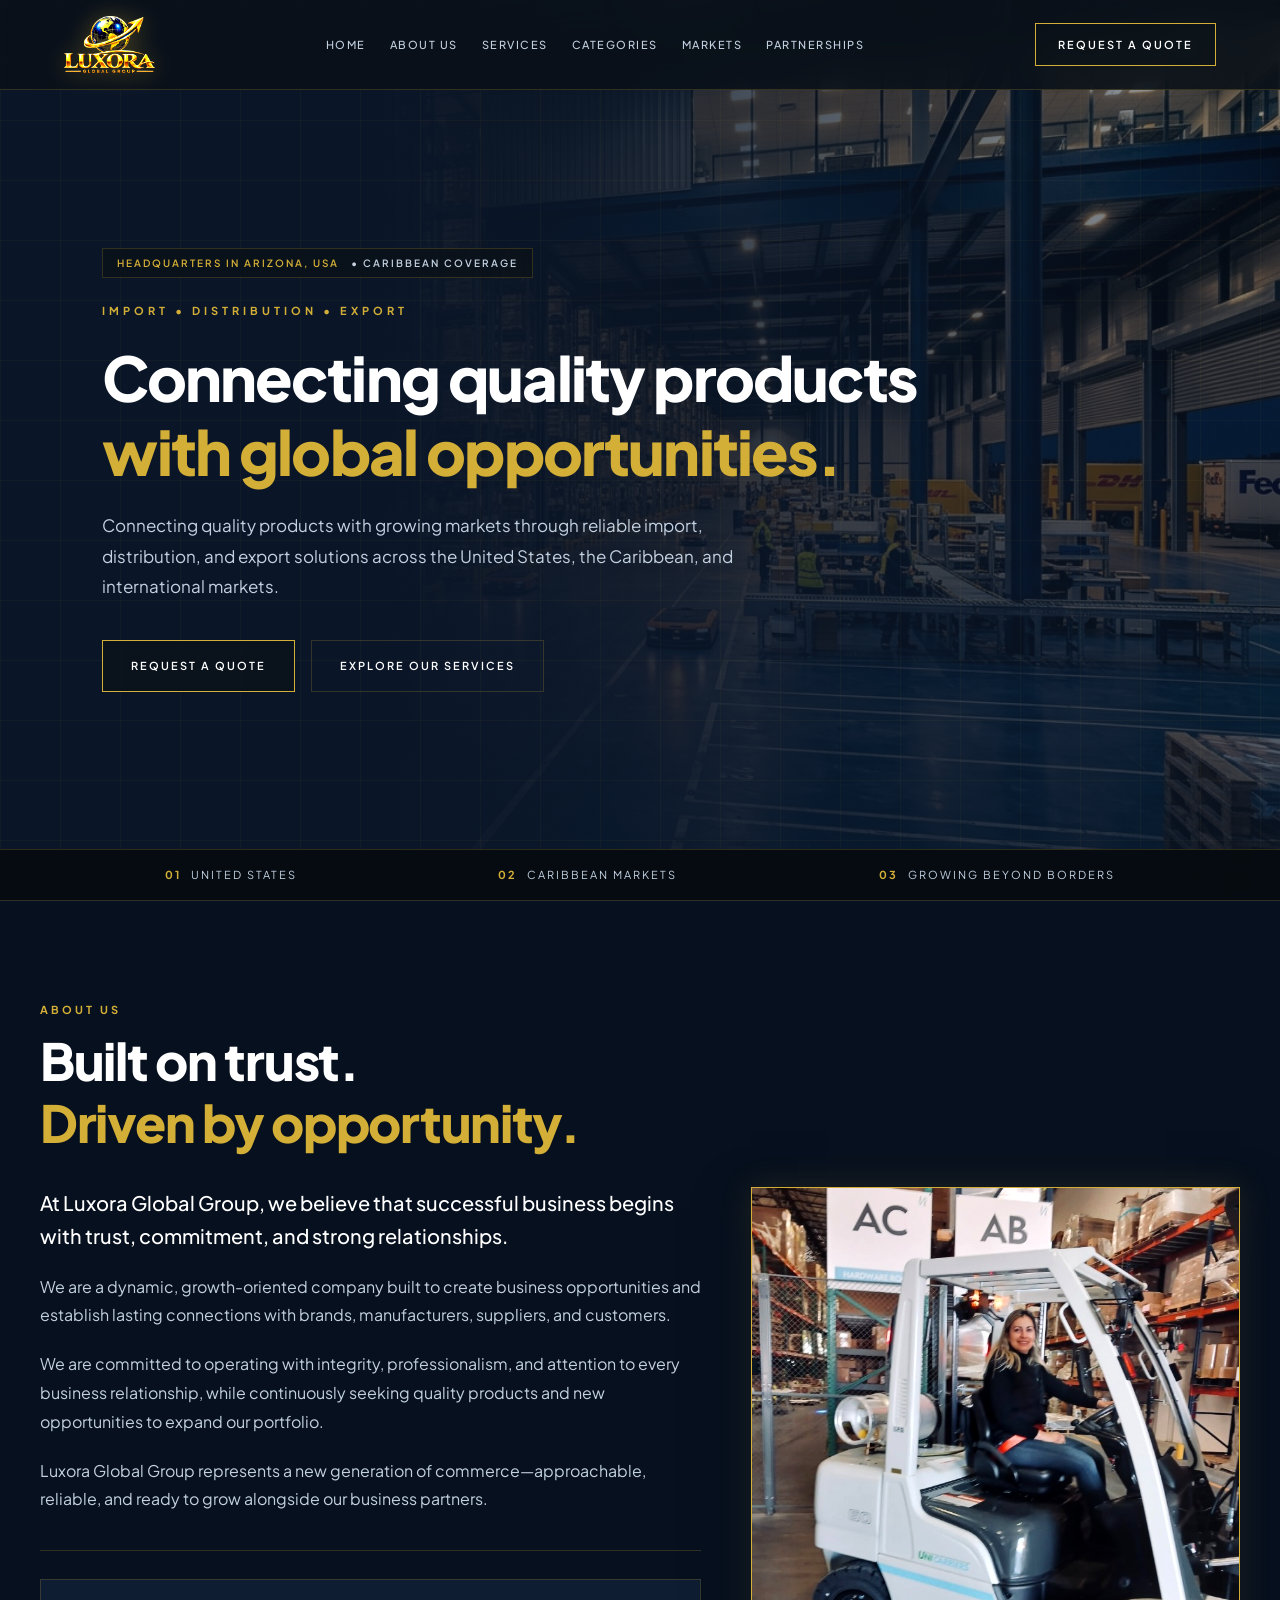
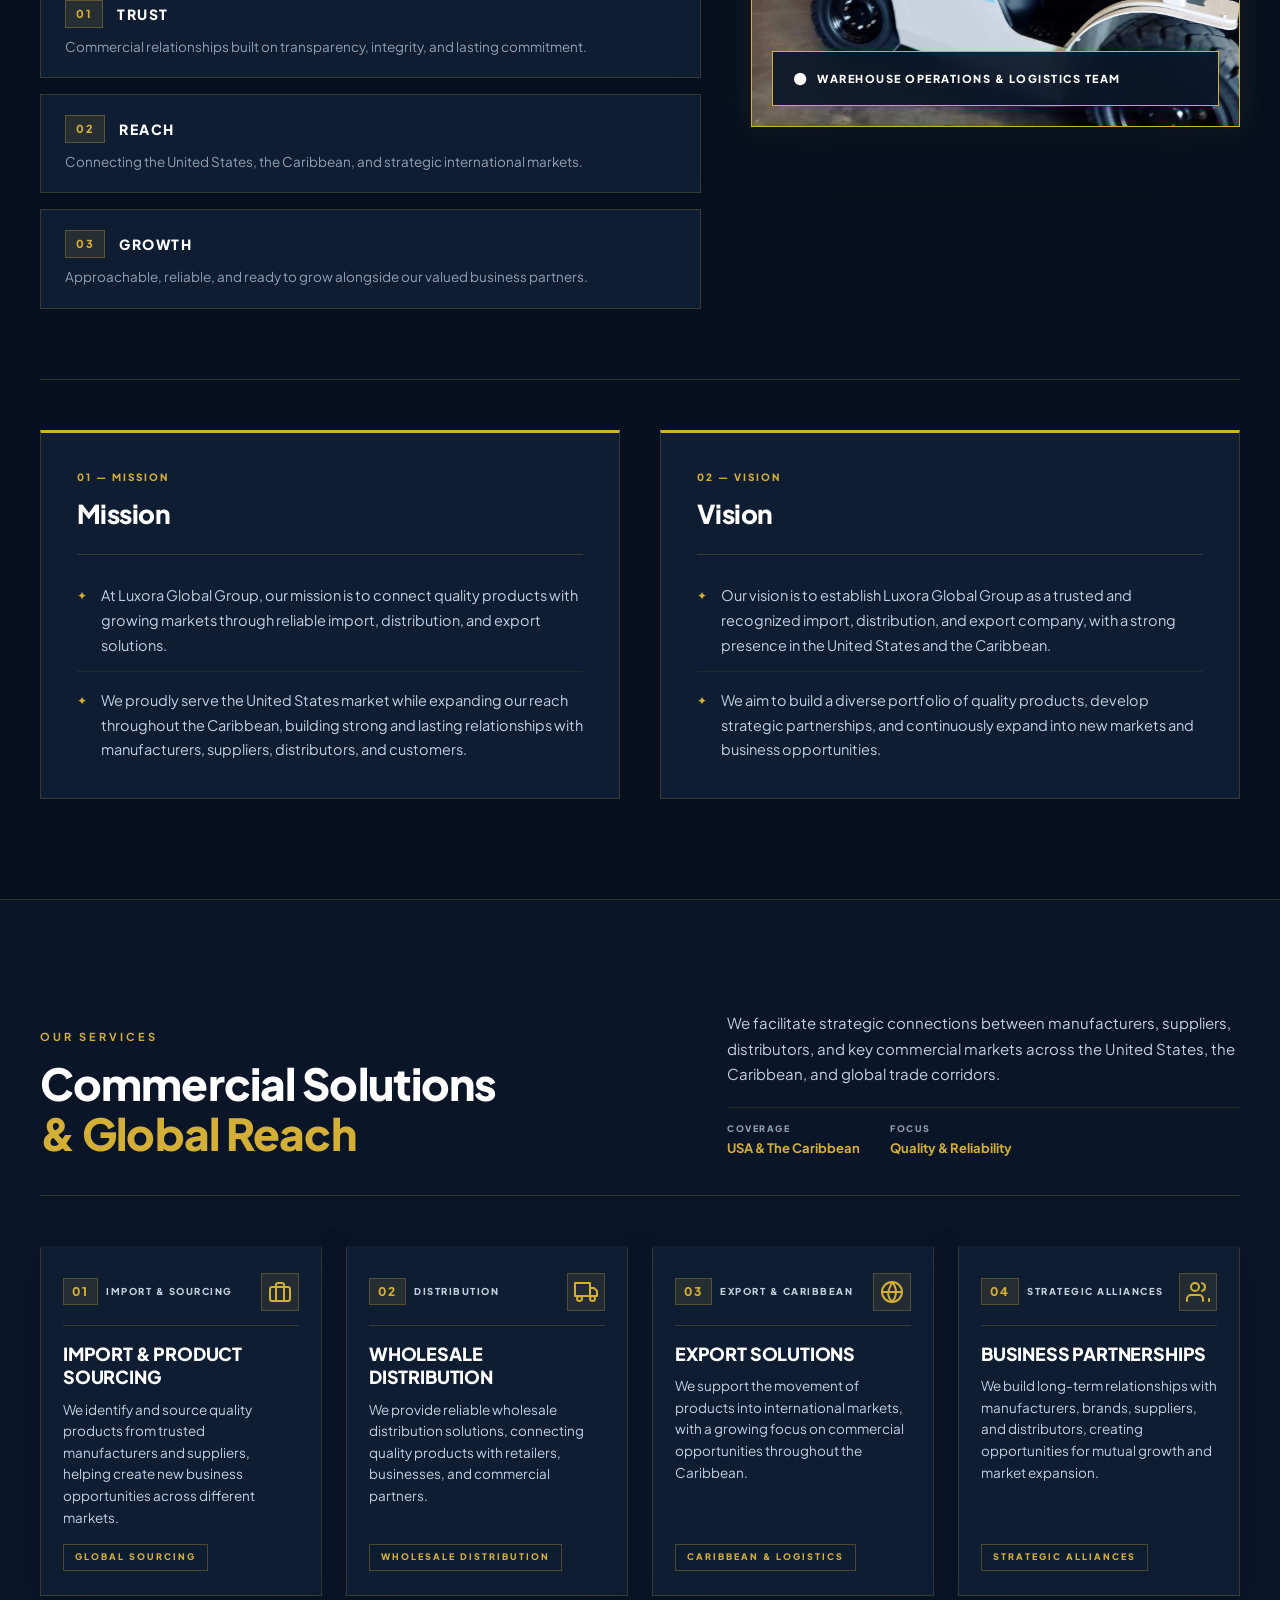
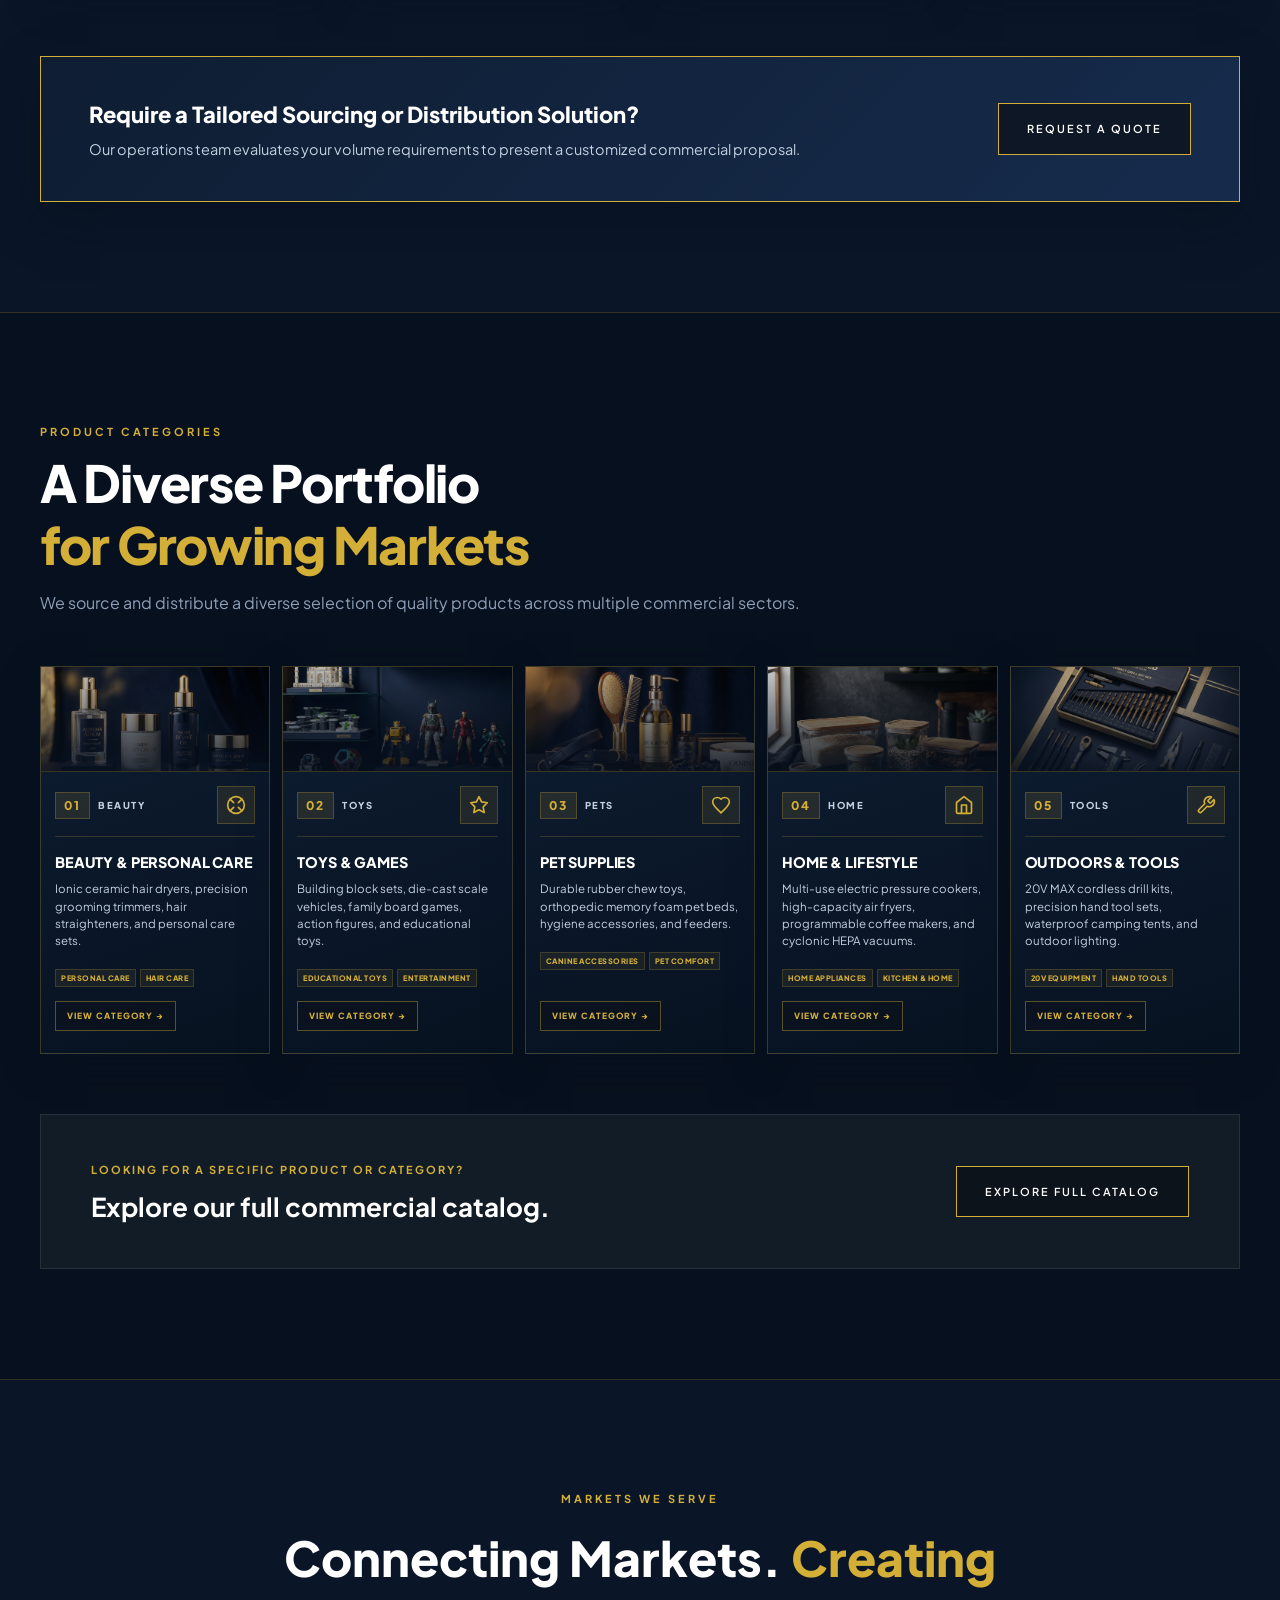
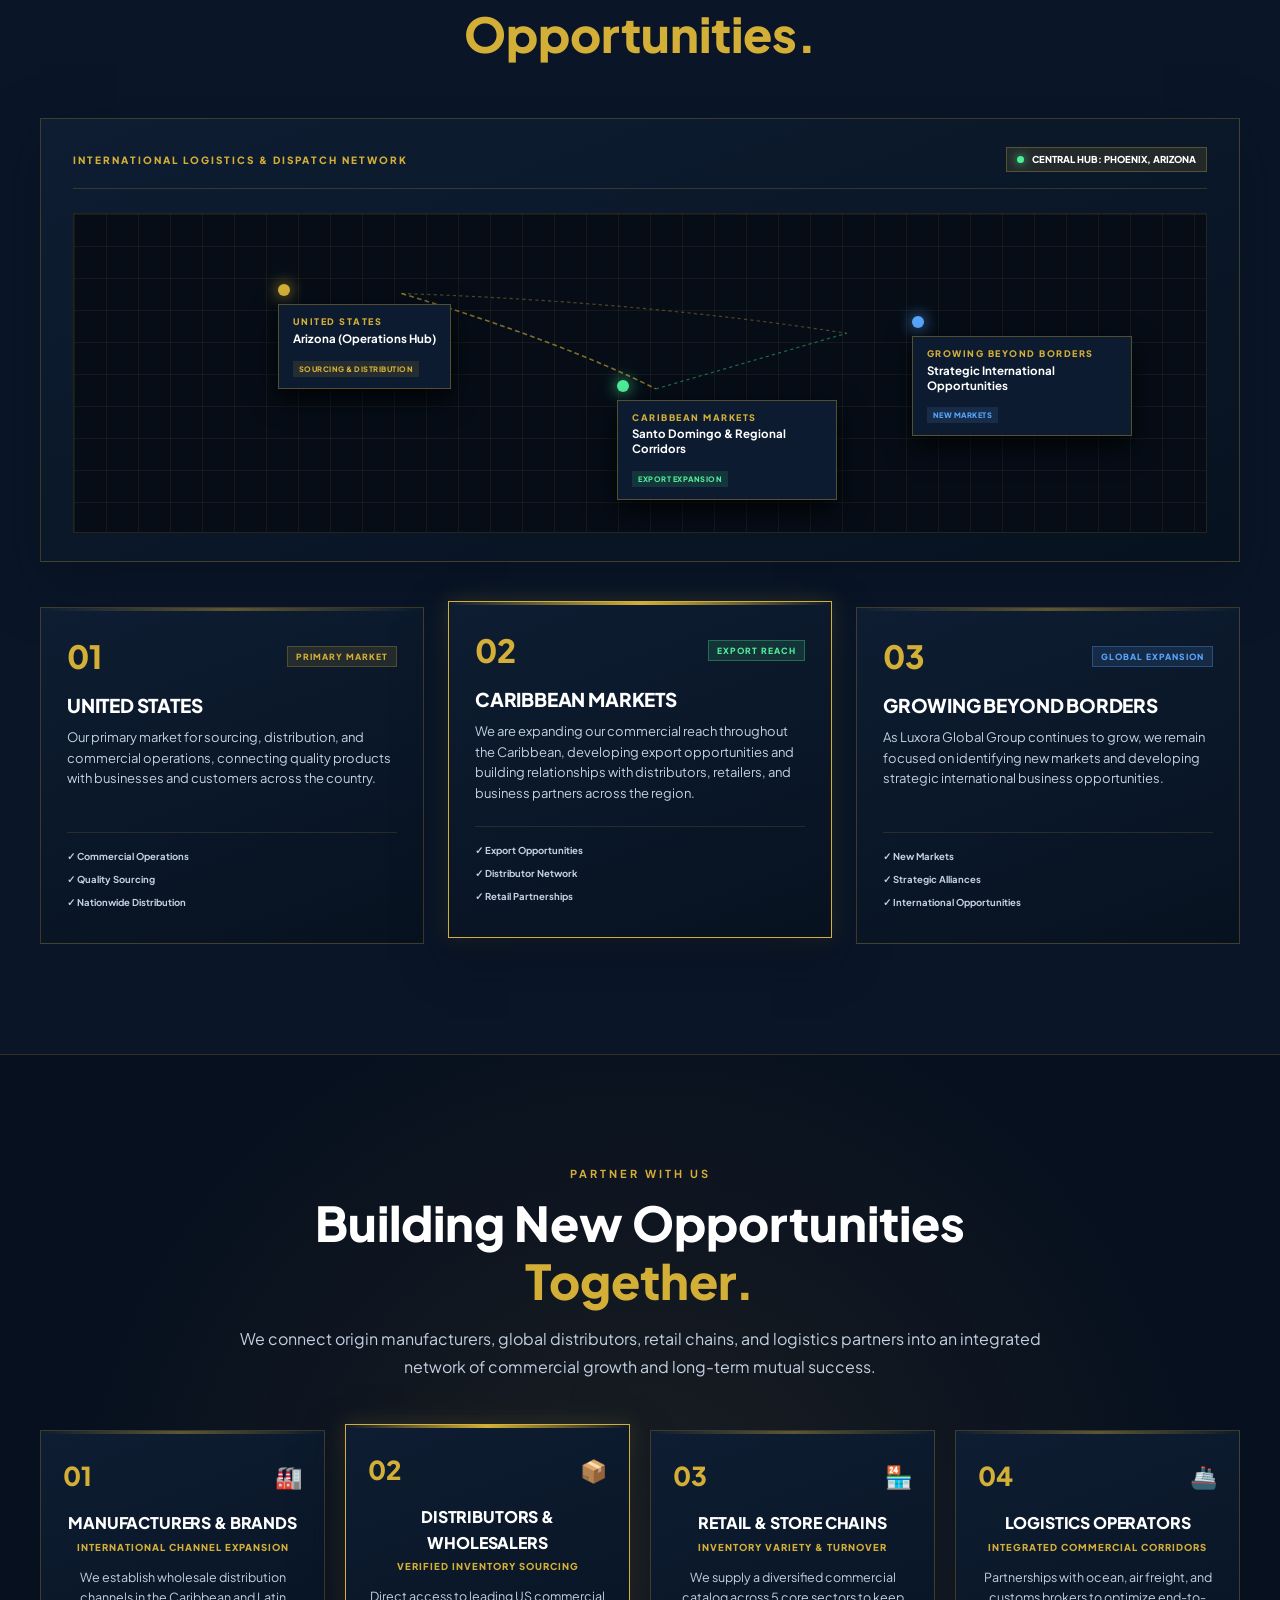
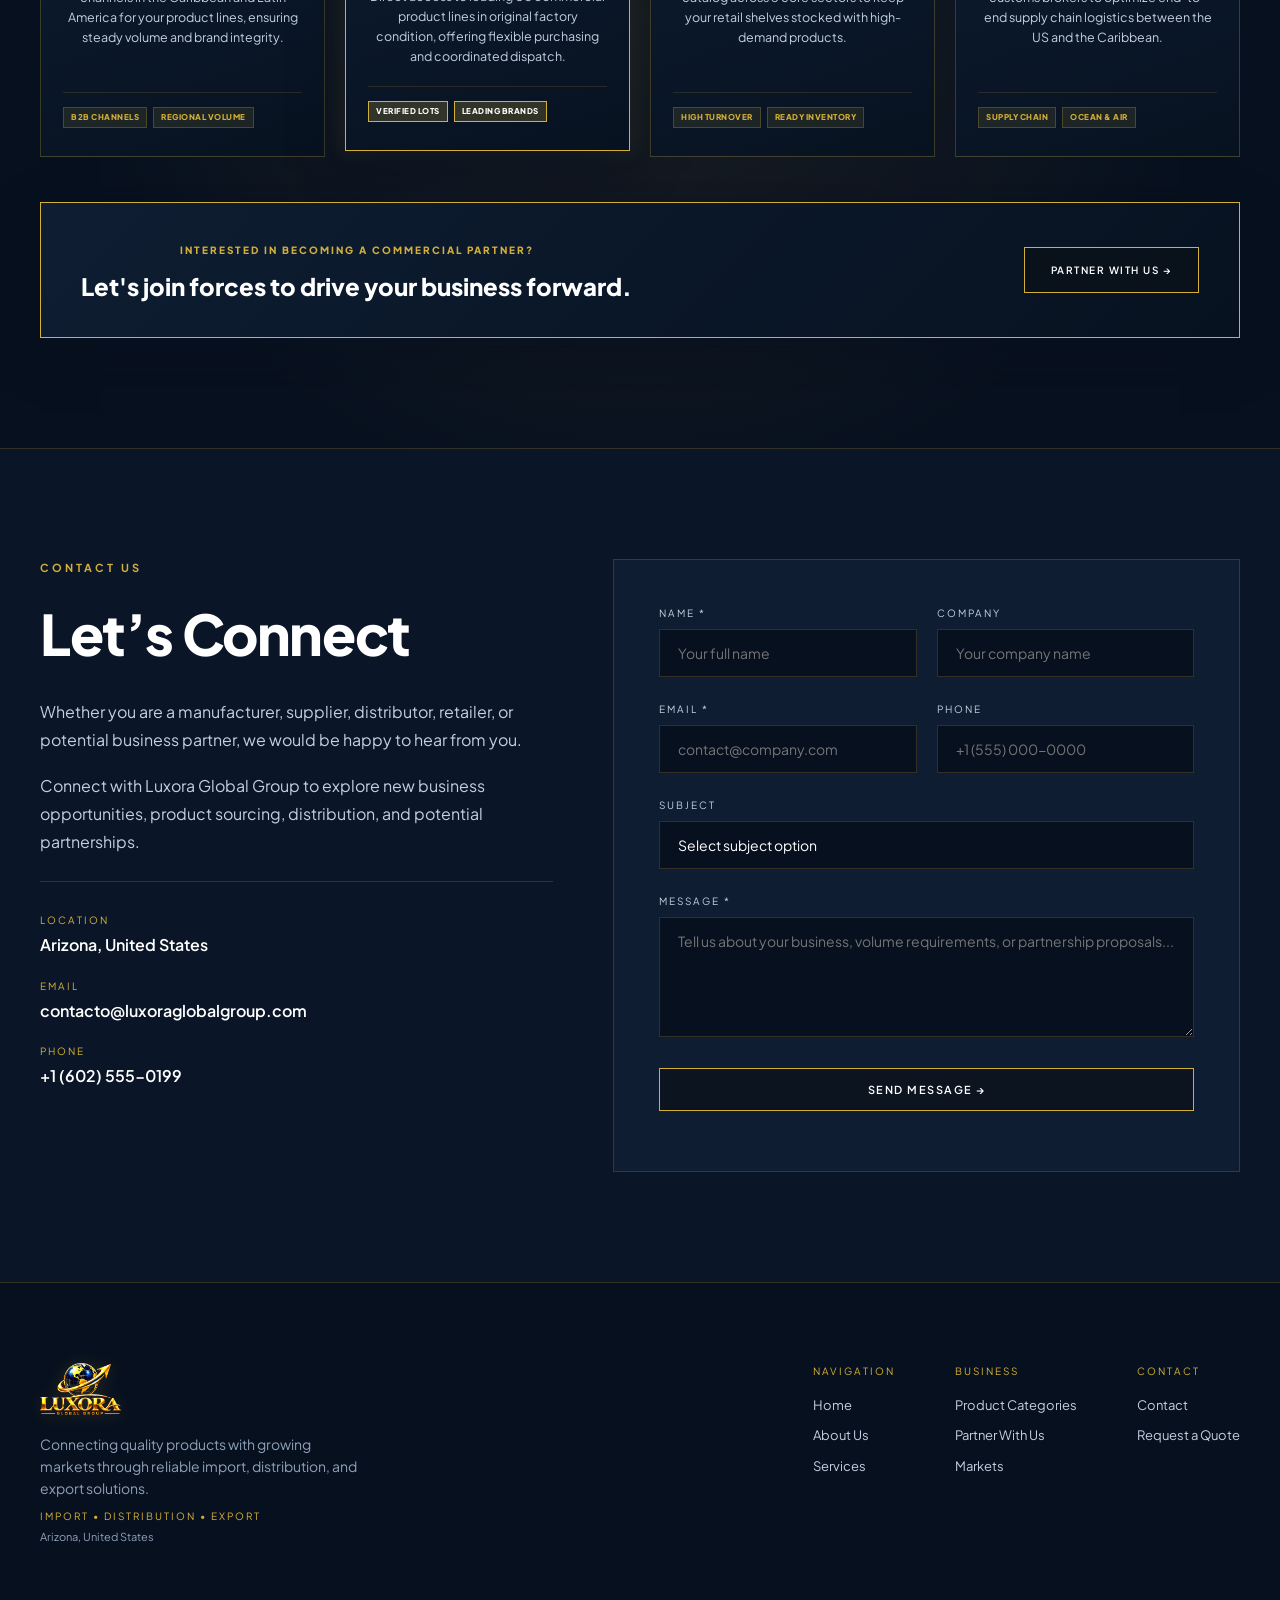
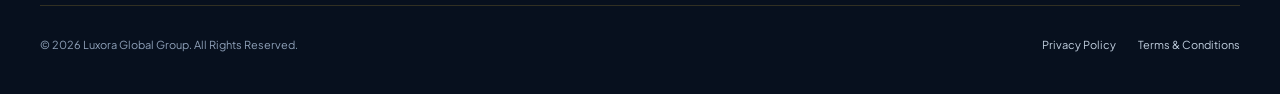
==== index.html @ 6895c89e "Deploy Luxora Global Group website with Vercel configuration" ====
<!DOCTYPE html>
<html lang="en">
<head>
    <meta charset="UTF-8">
    <meta name="viewport" content="width=device-width, initial-scale=1.0">
    <title>Luxora Global Group | Import, Wholesale Distribution & Export Solutions</title>
    <meta name="description" content="Luxora Global Group connects quality products with growing markets through reliable import, distribution, and export solutions across the United States and the Caribbean.">
    <link rel="preconnect" href="https://fonts.googleapis.com">
    <link rel="preconnect" href="https://fonts.gstatic.com" crossorigin>
    <link href="https://fonts.googleapis.com/css2?family=Plus+Jakarta+Sans:wght@400;500;600;700;800&display=swap" rel="stylesheet">
    <link rel="stylesheet" href="css/style.css">
</head>
<body>

    <!-- =========================================
         NAVBAR
    ========================================== -->
    <header class="navbar" id="navbar">
        <a href="index.html" class="logo">
            <img src="assets/logo.png" alt="Luxora Global Group">
        </a>

        <nav class="nav-links">
            <a href="index.html#home">HOME</a>
            <a href="index.html#about">ABOUT US</a>
            <a href="index.html#services">SERVICES</a>
            <a href="catalog.html">CATEGORIES</a>
            <a href="index.html#markets">MARKETS</a>
            <a href="index.html#partners">PARTNERSHIPS</a>
        </nav>

        <a href="contact.html" class="nav-cta">
            REQUEST A QUOTE
        </a>

        <button class="menu-toggle" id="menuToggle" aria-label="Open menu" aria-expanded="false">
            <span></span>
            <span></span>
        </button>
    </header>

    <!-- =========================================
         MOBILE MENU
    ========================================== -->
    <div class="mobile-menu" id="mobileMenu">
        <a href="index.html#home">HOME</a>
        <a href="index.html#about">ABOUT US</a>
        <a href="index.html#services">SERVICES</a>
        <a href="catalog.html">CATEGORIES</a>
        <a href="index.html#markets">MARKETS</a>
        <a href="index.html#partners">PARTNERSHIPS</a>
        <a href="contact.html" class="mobile-cta">
            REQUEST A QUOTE
        </a>
    </div>

    <main>
        <!-- =========================================
             HERO SECTION
        ========================================== -->
        <section class="hero" id="home">
            <div class="hero-glow"></div>

            <div class="hero-container section-container">
                <div class="hero-content">
                    <div class="hero-metadata-badge">
                        HEADQUARTERS IN ARIZONA, USA <span>• CARIBBEAN COVERAGE</span>
                    </div>

                    <div class="eyebrow">
                        IMPORT • DISTRIBUTION • EXPORT
                    </div>

                    <h1>
                        Connecting quality products
                        <span>with global opportunities.</span>
                    </h1>

                    <p class="hero-text">
                        Connecting quality products with growing markets through reliable import, distribution, and export solutions across the United States, the Caribbean, and international markets.
                    </p>

                    <div class="hero-actions">
                        <a href="contact.html" class="btn btn-primary">
                            REQUEST A QUOTE
                        </a>

                        <a href="#services" class="btn btn-outline">
                            EXPLORE OUR SERVICES
                        </a>
                    </div>
                </div>
            </div>

            <!-- Ticker Bottom Bar -->
            <div class="hero-bottom">
                <div>
                    <strong>01</strong>
                    <span>United States</span>
                </div>
                <div>
                    <strong>02</strong>
                    <span>Caribbean Markets</span>
                </div>
                <div>
                    <strong>03</strong>
                    <span>Growing Beyond Borders</span>
                </div>
            </div>
        </section>

        <!-- =========================================
             ABOUT US / ABOUT LUXORA
        ========================================== -->
        <section class="about section" id="about">
            <div class="section-container">
                <div class="section-heading reveal" style="margin-bottom: 25px;">
                    <span class="section-number">ABOUT US</span>
                    <h2>
                        Built on trust.
                        <span>Driven by opportunity.</span>
                    </h2>
                </div>

                <!-- 2-Column Corporate Grid -->
                <div class="about-grid reveal">
                    <!-- Left Column: Official Client Text Narrative -->
                    <div class="about-main">
                        <p class="large-text">
                            At Luxora Global Group, we believe that successful business begins with trust, commitment, and strong relationships.
                        </p>
                        <p>
                            We are a dynamic, growth-oriented company built to create business opportunities and establish lasting connections with brands, manufacturers, suppliers, and customers.
                        </p>
                        <p>
                            We are committed to operating with integrity, professionalism, and attention to every business relationship, while continuously seeking quality products and new opportunities to expand our portfolio.
                        </p>
                        <p>
                            Luxora Global Group represents a new generation of commerce—approachable, reliable, and ready to grow alongside our business partners.
                        </p>

                        <!-- 3 Corporate Indicators -->
                        <div class="about-indicators">
                            <div class="indicator-card">
                                <div class="indicator-header">
                                    <span class="indicator-number">01</span>
                                    <strong>TRUST</strong>
                                </div>
                                <p>Commercial relationships built on transparency, integrity, and lasting commitment.</p>
                            </div>

                            <div class="indicator-card">
                                <div class="indicator-header">
                                    <span class="indicator-number">02</span>
                                    <strong>REACH</strong>
                                </div>
                                <p>Connecting the United States, the Caribbean, and strategic international markets.</p>
                            </div>

                            <div class="indicator-card">
                                <div class="indicator-header">
                                    <span class="indicator-number">03</span>
                                    <strong>GROWTH</strong>
                                </div>
                                <p>Approachable, reliable, and ready to grow alongside our valued business partners.</p>
                            </div>
                        </div>
                    </div>

                    <!-- Right Column: Operations Team Showcase -->
                    <div class="about-worker-showcase">
                        <div class="worker-image-frame">
                            <img src="assets/about_worker.jpg" alt="Luxora Global Group Warehouse Operations & Logistics Team">
                            <div class="worker-image-badge">
                                <span class="badge-dot">●</span>
                                <strong>WAREHOUSE OPERATIONS & LOGISTICS TEAM</strong>
                            </div>
                        </div>
                    </div>
                </div>

                <!-- Mission & Vision Cards (Exact Client Verbatim Text) -->
                <div class="corporate-strategy-grid reveal">
                    <article class="strategy-card">
                        <div class="strategy-card-header">
                            <span class="strategy-number">01 — MISSION</span>
                            <h3>Mission</h3>
                        </div>

                        <div class="strategy-verbatim-body">
                            <div class="strategy-text-item">
                                <span class="pillar-bullet">✦</span>
                                <p>At Luxora Global Group, our mission is to connect quality products with growing markets through reliable import, distribution, and export solutions.</p>
                            </div>
                            <div class="strategy-text-item">
                                <span class="pillar-bullet">✦</span>
                                <p>We proudly serve the United States market while expanding our reach throughout the Caribbean, building strong and lasting relationships with manufacturers, suppliers, distributors, and customers.</p>
                            </div>
                        </div>
                    </article>

                    <article class="strategy-card">
                        <div class="strategy-card-header">
                            <span class="strategy-number">02 — VISION</span>
                            <h3>Vision</h3>
                        </div>

                        <div class="strategy-verbatim-body">
                            <div class="strategy-text-item">
                                <span class="pillar-bullet">✦</span>
                                <p>Our vision is to establish Luxora Global Group as a trusted and recognized import, distribution, and export company, with a strong presence in the United States and the Caribbean.</p>
                            </div>
                            <div class="strategy-text-item">
                                <span class="pillar-bullet">✦</span>
                                <p>We aim to build a diverse portfolio of quality products, develop strategic partnerships, and continuously expand into new markets and business opportunities.</p>
                            </div>
                        </div>
                    </article>
                </div>
            </div>
        </section>

        <!-- =========================================
             OUR SERVICES (Exact Client Verbatim Text)
        ========================================== -->
        <section class="services section" id="services">
            <div class="section-container">
                <div class="section-heading-split reveal">
                    <div class="heading-split-left">
                        <span class="section-number">OUR SERVICES</span>
                        <h2>
                            Commercial Solutions
                            <span>& Global Reach</span>
                        </h2>
                    </div>
                    <div class="heading-split-right">
                        <p>
                            We facilitate strategic connections between manufacturers, suppliers, distributors, and key commercial markets across the United States, the Caribbean, and global trade corridors.
                        </p>
                        <div class="heading-split-metrics">
                            <div class="metric-item">
                                <span>COVERAGE</span>
                                <strong>USA & The Caribbean</strong>
                            </div>
                            <div class="metric-item">
                                <span>FOCUS</span>
                                <strong>Quality & Reliability</strong>
                            </div>
                        </div>
                    </div>
                </div>

                <div class="services-grid four-services">
                    <!-- Service 01: IMPORT & PRODUCT SOURCING -->
                    <article class="service-card reveal">
                        <div class="service-card-top">
                            <div class="service-meta-badge">
                                <span class="service-number">01</span>
                                <span class="service-category-label">IMPORT & SOURCING</span>
                            </div>
                            <div class="service-icon">
                                <svg width="24" height="24" viewBox="0 0 24 24" fill="none" stroke="currentColor" stroke-width="2" stroke-linecap="round" stroke-linejoin="round"><rect x="2" y="7" width="20" height="14" rx="2" ry="2"/><path d="M16 21V5a2 2 0 0 0-2-2h-4a2 2 0 0 0-2 2v16"/></svg>
                            </div>
                        </div>
                        <h3>IMPORT & PRODUCT SOURCING</h3>
                        <p>
                            We identify and source quality products from trusted manufacturers and suppliers, helping create new business opportunities across different markets.
                        </p>
                        <span class="service-tag">GLOBAL SOURCING</span>
                    </article>

                    <!-- Service 02: WHOLESALE DISTRIBUTION -->
                    <article class="service-card reveal">
                        <div class="service-card-top">
                            <div class="service-meta-badge">
                                <span class="service-number">02</span>
                                <span class="service-category-label">DISTRIBUTION</span>
                            </div>
                            <div class="service-icon">
                                <svg width="24" height="24" viewBox="0 0 24 24" fill="none" stroke="currentColor" stroke-width="2" stroke-linecap="round" stroke-linejoin="round"><rect x="1" y="3" width="15" height="13"/><polygon points="16 8 20 8 23 11 23 16 16 16 16 8"/><circle cx="5.5" cy="18.5" r="2.5"/><circle cx="18.5" cy="18.5" r="2.5"/></svg>
                            </div>
                        </div>
                        <h3>WHOLESALE DISTRIBUTION</h3>
                        <p>
                            We provide reliable wholesale distribution solutions, connecting quality products with retailers, businesses, and commercial partners.
                        </p>
                        <span class="service-tag">WHOLESALE DISTRIBUTION</span>
                    </article>

                    <!-- Service 03: EXPORT SOLUTIONS -->
                    <article class="service-card reveal">
                        <div class="service-card-top">
                            <div class="service-meta-badge">
                                <span class="service-number">03</span>
                                <span class="service-category-label">EXPORT & CARIBBEAN</span>
                            </div>
                            <div class="service-icon">
                                <svg width="24" height="24" viewBox="0 0 24 24" fill="none" stroke="currentColor" stroke-width="2" stroke-linecap="round" stroke-linejoin="round"><circle cx="12" cy="12" r="10"/><line x1="2" y1="12" x2="22" y2="12"/><path d="M12 2a15.3 15.3 0 0 1 4 10 15.3 15.3 0 0 1-4 10 15.3 15.3 0 0 1-4-10z"/></svg>
                            </div>
                        </div>
                        <h3>EXPORT SOLUTIONS</h3>
                        <p>
                            We support the movement of products into international markets, with a growing focus on commercial opportunities throughout the Caribbean.
                        </p>
                        <span class="service-tag">CARIBBEAN & LOGISTICS</span>
                    </article>

                    <!-- Service 04: BUSINESS PARTNERSHIPS -->
                    <article class="service-card reveal">
                        <div class="service-card-top">
                            <div class="service-meta-badge">
                                <span class="service-number">04</span>
                                <span class="service-category-label">STRATEGIC ALLIANCES</span>
                            </div>
                            <div class="service-icon">
                                <svg width="24" height="24" viewBox="0 0 24 24" fill="none" stroke="currentColor" stroke-width="2" stroke-linecap="round" stroke-linejoin="round"><path d="M17 21v-2a4 4 0 0 0-4-4H5a4 4 0 0 0-4 4v2"/><circle cx="9" cy="7" r="4"/><path d="M23 21v-2a4 4 0 0 1 0 7.75"/><path d="M16 3.13a4 4 0 0 1 0 7.75"/></svg>
                            </div>
                        </div>
                        <h3>BUSINESS PARTNERSHIPS</h3>
                        <p>
                            We build long-term relationships with manufacturers, brands, suppliers, and distributors, creating opportunities for mutual growth and market expansion.
                        </p>
                        <span class="service-tag">STRATEGIC ALLIANCES</span>
                    </article>
                </div>

                <!-- Services Banner -->
                <div class="services-cta-banner reveal">
                    <div class="cta-banner-content">
                        <h3>Require a Tailored Sourcing or Distribution Solution?</h3>
                        <p>Our operations team evaluates your volume requirements to present a customized commercial proposal.</p>
                    </div>
                    <a href="contact.html" class="btn btn-primary">
                        REQUEST A QUOTE
                    </a>
                </div>
            </div>
        </section>

        <!-- =========================================
             PRODUCT CATEGORIES OVERVIEW
        ========================================== -->
        <section class="categories section" id="categories">
            <div class="section-container">
                <div class="section-heading reveal">
                    <span class="section-number">PRODUCT CATEGORIES</span>
                    <h2>
                        A Diverse Portfolio
                        <span>for Growing Markets</span>
                    </h2>
                    <p>
                        We source and distribute a diverse selection of quality products across multiple commercial sectors.
                    </p>
                </div>

                <div class="categories-grid five-categories">
                    <!-- Category 01 -->
                    <article class="category-card reveal">
                        <div class="category-card-accent"></div>
                        <div class="category-card-thumb">
                            <img src="assets/cat_beauty.jpg" alt="Beauty & Personal Care" class="category-card-img">
                            <div class="category-card-overlay"></div>
                        </div>
                        <div class="category-card-top">
                            <div class="service-meta-badge">
                                <span class="service-number">01</span>
                                <span class="service-category-label">BEAUTY</span>
                            </div>
                            <div class="service-icon">
                                <svg width="20" height="20" viewBox="0 0 24 24" fill="none" stroke="currentColor" stroke-width="2" stroke-linecap="round" stroke-linejoin="round"><circle cx="12" cy="12" r="10"/><path d="m4.93 4.93 4.24 4.24"/><path d="m14.83 9.17 4.24-4.24"/><path d="m14.83 14.83 4.24 4.24"/><path d="m9.17 14.83-4.24 4.24"/></svg>
                            </div>
                        </div>
                        <h3>BEAUTY & PERSONAL CARE</h3>
                        <p>Ionic ceramic hair dryers, precision grooming trimmers, hair straighteners, and personal care sets.</p>
                        <div class="category-spec-chips">
                            <span>PERSONAL CARE</span>
                            <span>HAIR CARE</span>
                        </div>
                        <a href="catalog.html?category=beauty" class="category-bottom-tag">VIEW CATEGORY →</a>
                    </article>

                    <!-- Category 02 -->
                    <article class="category-card reveal">
                        <div class="category-card-accent"></div>
                        <div class="category-card-thumb">
                            <img src="assets/cat_toys.jpg" alt="Toys & Games" class="category-card-img">
                            <div class="category-card-overlay"></div>
                        </div>
                        <div class="category-card-top">
                            <div class="service-meta-badge">
                                <span class="service-number">02</span>
                                <span class="service-category-label">TOYS</span>
                            </div>
                            <div class="service-icon">
                                <svg width="20" height="20" viewBox="0 0 24 24" fill="none" stroke="currentColor" stroke-width="2" stroke-linecap="round" stroke-linejoin="round"><polygon points="12 2 15.09 8.26 22 9.27 17 14.14 18.18 21.02 12 17.77 5.82 21.02 7 14.14 2 9.27 8.91 8.26 12 2"/></svg>
                            </div>
                        </div>
                        <h3>TOYS & GAMES</h3>
                        <p>Building block sets, die-cast scale vehicles, family board games, action figures, and educational toys.</p>
                        <div class="category-spec-chips">
                            <span>EDUCATIONAL TOYS</span>
                            <span>ENTERTAINMENT</span>
                        </div>
                        <a href="catalog.html?category=toys" class="category-bottom-tag">VIEW CATEGORY →</a>
                    </article>

                    <!-- Category 03 -->
                    <article class="category-card reveal">
                        <div class="category-card-accent"></div>
                        <div class="category-card-thumb">
                            <img src="assets/cat_pets.jpg" alt="Pet Supplies" class="category-card-img">
                            <div class="category-card-overlay"></div>
                        </div>
                        <div class="category-card-top">
                            <div class="service-meta-badge">
                                <span class="service-number">03</span>
                                <span class="service-category-label">PETS</span>
                            </div>
                            <div class="service-icon">
                                <svg width="20" height="20" viewBox="0 0 24 24" fill="none" stroke="currentColor" stroke-width="2" stroke-linecap="round" stroke-linejoin="round"><path d="M12 21.35l-1.45-1.32C5.4 15.36 2 12.28 2 8.5 2 5.42 4.42 3 7.5 3c1.74 0 3.41.81 4.5 2.09C13.09 3.81 14.76 3 16.5 3 19.58 3 22 5.42 22 8.5c0 3.78-3.4 6.86-8.55 11.54L12 21.35z"/></svg>
                            </div>
                        </div>
                        <h3>PET SUPPLIES</h3>
                        <p>Durable rubber chew toys, orthopedic memory foam pet beds, hygiene accessories, and feeders.</p>
                        <div class="category-spec-chips">
                            <span>CANINE ACCESSORIES</span>
                            <span>PET COMFORT</span>
                        </div>
                        <a href="catalog.html?category=pets" class="category-bottom-tag">VIEW CATEGORY →</a>
                    </article>

                    <!-- Category 04 -->
                    <article class="category-card reveal">
                        <div class="category-card-accent"></div>
                        <div class="category-card-thumb">
                            <img src="assets/cat_home.jpg" alt="Home & Lifestyle" class="category-card-img">
                            <div class="category-card-overlay"></div>
                        </div>
                        <div class="category-card-top">
                            <div class="service-meta-badge">
                                <span class="service-number">04</span>
                                <span class="service-category-label">HOME</span>
                            </div>
                            <div class="service-icon">
                                <svg width="20" height="20" viewBox="0 0 24 24" fill="none" stroke="currentColor" stroke-width="2" stroke-linecap="round" stroke-linejoin="round"><path d="M3 9l9-7 9 7v11a2 2 0 0 1-2 2H5a2 2 0 0 1-2-2z"/><polyline points="9 22 9 12 15 12 15 22"/></svg>
                            </div>
                        </div>
                        <h3>HOME & LIFESTYLE</h3>
                        <p>Multi-use electric pressure cookers, high-capacity air fryers, programmable coffee makers, and cyclonic HEPA vacuums.</p>
                        <div class="category-spec-chips">
                            <span>HOME APPLIANCES</span>
                            <span>KITCHEN & HOME</span>
                        </div>
                        <a href="catalog.html?category=home" class="category-bottom-tag">VIEW CATEGORY →</a>
                    </article>

                    <!-- Category 05 -->
                    <article class="category-card reveal">
                        <div class="category-card-accent"></div>
                        <div class="category-card-thumb">
                            <img src="assets/cat_tools.jpg" alt="Outdoors & Tools" class="category-card-img">
                            <div class="category-card-overlay"></div>
                        </div>
                        <div class="category-card-top">
                            <div class="service-meta-badge">
                                <span class="service-number">05</span>
                                <span class="service-category-label">TOOLS</span>
                            </div>
                            <div class="service-icon">
                                <svg width="20" height="20" viewBox="0 0 24 24" fill="none" stroke="currentColor" stroke-width="2" stroke-linecap="round" stroke-linejoin="round"><path d="M14.7 6.3a1 1 0 0 0 0 1.4l1.6 1.6a1 1 0 0 0 1.4 0l3.77-3.77a6 6 0 0 1-7.94 7.94l-6.91 6.91a2.12 2.12 0 0 1-3-3l6.91-6.91a6 6 0 0 1 7.94-7.94l-3.76 3.76z"/></svg>
                            </div>
                        </div>
                        <h3>OUTDOORS & TOOLS</h3>
                        <p>20V MAX cordless drill kits, precision hand tool sets, waterproof camping tents, and outdoor lighting.</p>
                        <div class="category-spec-chips">
                            <span>20V EQUIPMENT</span>
                            <span>HAND TOOLS</span>
                        </div>
                        <a href="catalog.html?category=outdoor" class="category-bottom-tag">VIEW CATEGORY →</a>
                    </article>
                </div>

                <div class="categories-cta reveal">
                    <div>
                        <span style="color: var(--gold); font-size: 11px; font-weight: 700; letter-spacing: 2px; text-transform: uppercase;">LOOKING FOR A SPECIFIC PRODUCT OR CATEGORY?</span>
                        <h3 style="font-family: var(--font-serif); font-size: 26px; font-weight: 700; color: var(--white); margin-top: 6px;">Explore our full commercial catalog.</h3>
                    </div>

                    <div style="display: flex; gap: 15px; flex-wrap: wrap;">
                        <a href="catalog.html" class="btn btn-primary">
                            EXPLORE FULL CATALOG
                        </a>
                    </div>
                </div>
            </div>
        </section>

        <!-- =========================================
             MARKETS WE SERVE (Exact Client Verbatim Text)
        ========================================== -->
        <section class="markets section" id="markets">
            <div class="section-container">
                <div class="reveal" style="text-align: center; max-width: 800px; margin: 0 auto 45px auto;">
                    <span class="section-number">MARKETS WE SERVE</span>
                    <h2 style="font-family: var(--font-serif); font-size: clamp(32px, 4.5vw, 48px); font-weight: 800; color: var(--white); margin-top: 10px;">
                        Connecting Markets. <span style="color: var(--gold);">Creating Opportunities.</span>
                    </h2>
                </div>

                <!-- Interactive Trade Map Panel -->
                <div class="markets-map-showcase reveal">
                    <div class="map-showcase-header">
                        <span class="showcase-badge">INTERNATIONAL LOGISTICS & DISPATCH NETWORK</span>
                        <div class="showcase-live-pill">
                            <span class="live-dot"></span>
                            <span>CENTRAL HUB: PHOENIX, ARIZONA</span>
                        </div>
                    </div>

                    <div class="map-visual-container">
                        <div class="map-grid-bg"></div>
                        <div class="map-routes-svg">
                            <svg viewBox="0 0 1000 400" preserveAspectRatio="xMidYMid meet" width="100%" height="100%">
                                <path d="M 200,100 Q 400,160 520,220" fill="none" stroke="rgba(212, 175, 55, 0.6)" stroke-width="2" stroke-dasharray="6 4"/>
                                <path d="M 200,100 Q 500,110 760,150" fill="none" stroke="rgba(212, 175, 55, 0.35)" stroke-width="1.5" stroke-dasharray="4 4"/>
                                <path d="M 520,220 Q 640,185 760,150" fill="none" stroke="rgba(78, 237, 151, 0.4)" stroke-width="1.5" stroke-dasharray="4 4"/>
                            </svg>
                        </div>

                        <!-- Hub Pin 01: USA -->
                        <div class="map-hub-pin usa-pin">
                            <div class="pin-pulse"></div>
                            <div class="pin-card">
                                <span class="pin-country">UNITED STATES</span>
                                <strong>Arizona (Operations Hub)</strong>
                                <span class="pin-tag">SOURCING & DISTRIBUTION</span>
                            </div>
                        </div>

                        <!-- Hub Pin 02: Caribbean -->
                        <div class="map-hub-pin caribbean-pin">
                            <div class="pin-pulse green-pulse"></div>
                            <div class="pin-card">
                                <span class="pin-country">CARIBBEAN MARKETS</span>
                                <strong>Santo Domingo & Regional Corridors</strong>
                                <span class="pin-tag green-tag">EXPORT EXPANSION</span>
                            </div>
                        </div>

                        <!-- Hub Pin 03: Global -->
                        <div class="map-hub-pin global-pin">
                            <div class="pin-pulse blue-pulse"></div>
                            <div class="pin-card">
                                <span class="pin-country">GROWING BEYOND BORDERS</span>
                                <strong>Strategic International Opportunities</strong>
                                <span class="pin-tag blue-tag">NEW MARKETS</span>
                            </div>
                        </div>
                    </div>
                </div>

                <!-- 3-Column Luxury Executive Market Cards (Exact Client Verbatim Text) -->
                <div class="markets-executive-grid reveal">
                    <div class="market-exec-card">
                        <div class="exec-card-top">
                            <span class="exec-card-num">01</span>
                            <span class="exec-card-pill">PRIMARY MARKET</span>
                        </div>
                        <h3>UNITED STATES</h3>
                        <p class="exec-card-desc">
                            Our primary market for sourcing, distribution, and commercial operations, connecting quality products with businesses and customers across the country.
                        </p>
                        <div class="exec-card-features">
                            <span>✓ Commercial Operations</span>
                            <span>✓ Quality Sourcing</span>
                            <span>✓ Nationwide Distribution</span>
                        </div>
                    </div>

                    <div class="market-exec-card active">
                        <div class="exec-card-top">
                            <span class="exec-card-num">02</span>
                            <span class="exec-card-pill green-pill">EXPORT REACH</span>
                        </div>
                        <h3>CARIBBEAN MARKETS</h3>
                        <p class="exec-card-desc">
                            We are expanding our commercial reach throughout the Caribbean, developing export opportunities and building relationships with distributors, retailers, and business partners across the region.
                        </p>
                        <div class="exec-card-features">
                            <span>✓ Export Opportunities</span>
                            <span>✓ Distributor Network</span>
                            <span>✓ Retail Partnerships</span>
                        </div>
                    </div>

                    <div class="market-exec-card">
                        <div class="exec-card-top">
                            <span class="exec-card-num">03</span>
                            <span class="exec-card-pill blue-pill">GLOBAL EXPANSION</span>
                        </div>
                        <h3>GROWING BEYOND BORDERS</h3>
                        <p class="exec-card-desc">
                            As Luxora Global Group continues to grow, we remain focused on identifying new markets and developing strategic international business opportunities.
                        </p>
                        <div class="exec-card-features">
                            <span>✓ New Markets</span>
                            <span>✓ Strategic Alliances</span>
                            <span>✓ International Opportunities</span>
                        </div>
                    </div>
                </div>
            </div>
        </section>

        <!-- =========================================
             PARTNER WITH US / PARTNERSHIPS
        ========================================== -->
        <section class="partner-banner section" id="partners">
            <div class="section-container">
                <div class="partner-header-box reveal" style="text-align: center; max-width: 820px; margin: 0 auto 50px auto;">
                    <span class="section-number">PARTNER WITH US</span>
                    <h2 style="font-family: var(--font-serif); font-size: clamp(32px, 4.5vw, 48px); font-weight: 800; color: var(--white); margin-top: 10px; line-height: 1.2;">
                        Building New Opportunities <span style="color: var(--gold);">Together.</span>
                    </h2>
                    <p style="color: var(--gray-light); font-size: 16px; line-height: 1.7; margin-top: 16px;">
                        We connect origin manufacturers, global distributors, retail chains, and logistics partners into an integrated network of commercial growth and long-term mutual success.
                    </p>
                </div>

                <!-- 4 Strategic Partner Pillars -->
                <div class="partner-pillars-grid reveal">
                    <div class="partner-pillar-card">
                        <div class="pillar-card-top">
                            <span class="pillar-num">01</span>
                            <span class="pillar-icon">🏭</span>
                        </div>
                        <h3>MANUFACTURERS & BRANDS</h3>
                        <span class="pillar-subtitle">International Channel Expansion</span>
                        <p class="pillar-desc">
                            We establish wholesale distribution channels in the Caribbean and Latin America for your product lines, ensuring steady volume and brand integrity.
                        </p>
                        <div class="pillar-footer">
                            <span class="pillar-chip">B2B CHANNELS</span>
                            <span class="pillar-chip">REGIONAL VOLUME</span>
                        </div>
                    </div>

                    <div class="partner-pillar-card active">
                        <div class="pillar-card-top">
                            <span class="pillar-num">02</span>
                            <span class="pillar-icon">📦</span>
                        </div>
                        <h3>DISTRIBUTORS & WHOLESALERS</h3>
                        <span class="pillar-subtitle">Verified Inventory Sourcing</span>
                        <p class="pillar-desc">
                            Direct access to leading US commercial product lines in original factory condition, offering flexible purchasing and coordinated dispatch.
                        </p>
                        <div class="pillar-footer">
                            <span class="pillar-chip gold-chip">VERIFIED LOTS</span>
                            <span class="pillar-chip gold-chip">LEADING BRANDS</span>
                        </div>
                    </div>

                    <div class="partner-pillar-card">
                        <div class="pillar-card-top">
                            <span class="pillar-num">03</span>
                            <span class="pillar-icon">🏪</span>
                        </div>
                        <h3>RETAIL & STORE CHAINS</h3>
                        <span class="pillar-subtitle">Inventory Variety & Turnover</span>
                        <p class="pillar-desc">
                            We supply a diversified commercial catalog across 5 core sectors to keep your retail shelves stocked with high-demand products.
                        </p>
                        <div class="pillar-footer">
                            <span class="pillar-chip">HIGH TURNOVER</span>
                            <span class="pillar-chip">READY INVENTORY</span>
                        </div>
                    </div>

                    <div class="partner-pillar-card">
                        <div class="pillar-card-top">
                            <span class="pillar-num">04</span>
                            <span class="pillar-icon">🚢</span>
                        </div>
                        <h3>LOGISTICS OPERATORS</h3>
                        <span class="pillar-subtitle">Integrated Commercial Corridors</span>
                        <p class="pillar-desc">
                            Partnerships with ocean, air freight, and customs brokers to optimize end-to-end supply chain logistics between the US and the Caribbean.
                        </p>
                        <div class="pillar-footer">
                            <span class="pillar-chip">SUPPLY CHAIN</span>
                            <span class="pillar-chip">OCEAN & AIR</span>
                        </div>
                    </div>
                </div>

                <!-- CTA Banner -->
                <div class="partner-cta-box reveal">
                    <div class="partner-cta-content">
                        <span style="font-family: var(--font-mono); font-size: 10px; font-weight: 800; color: var(--gold); letter-spacing: 2px; text-transform: uppercase;">INTERESTED IN BECOMING A COMMERCIAL PARTNER?</span>
                        <h3 style="font-family: var(--font-serif); font-size: 24px; font-weight: 800; color: var(--white); margin-top: 6px;">Let's join forces to drive your business forward.</h3>
                    </div>
                    <div class="partner-cta-buttons">
                        <a href="contact.html?subject=partnership" class="btn btn-primary" style="padding: 14px 26px; font-size: 10px; letter-spacing: 1.5px;">
                            PARTNER WITH US →
                        </a>
                    </div>
                </div>
            </div>
        </section>

        <!-- =========================================
             CONTACT US (Exact Client Verbatim Text)
        ========================================== -->
        <section class="contact section" id="contact">
            <div class="section-container">
                <div class="contact-grid">
                    <div class="contact-info reveal">
                        <span class="section-number">CONTACT US</span>
                        <h2>
                            Let’s Connect
                        </h2>
                        <p>
                            Whether you are a manufacturer, supplier, distributor, retailer, or potential business partner, we would be happy to hear from you.
                        </p>
                        <p>
                            Connect with Luxora Global Group to explore new business opportunities, product sourcing, distribution, and potential partnerships.
                        </p>

                        <div class="contact-details" style="margin-top: 25px;">
                            <div class="contact-detail">
                                <span>LOCATION</span>
                                <strong>Arizona, United States</strong>
                            </div>
                            <div class="contact-detail">
                                <span>EMAIL</span>
                                <strong>contacto@luxoraglobalgroup.com</strong>
                            </div>
                            <div class="contact-detail">
                                <span>PHONE</span>
                                <strong>+1 (602) 555-0199</strong>
                            </div>
                        </div>
                    </div>

                    <div class="contact-form-wrapper reveal">
                        <form id="contactForm">
                            <div class="form-row">
                                <div class="form-group">
                                    <label for="name">Name *</label>
                                    <input type="text" id="name" name="name" placeholder="Your full name" required>
                                </div>

                                <div class="form-group">
                                    <label for="company">Company</label>
                                    <input type="text" id="company" name="company" placeholder="Your company name">
                                </div>
                            </div>

                            <div class="form-row">
                                <div class="form-group">
                                    <label for="email">Email *</label>
                                    <input type="email" id="email" name="email" placeholder="contact@company.com" required>
                                </div>

                                <div class="form-group">
                                    <label for="phone">Phone</label>
                                    <input type="tel" id="phone" name="phone" placeholder="+1 (555) 000-0000">
                                </div>
                            </div>

                            <div class="form-group">
                                <label for="subject">Subject</label>
                                <select id="subject" name="subject">
                                    <option value="">Select subject option</option>
                                    <option value="product-sourcing">Product Sourcing & Supply</option>
                                    <option value="distribution">Wholesale Distribution</option>
                                    <option value="export">Export Solutions</option>
                                    <option value="partnership">Business Partnership</option>
                                    <option value="other">Other Inquiry</option>
                                </select>
                            </div>

                            <div class="form-group">
                                <label for="message">Message *</label>
                                <textarea id="message" name="message" rows="5" placeholder="Tell us about your business, volume requirements, or partnership proposals..." required></textarea>
                            </div>

                            <button type="submit" class="btn btn-primary form-submit" style="width: 100%; text-align: center; justify-content: center; padding: 14px; font-family: var(--font-mono); font-size: 11px; letter-spacing: 1.5px;">
                                SEND MESSAGE →
                            </button>

                            <p class="form-message" id="formMessage" aria-live="polite"></p>
                        </form>
                    </div>
                </div>
            </div>
        </section>
    </main>

    <!-- =========================================
         FOOTER (Exact Client Verbatim Text & Links)
    ========================================== -->
    <footer class="footer">
        <div class="section-container">
            <div class="footer-top">
                <div class="footer-brand">
                    <img src="assets/logo.png" alt="Luxora Global Group">
                    <p>
                        Connecting quality products with growing markets through reliable import, distribution, and export solutions.
                    </p>
                    <span style="display: block; margin-top: 8px; color: var(--gold); font-size: 10px; letter-spacing: 2px; text-transform: uppercase;">
                        IMPORT • DISTRIBUTION • EXPORT
                    </span>
                    <span style="display: block; margin-top: 4px; color: var(--gray); font-size: 11px;">
                        Arizona, United States
                    </span>
                </div>

                <div class="footer-links">
                    <div>
                        <span>NAVIGATION</span>
                        <a href="index.html#home">Home</a>
                        <a href="index.html#about">About Us</a>
                        <a href="index.html#services">Services</a>
                    </div>

                    <div>
                        <span>BUSINESS</span>
                        <a href="catalog.html">Product Categories</a>
                        <a href="index.html#partners">Partner With Us</a>
                        <a href="index.html#markets">Markets</a>
                    </div>

                    <div>
                        <span>CONTACT</span>
                        <a href="contact.html">Contact</a>
                        <a href="contact.html">Request a Quote</a>
                    </div>
                </div>
            </div>

            <div class="footer-bottom">
                <span>
                    © 2026 Luxora Global Group. All Rights Reserved.
                </span>
                <div>
                    <a href="#">Privacy Policy</a>
                    <a href="#">Terms & Conditions</a>
                </div>
            </div>
        </div>
    </footer>

    <script src="js/main.js"></script>
</body>
</html>
---- css/style.css ----
@import url('https://fonts.googleapis.com/css2?family=Plus+Jakarta+Sans:wght@400;500;600;700;800&display=swap');

/* =========================================
   MARITIME MANIFEST & TRADE GRID DESIGN SYSTEM
   100% Unified Corporate Typography: Plus Jakarta Sans
========================================= */

:root {
    /* Official Luxora Business Card Deep Royal Midnight Navy */
    --black: #0a1628;
    --black-soft: #07101e;
    --black-card: #0e1d32;

    /* Text System */
    --white: #ffffff;
    --gray: #8ea0b8;
    --gray-light: #c2d0e0;

    /* Official Luxora Business Card Gold Accent */
    --gold: #d4af37;
    --gold-light: #e5c365;

    /* Official Business Card Hairline Dividers */
    --border: rgba(212, 175, 55, 0.2);

    --container: 1280px;

    /* 100% UNIFIED FONT SYSTEM */
    --font-serif: 'Plus Jakarta Sans', sans-serif;
    --font-sans: 'Plus Jakarta Sans', sans-serif;
    --font-mono: 'Plus Jakarta Sans', sans-serif;
}


/* =========================================
   RESET & TYPOGRAPHY
========================================= */

* {
    margin: 0;
    padding: 0;
    box-sizing: border-box;
}

html {
    scroll-behavior: smooth;
    color-scheme: dark;
}

body {
    font-family: var(--font-sans);
    background: var(--black);
    color: var(--white);
    overflow-x: hidden;
    line-height: 1.6;
    color-scheme: dark;
}

body.menu-open {
    overflow: hidden;
}

a {
    color: inherit;
    text-decoration: none;
}

button,
input,
textarea,
select {
    font-family: inherit;
}

img {
    max-width: 100%;
    display: block;
}

/* ABSOLUTE GLOBAL SAFEGUARD AGAINST GIANT LOGO EXPLOSION */
img[src*="logo.png"] {
    max-height: 56px !important;
    max-width: 240px !important;
    width: auto !important;
    height: auto !important;
    object-fit: contain !important;
}

/* =========================================
   CONTAINER & SCROLL ANCHORS
========================================= */

.section,
section[id],
.partner-banner,
#home,
#about,
#services,
#categories,
#markets,
#partners,
#alliances,
#contact {
    scroll-margin-top: 110px;
}

.section-container {
    width: min(
        calc(100% - 80px),
        var(--container)
    );
    margin: 0 auto;
}

/* =========================================
   NAVBAR (MANIFEST TECHNICAL HEADER)
========================================= */

.navbar {
    position: fixed;
    top: 0;
    left: 0;
    right: 0;
    height: 90px;
    z-index: 1000;
    display: flex;
    align-items: center;
    justify-content: space-between;
    padding: 0 5%;
    background: rgba(10, 17, 24, 0.88);
    backdrop-filter: blur(16px);
    border-bottom: 1px solid var(--border);
    transition: background 0.3s ease, height 0.3s ease, border-color 0.3s ease;
}

.navbar.scrolled {
    height: 76px;
    background: rgba(6, 11, 16, 0.96);
    border-bottom-color: rgba(201, 162, 75, 0.3);
}

.logo {
    display: flex;
    align-items: center;
    gap: 12px;
    text-decoration: none;
    transition: transform 0.3s ease;
}

.logo:hover {
    transform: scale(1.02);
}

.logo img {
    height: 58px !important;
    width: auto !important;
    max-height: 58px !important;
    max-width: 280px !important;
    object-fit: contain !important;
    display: block !important;
    filter: brightness(1.2) contrast(1.15) drop-shadow(0 2px 12px rgba(212, 175, 55, 0.4));
    transition: height 0.3s ease, filter 0.3s ease, transform 0.3s ease;
}

.navbar.scrolled .logo img {
    height: 48px !important;
    max-height: 48px !important;
}

.nav-links {
    display: flex;
    align-items: center;
    gap: 24px;
}

.nav-links a {
    font-family: var(--font-mono);
    font-size: 11px;
    font-weight: 500;
    letter-spacing: 1.5px;
    text-transform: uppercase;
    color: var(--gray-light);
    transition: color 0.3s ease;
    position: relative;
    padding: 6px 0;
    white-space: nowrap;
}

.nav-links a:hover,
.nav-links a.active {
    color: var(--gold);
}

.nav-links a::after {
    content: '';
    position: absolute;
    bottom: 0;
    left: 0;
    width: 0;
    height: 1px;
    background: var(--gold);
    transition: width 0.3s ease;
}

.nav-links a:hover::after,
.nav-links a.active::after {
    width: 100%;
}

/* Redesigned Manifest CTA Button (Outlined, Monospace & Square Corner) */
.nav-cta {
    font-family: var(--font-mono);
    font-size: 11px;
    font-weight: 600;
    letter-spacing: 2px;
    text-transform: uppercase;
    background: rgba(10, 17, 24, 0.6);
    color: var(--white);
    padding: 12px 22px;
    border: 1px solid var(--gold);
    border-radius: 0;
    transition: all 0.3s ease;
    display: inline-flex;
    align-items: center;
    gap: 8px;
}

.nav-cta:hover {
    background: rgba(212, 175, 55, 0.15);
    border-color: var(--gold-light);
    color: var(--gold-light);
    transform: translateY(-2px);
    box-shadow: 0 0 20px rgba(212, 175, 55, 0.2);
}

/* Mobile Menu Toggle */
.menu-toggle {
    display: none;
    flex-direction: column;
    gap: 6px;
    background: none;
    border: none;
    cursor: pointer;
    padding: 8px;
    z-index: 1002;
}

.menu-toggle span {
    width: 24px;
    height: 2px;
    background: var(--white);
    transition: transform 0.3s ease, opacity 0.3s ease;
}

.menu-toggle.active span:nth-child(1) {
    transform: translateY(8px) rotate(45deg);
}

.menu-toggle.active span:nth-child(2) {
    opacity: 0;
}

.menu-toggle.active span:nth-child(3) {
    transform: translateY(-8px) rotate(-45deg);
}

.mobile-menu {
    position: fixed;
    top: 0;
    right: 0;
    width: 300px;
    height: 100vh;
    background: var(--black-soft);
    border-left: 1px solid var(--border);
    padding: 110px 40px 40px;
    display: flex;
    flex-direction: column;
    gap: 20px;
    z-index: 1001;
    transform: translateX(100%);
    transition: transform 0.3s ease;
}

.mobile-menu.active {
    transform: translateX(0);
}

.mobile-menu a {
    font-family: var(--font-mono);
    font-size: 12px;
    letter-spacing: 2px;
    text-transform: uppercase;
    color: var(--white);
    padding: 12px 0;
    border-bottom: 1px solid var(--border);
}

.mobile-menu a:hover {
    color: var(--gold);
}

.mobile-menu .mobile-cta {
    margin-top: 20px;
    background: transparent;
    border: 1px solid var(--gold);
    color: var(--white);
    font-family: var(--font-mono);
    text-align: center;
    padding: 14px;
}

/* =========================================
   MANIFEST BUTTON SYSTEM (SQUARE & OUTLINED)
========================================= */

.btn {
    display: inline-flex;
    align-items: center;
    justify-content: center;
    gap: 10px;
    font-family: var(--font-mono);
    font-size: 11px;
    font-weight: 600;
    letter-spacing: 2px;
    text-transform: uppercase;
    padding: 16px 28px;
    border-radius: 0;
    cursor: pointer;
    transition: all 0.3s ease;
}

.btn-primary {
    background: rgba(10, 17, 24, 0.7);
    color: var(--white);
    border: 1px solid var(--gold);
    position: relative;
}

.btn-primary:hover {
    background: rgba(212, 175, 55, 0.15);
    border-color: var(--gold-light);
    color: var(--gold-light);
    transform: translateY(-2px);
    box-shadow: 0 0 20px rgba(212, 175, 55, 0.2);
}

.btn-outline {
    background: transparent;
    border: 1px solid var(--border);
    color: var(--white);
}

.btn-outline:hover {
    border-color: var(--gold);
    color: var(--gold);
    transform: translateY(-2px);
}

/* =========================================
   SECTION HEADINGS (SOBER FRAUNCES SERIF)
========================================= */

.section-number {
    font-family: var(--font-mono);
    font-size: 11px;
    font-weight: 700;
    letter-spacing: 3px;
    color: var(--gold);
    text-transform: uppercase;
    display: block;
    margin-bottom: 12px;
}

.section-heading h2 {
    font-family: var(--font-sans);
    font-size: clamp(32px, 4vw, 52px);
    font-weight: 800;
    color: var(--white);
    line-height: 1.15;
    letter-spacing: -0.025em;
}

.section-heading h2 span {
    display: block;
    font-family: var(--font-sans);
    font-style: normal;
    font-weight: 800;
    color: var(--gold);
    margin-top: 4px;
}

.section-heading.centered {
    text-align: center;
    max-width: 800px;
    margin: 0 auto 50px auto;
}

.section-heading p {
    color: var(--gray);
    font-size: 16px;
    margin-top: 15px;
    line-height: 1.7;
}

/* =========================================
   HERO SECTION (TECHNICAL MANIFEST & CLEAN GRID)
========================================= */

.hero {
    min-height: 100vh;
    position: relative;
    display: flex;
    align-items: center;
    padding: 160px 8% 120px;
    overflow: hidden;
    background-color: #0a1628;
    background-image:
        linear-gradient(90deg, #0a1628 0%, #0a1628 30%, rgba(10, 22, 40, 0.65) 60%, rgba(10, 22, 40, 0.15) 100%),
        linear-gradient(180deg, rgba(10, 22, 40, 0.2) 0%, rgba(10, 22, 40, 0.7) 100%),
        url('../assets/warehouse_bg.jpg');
    background-position: center right;
    background-size: cover;
    background-repeat: no-repeat;
}

.hero-glow {
    position: absolute;
    inset: 0;
    background-image: linear-gradient(rgba(212, 175, 55, 0.04) 1px, transparent 1px),
                      linear-gradient(90deg, rgba(212, 175, 55, 0.04) 1px, transparent 1px);
    background-size: 60px 60px;
    pointer-events: none;
}

.hero-container {
    display: block;
    position: relative;
    z-index: 5;
    width: 100%;
}

.hero-content {
    position: relative;
    z-index: 5;
    max-width: 840px;
}

/* Hero Monospace Metadata Badge */
.hero-metadata-badge {
    display: inline-flex;
    align-items: center;
    gap: 12px;
    font-family: var(--font-mono);
    font-size: 10px;
    font-weight: 600;
    letter-spacing: 2px;
    color: var(--gold);
    background: rgba(10, 17, 24, 0.85);
    border: 1px solid var(--border);
    padding: 6px 14px;
    margin-bottom: 24px;
    text-transform: uppercase;
}

.hero-metadata-badge span {
    color: var(--gray-light);
}

.eyebrow {
    font-family: var(--font-mono);
    font-size: 11px;
    font-weight: 700;
    letter-spacing: 4px;
    color: var(--gold);
    margin-bottom: 24px;
    text-transform: uppercase;
}

/* Executive Corporate Sans Headline (Plus Jakarta Sans Heavy 800) */
.hero h1 {
    font-family: var(--font-sans);
    font-size: clamp(38px, 4.8vw, 64px);
    line-height: 1.1;
    font-weight: 800;
    color: var(--white);
    letter-spacing: -0.03em;
}

.hero h1 span {
    display: block;
    font-family: var(--font-sans);
    font-style: normal;
    font-weight: 800;
    color: var(--gold);
    margin-top: 6px;
}

.hero-text {
    max-width: 660px;
    margin-top: 25px;
    color: var(--gray-light);
    font-size: 17px;
    line-height: 1.8;
}

.hero-actions {
    display: flex;
    gap: 16px;
    margin-top: 38px;
    flex-wrap: wrap;
}

.hero-network {
    display: none;
}


.hero-text {
    max-width: 660px;
    margin-top: 25px;
    color: var(--gray-light);
    font-size: 17px;
    line-height: 1.8;
}

.hero-actions {
    display: flex;
    gap: 16px;
    margin-top: 38px;
    flex-wrap: wrap;
}

/* Technical Trade Grid Visual (No Generic Circles!) */
.hero-network {
    position: absolute;
    right: -60px;
    top: 50%;
    width: 640px;
    height: 640px;
    transform: translateY(-50%);
    opacity: 0.75;
    pointer-events: none;
    border: 1px solid var(--border);
    background: rgba(17, 28, 38, 0.4);
    backdrop-filter: blur(4px);
    padding: 40px;
    display: flex;
    flex-direction: column;
    justify-content: space-between;
}

.hero-network::before {
    content: 'AZ • USA [ 33.4484° N, 112.0740° W ] // B2B CORRIDOR';
    font-family: var(--font-mono);
    font-size: 9px;
    letter-spacing: 2px;
    color: var(--gold);
    border-bottom: 1px solid var(--border);
    padding-bottom: 12px;
}

.hero-network::after {
    content: 'CARIBBEAN BASIN // DISTRIBUTION NETWORK ACTIVE';
    font-family: var(--font-mono);
    font-size: 9px;
    letter-spacing: 2px;
    color: var(--gray);
    border-top: 1px solid var(--border);
    padding-top: 12px;
}

.network-line {
    position: absolute;
    background: rgba(201, 162, 75, 0.25);
}

.line-one { left: 10%; top: 35%; width: 80%; height: 1px; }
.line-two { left: 45%; top: 10%; width: 1px; height: 80%; }
.line-three { left: 20%; top: 25%; width: 60%; height: 1px; transform: rotate(25deg); }

.network-point {
    position: absolute;
    width: 6px;
    height: 6px;
    border-radius: 50%;
    background: var(--gold);
    box-shadow: 0 0 14px var(--gold);
}

.point-one { left: 25%; top: 35%; }
.point-two { left: 65%; top: 55%; }
.point-three { left: 45%; top: 75%; }

/* Hero Bottom Ticker Bar */
.hero-bottom {
    position: absolute;
    bottom: 0;
    left: 0;
    right: 0;
    background: rgba(6, 11, 16, 0.96);
    border-top: 1px solid var(--border);
    display: flex;
    justify-content: space-around;
    padding: 16px 5%;
    font-family: var(--font-mono);
    font-size: 11px;
    letter-spacing: 2px;
    text-transform: uppercase;
}

.hero-bottom div {
    display: flex;
    align-items: center;
    gap: 10px;
    color: var(--gray-light);
}

.hero-bottom strong {
    color: var(--gold);
    font-weight: 700;
}

/* =========================================
   SOBRE NOSOTROS / ABOUT LUXORA REFINED
========================================= */

.about {
    padding: 100px 0;
    background: var(--black-soft);
    border-top: 1px solid var(--border);
    border-bottom: 1px solid var(--border);
}

.about-grid {
    display: grid;
    grid-template-columns: 1.15fr 0.85fr;
    gap: 50px;
    align-items: flex-start;
    margin-top: 35px;
}

.about-main p {
    color: var(--gray-light);
    font-size: 16px;
    line-height: 1.8;
    margin-bottom: 20px;
}

.about-main p.large-text {
    font-size: 20px;
    font-weight: 500;
    color: var(--white);
    line-height: 1.63;
}

.about-indicators {
    display: flex;
    flex-direction: column;
    gap: 16px;
    margin-top: 36px;
    padding-top: 28px;
    border-top: 1px solid var(--border);
}

.indicator-card {
    background: var(--black-card);
    border: 1px solid var(--border);
    padding: 20px 24px;
    transition: transform 0.3s ease, border-color 0.3s ease, background 0.3s ease;
}

.indicator-card:hover {
    border-color: var(--gold);
    background: #132642;
    transform: translateX(4px);
}

.indicator-header {
    display: flex;
    align-items: center;
    gap: 14px;
    margin-bottom: 8px;
}

.indicator-number {
    font-family: var(--font-sans);
    font-size: 11px;
    font-weight: 800;
    color: var(--gold);
    background: rgba(212, 175, 55, 0.12);
    border: 1px solid rgba(212, 175, 55, 0.3);
    padding: 4px 10px;
    letter-spacing: 1.5px;
    flex-shrink: 0;
}

.indicator-header strong {
    font-family: var(--font-sans);
    color: var(--white);
    font-size: 14px;
    font-weight: 800;
    letter-spacing: 1.5px;
}

.indicator-card p {
    color: var(--gray);
    font-size: 13.5px;
    line-height: 1.6;
    margin-bottom: 0 !important;
}

/* Authentic Worker Operations Showcase */
.about-worker-showcase {
    position: relative;
    width: 100%;
}

.worker-image-frame {
    position: relative;
    border: 1px solid var(--gold);
    box-shadow: 0 20px 50px rgba(7, 16, 30, 0.85), 0 0 30px rgba(212, 175, 55, 0.15);
    overflow: hidden;
    height: 540px;
    background: var(--black-card);
}

.worker-image-frame img {
    width: 100%;
    height: 100%;
    object-fit: cover;
    object-position: center;
    display: block;
    filter: contrast(1.08) brightness(1.03) saturate(1.05);
    transition: transform 0.6s cubic-bezier(0.16, 1, 0.3, 1), filter 0.6s ease;
}

.worker-image-frame:hover img {
    transform: scale(1.03);
    filter: contrast(1.1) brightness(1.05) saturate(1.08);
}

.worker-image-badge {
    position: absolute;
    bottom: 20px;
    left: 20px;
    right: 20px;
    background: rgba(10, 22, 40, 0.92);
    backdrop-filter: blur(12px);
    border: 1px solid var(--gold);
    padding: 14px 20px;
    display: flex;
    align-items: center;
    gap: 10px;
    z-index: 3;
}

.worker-image-badge strong {
    font-size: 11px;
    font-weight: 800;
    color: var(--white);
    letter-spacing: 1.5px;
}

.visual-node span {
    font-family: var(--font-mono);
    font-size: 10px;
    font-weight: 700;
    letter-spacing: 2px;
    color: var(--white);
}

.visual-node.node-usa { align-self: flex-start; }
.visual-node.node-caribbean { align-self: center; margin-left: 30px; }
.visual-node.node-global { align-self: flex-end; }

.visual-specs {
    display: flex;
    justify-content: space-between;
    font-family: var(--font-mono);
    font-size: 9px;
    letter-spacing: 1.5px;
    color: var(--gray);
    border-top: 1px solid var(--border);
    padding-top: 14px;
    z-index: 2;
}

/* Executive Corporate Strategy Cards (Mission & Vision) */
.corporate-strategy-grid {
    display: grid;
    grid-template-columns: 1fr 1fr;
    gap: 40px;
    margin-top: 70px;
    padding-top: 50px;
    border-top: 1px solid var(--border);
}

.strategy-card {
    background: var(--black-card);
    border: 1px solid var(--border);
    border-top: 3px solid var(--gold);
    padding: 36px;
    display: flex;
    flex-direction: column;
    gap: 28px;
    transition: transform 0.3s ease, border-color 0.3s ease, box-shadow 0.3s ease;
}

.strategy-card:hover {
    transform: translateY(-4px);
    border-color: var(--gold);
    box-shadow: 0 16px 36px rgba(7, 16, 30, 0.6);
}

.strategy-card-header {
    display: flex;
    flex-direction: column;
    gap: 8px;
    border-bottom: 1px solid var(--border);
    padding-bottom: 20px;
}

.strategy-number {
    font-family: var(--font-sans);
    font-size: 10px;
    font-weight: 800;
    letter-spacing: 2px;
    color: var(--gold);
}

.strategy-card-header h3 {
    font-family: var(--font-sans);
    font-size: 26px;
    font-weight: 800;
    color: var(--white);
    letter-spacing: -0.02em;
}

.strategy-verbatim-body {
    display: flex;
    flex-direction: column;
    gap: 16px;
}

.strategy-text-item {
    display: flex;
    gap: 14px;
    align-items: flex-start;
    padding-bottom: 14px;
    border-bottom: 1px solid rgba(212, 175, 55, 0.08);
}

.strategy-text-item:last-child {
    border-bottom: none;
    padding-bottom: 0;
}

.pillar-bullet {
    color: var(--gold);
    font-size: 12px;
    margin-top: 3px;
    flex-shrink: 0;
}

.strategy-text-item p {
    font-size: 14.5px;
    color: var(--gray-light);
    line-height: 1.7;
    margin: 0 !important;
}

/* Executive Asymmetric Split Header */
.section-heading-split {
    display: grid;
    grid-template-columns: 1.1fr 0.9fr;
    gap: 60px;
    align-items: flex-end;
    padding-bottom: 36px;
    border-bottom: 1px solid var(--border);
    margin-bottom: 40px;
}

.heading-split-left h2 {
    font-family: var(--font-sans);
    font-size: clamp(30px, 3.5vw, 44px);
    font-weight: 800;
    color: var(--white);
    line-height: 1.15;
    letter-spacing: -0.02em;
    margin-top: 10px;
}

.heading-split-left h2 span {
    display: block;
    color: var(--gold);
}

.heading-split-right {
    display: flex;
    flex-direction: column;
    gap: 16px;
}

.heading-split-right p {
    font-size: 15px;
    color: var(--gray-light);
    line-height: 1.7;
    margin: 0;
}

.heading-split-metrics {
    display: flex;
    gap: 30px;
    margin-top: 4px;
    padding-top: 14px;
    border-top: 1px solid rgba(212, 175, 55, 0.12);
}

.metric-item {
    display: flex;
    flex-direction: column;
    gap: 2px;
}

.metric-item span {
    font-family: var(--font-sans);
    font-size: 9px;
    font-weight: 800;
    letter-spacing: 1.5px;
    color: var(--gray);
}

.metric-item strong {
    font-family: var(--font-sans);
    font-size: 13px;
    font-weight: 700;
    color: var(--gold);
}

@media (max-width: 992px) {
    .section-heading-split {
        grid-template-columns: 1fr;
        gap: 24px;
        align-items: flex-start;
    }
}

/* =========================================
   SERVICES SECTION (EXECUTIVE B2B SERVICES)
========================================= */

.services {
    padding: 110px 0;
    background: var(--black);
}

.services-grid.four-services {
    display: grid;
    grid-template-columns: repeat(4, 1fr);
    gap: 24px;
    margin-top: 50px;
}

@media (max-width: 1200px) {
    .services-grid.four-services {
        grid-template-columns: repeat(2, 1fr);
        gap: 24px;
    }
}

@media (max-width: 640px) {
    .services-grid.four-services {
        grid-template-columns: 1fr;
    }
}

.service-card {
    position: relative;
    padding: 24px 22px;
    background: var(--black-card);
    border: 1px solid var(--border);
    border-top: 3px solid transparent;
    display: flex;
    flex-direction: column;
    justify-content: flex-start;
    transition: background 0.35s ease, border-color 0.35s ease, transform 0.35s ease, box-shadow 0.35s ease;
    box-shadow: 0 10px 30px rgba(7, 16, 30, 0.4);
}

.service-card:hover {
    background: #12243d;
    border-color: var(--gold);
    border-top-color: var(--gold);
    transform: translateY(-4px);
    box-shadow: 0 20px 40px rgba(7, 16, 30, 0.7);
}

.service-featured {
    background: linear-gradient(135deg, rgba(212, 175, 55, 0.12), var(--black-card));
    border-color: rgba(212, 175, 55, 0.4);
}

.service-card-top {
    display: flex;
    justify-content: space-between;
    align-items: center;
    border-bottom: 1px solid var(--border);
    padding-bottom: 14px;
    margin-bottom: 16px;
}

.service-meta-badge {
    display: flex;
    align-items: center;
    gap: 8px;
}

.service-number {
    font-family: var(--font-sans);
    color: var(--gold);
    font-size: 12px;
    font-weight: 800;
    letter-spacing: 2px;
    background: rgba(212, 175, 55, 0.12);
    border: 1px solid rgba(212, 175, 55, 0.25);
    padding: 3px 8px;
}

.service-category-label {
    font-family: var(--font-sans);
    font-size: 9.5px;
    font-weight: 800;
    color: var(--gray-light);
    letter-spacing: 1.5px;
    text-transform: uppercase;
}

.service-icon {
    width: 38px;
    height: 38px;
    background: rgba(212, 175, 55, 0.1);
    border: 1px solid rgba(212, 175, 55, 0.25);
    display: flex;
    align-items: center;
    justify-content: center;
    color: var(--gold);
    transition: transform 0.3s ease, background 0.3s ease;
}

.service-card:hover .service-icon {
    transform: scale(1.06);
    background: rgba(212, 175, 55, 0.2);
}

.service-card h3 {
    font-family: var(--font-sans);
    font-size: 18px;
    font-weight: 800;
    color: var(--white);
    margin-top: 0;
    margin-bottom: 10px;
    line-height: 1.3;
    letter-spacing: -0.01em;
}

.service-card p {
    color: var(--gray-light);
    font-size: 13.5px;
    line-height: 1.6;
    margin-top: 0;
    margin-bottom: 16px;
}

.service-features {
    list-style: none;
    display: flex;
    flex-direction: column;
    gap: 8px;
    margin-top: 20px;
    padding-top: 16px;
    border-top: 1px solid rgba(212, 175, 55, 0.08);
}

.service-features li {
    font-size: 12px;
    font-weight: 600;
    color: var(--gray-light);
    display: flex;
    align-items: center;
    gap: 8px;
}

.service-features li span {
    color: var(--gold);
    font-size: 8px;
}

.service-tag {
    display: inline-block;
    margin-top: auto;
    font-family: var(--font-sans);
    color: var(--gold);
    font-size: 9px;
    font-weight: 800;
    letter-spacing: 2px;
    text-transform: uppercase;
    padding: 5px 11px;
    border: 1px solid rgba(212, 175, 55, 0.3);
    background: rgba(14, 29, 50, 0.85);
    width: fit-content;
}

/* Executive B2B Consultation Banner */
.services-cta-banner {
    margin-top: 60px;
    background: linear-gradient(135deg, #0e1d32 0%, #162b4c 100%);
    border: 1px solid var(--gold);
    padding: 40px 48px;
    display: flex;
    align-items: center;
    justify-content: space-between;
    gap: 30px;
    box-shadow: 0 20px 40px rgba(7, 16, 30, 0.6);
}

.cta-banner-content h3 {
    font-family: var(--font-sans);
    font-size: 22px;
    font-weight: 800;
    color: var(--white);
    margin-bottom: 6px;
}

.cta-banner-content p {
    font-size: 14.5px;
    color: var(--gray-light);
    margin: 0;
}

@media (max-width: 992px) {
    .services-cta-banner {
        flex-direction: column;
        align-items: flex-start;
        padding: 32px;
    }
}

/* =========================================
   CATEGORIES OVERVIEW SECTION (ORDERED BLUEPRINT CARDS MATCHING SERVICES LAYOUT)
========================================= */

.categories {
    padding: 110px 0;
    background: var(--black-soft);
    border-top: 1px solid var(--border);
    border-bottom: 1px solid var(--border);
}

.categories-grid.five-categories {
    display: flex !important;
    flex-direction: row !important;
    flex-wrap: nowrap !important;
    gap: 12px !important;
    margin-top: 50px;
    width: 100%;
}

@media (max-width: 768px) {
    .categories-grid.five-categories {
        flex-direction: column !important;
        gap: 16px !important;
    }
}

.category-card {
    flex: 1 1 0 !important;
    min-width: 0 !important;
    background: linear-gradient(160deg, #0e1d32 0%, #071220 100%) !important;
    border: 1px solid rgba(212, 175, 55, 0.25) !important;
    padding: 22px 14px !important;
    border-radius: 0 !important;
    display: flex;
    flex-direction: column;
    justify-content: space-between;
    min-height: 310px;
    transition: background 0.3s ease, border-color 0.3s ease, transform 0.3s ease, box-shadow 0.3s ease;
    box-shadow: 0 10px 30px rgba(7, 16, 30, 0.5);
    position: relative;
    overflow: hidden;
}

.category-card-accent {
    position: absolute;
    top: 0;
    left: 0;
    right: 0;
    height: 3px;
    background: linear-gradient(90deg, transparent, var(--gold), transparent);
    opacity: 0.4;
    transition: opacity 0.3s ease, background 0.3s ease;
}

.category-card:hover .category-card-accent {
    opacity: 1;
    background: linear-gradient(90deg, var(--gold), #ffffff, var(--gold));
}

.category-card:hover {
    background: linear-gradient(160deg, #12243d 0%, #0a182b 100%) !important;
    border-color: var(--gold) !important;
    transform: translateY(-5px);
    box-shadow: 0 16px 36px rgba(7, 16, 30, 0.8), 0 0 20px rgba(212, 175, 55, 0.18);
}

.category-spec-chips {
    display: flex;
    flex-wrap: wrap;
    gap: 4px;
    margin-bottom: 14px;
}

.category-spec-chips span {
    font-family: var(--font-mono);
    font-size: 7.5px;
    font-weight: 800;
    color: var(--gold);
    background: rgba(212, 175, 55, 0.08);
    border: 1px solid rgba(212, 175, 55, 0.2);
    padding: 2px 5px;
    letter-spacing: 0.5px;
    text-transform: uppercase;
    white-space: nowrap;
}

.category-card-top {
    display: flex;
    justify-content: space-between;
    align-items: center;
    gap: 6px;
    border-bottom: 1px solid var(--border);
    padding-bottom: 12px;
    margin-bottom: 16px;
    width: 100%;
}

.category-meta-badge {
    display: inline-flex;
    align-items: center;
    background: rgba(10, 17, 24, 0.6);
    border: 1px solid rgba(212, 175, 55, 0.25);
    min-width: 0;
    overflow: hidden;
}

.category-number {
    font-family: var(--font-mono);
    font-size: 10px;
    font-weight: 800;
    color: var(--gold) !important;
    background: rgba(212, 175, 55, 0.15);
    padding: 4px 7px;
    letter-spacing: 0.5px;
    line-height: 1;
    flex-shrink: 0;
}

.category-tag {
    font-family: var(--font-mono);
    font-size: 8.5px;
    font-weight: 800;
    color: var(--white);
    padding: 4px 7px;
    letter-spacing: 0.5px;
    text-transform: uppercase;
    white-space: nowrap;
    overflow: hidden;
    text-overflow: ellipsis;
}

.category-icon-box {
    width: 30px;
    height: 30px;
    min-width: 30px;
    display: flex;
    align-items: center;
    justify-content: center;
    background: rgba(212, 175, 55, 0.1);
    border: 1px solid rgba(212, 175, 55, 0.3);
    color: var(--gold);
    flex-shrink: 0;
}

.category-card h3 {
    font-family: var(--font-serif);
    font-size: 14.5px;
    font-weight: 800;
    color: var(--white);
    line-height: 1.3;
    letter-spacing: -0.01em;
    margin-bottom: 8px;
    word-break: break-word;
}

.category-card p {
    color: var(--gray-light);
    font-size: 11.5px;
    line-height: 1.5;
    margin-bottom: 20px;
}

.category-bottom-tag {
    margin-top: auto !important;
    display: inline-flex !important;
    align-items: center;
    justify-content: center;
    width: fit-content !important;
    padding: 7px 11px !important;
    font-family: var(--font-mono);
    font-size: 8.5px;
    font-weight: 800;
    letter-spacing: 1px;
    text-transform: uppercase;
    color: var(--gold) !important;
    border: 1px solid rgba(212, 175, 55, 0.4) !important;
    background: rgba(10, 17, 24, 0.5) !important;
    transition: all 0.3s ease;
    white-space: nowrap;
}

.category-card:hover .category-bottom-tag {
    background: var(--gold) !important;
    color: var(--black) !important;
    border-color: var(--gold) !important;
}

.categories-cta {
    display: flex;
    justify-content: space-between;
    align-items: center;
    background: #111C26;
    border: 1px solid rgba(140, 155, 174, 0.16);
    padding: 40px 50px;
    margin-top: 60px;
    flex-wrap: wrap;
    gap: 25px;
}

/* =========================================
   MARKETS WE SERVE SECTION (MANIFEST LIST STYLE)
========================================= */

.markets {
    padding: 110px 0;
    background: var(--black);
}

.markets-grid {
    display: grid;
    grid-template-columns: 1.1fr 0.9fr;
    gap: 60px;
    align-items: flex-start;
}

.markets-intro {
    color: var(--gray-light);
    font-size: 16px;
    line-height: 1.8;
    margin-top: 20px;
    margin-bottom: 40px;
}

.market-list {
    display: flex;
    flex-direction: column;
}

.market-item {
    display: flex !important;
    gap: 28px !important;
    align-items: flex-start !important;
    padding: 32px 0 !important;
    border-bottom: 1px solid rgba(140, 155, 174, 0.16) !important;
    transition: border-color 0.3s ease;
}

.market-item:first-child {
    border-top: 1px solid rgba(140, 155, 174, 0.16) !important;
}

.market-item:hover {
    border-bottom-color: var(--gold) !important;
}

.market-number {
    font-family: var(--font-mono);
    font-size: 28px !important;
    font-weight: 800;
    color: var(--gold) !important;
    line-height: 1;
    min-width: 48px;
    flex-shrink: 0;
    background: transparent !important;
    border: none !important;
    padding: 0 !important;
}

.market-info h3 {
    font-family: var(--font-serif);
    font-size: 20px;
    font-weight: 800;
    color: var(--white);
    margin-bottom: 8px;
    letter-spacing: -0.01em;
}

.market-info p {
    color: var(--gray-light);
    font-size: 14.5px;
    line-height: 1.7;
    margin: 0;
}

/* Global Map Visual Panel */
.global-map {
    background: var(--black-card);
    border: 1px solid var(--border);
    height: 480px;
    position: relative;
    padding: 40px;
    display: flex;
    flex-direction: column;
    justify-content: space-between;
    overflow: hidden;
}

.map-grid {
    position: absolute;
    inset: 0;
    background-image: linear-gradient(rgba(140, 155, 174, 0.05) 1px, transparent 1px),
                      linear-gradient(90deg, rgba(140, 155, 174, 0.05) 1px, transparent 1px);
    background-size: 40px 40px;
    pointer-events: none;
}

.map-title {
    font-family: var(--font-mono);
    font-size: 10px;
    font-weight: 700;
    letter-spacing: 3px;
    color: var(--gold);
    position: relative;
    z-index: 2;
}

.map-region {
    position: relative;
    z-index: 2;
    background: rgba(10, 17, 24, 0.9);
    border: 1px solid var(--gold);
    padding: 14px 20px;
    display: inline-flex;
    align-items: center;
    gap: 12px;
    width: fit-content;
}

.map-region span {
    width: 8px;
    height: 8px;
    background: var(--gold);
    border-radius: 50%;
    box-shadow: 0 0 12px var(--gold);
}

.map-region strong {
    font-family: var(--font-mono);
    font-size: 11px;
    letter-spacing: 2px;
    color: var(--white);
}

.map-region.usa { align-self: flex-start; }
.map-region.caribbean { align-self: center; margin-left: 50px; }
.map-region.global { align-self: flex-end; }

/* =========================================
   ALIANZAS / PARTNERSHIPS
========================================= */

.partner-banner {
    padding: 110px 0;
    background: radial-gradient(circle at 50% 50%, rgba(201, 162, 75, 0.1), transparent 70%), var(--black-soft);
    border-top: 1px solid var(--border);
    border-bottom: 1px solid var(--border);
    text-align: center;
}

.partner-content {
    max-width: 800px;
    margin: 0 auto;
}

.partner-content h2 {
    font-family: var(--font-sans);
    font-size: clamp(32px, 4vw, 52px);
    font-weight: 800;
    color: var(--white);
    margin-top: 10px;
    line-height: 1.15;
    letter-spacing: -0.025em;
}

.partner-content h2 span {
    display: block;
    font-family: var(--font-sans);
    font-style: normal;
    font-weight: 800;
    color: var(--gold);
    margin-top: 4px;
}

.partner-content p {
    color: var(--gray-light);
    font-size: 17px;
    line-height: 1.8;
    margin: 24px 0 38px 0;
}

/* =========================================
   CONTACT SECTION
========================================= */

.contact {
    padding: 110px 0;
    background: var(--black);
}

.contact-grid {
    display: grid;
    grid-template-columns: 0.9fr 1.1fr;
    gap: 60px;
    align-items: flex-start;
}

.contact-info h2 {
    font-family: var(--font-sans);
    font-size: clamp(36px, 4.5vw, 56px);
    font-weight: 800;
    color: var(--white);
    margin-top: 8px;
    margin-bottom: 20px;
    letter-spacing: -0.025em;
}

.contact-info p {
    color: var(--gray-light);
    font-size: 16px;
    line-height: 1.75;
    margin-bottom: 18px;
}

.contact-details {
    margin-top: 40px;
    display: flex;
    flex-direction: column;
    gap: 20px;
    border-top: 1px solid var(--border);
    padding-top: 30px;
}

.contact-detail span {
    font-family: var(--font-mono);
    font-size: 10px;
    letter-spacing: 2px;
    color: var(--gold);
    display: block;
    margin-bottom: 4px;
}

.contact-detail strong {
    font-size: 16px;
    color: var(--white);
    font-weight: 600;
}

.contact-form-wrapper {
    background: var(--black-card);
    border: 1px solid var(--border);
    padding: 45px;
}

.form-row {
    display: grid;
    grid-template-columns: 1fr 1fr;
    gap: 20px;
}

.form-group {
    margin-bottom: 24px;
}

.form-group label {
    font-family: var(--font-mono);
    font-size: 10px;
    letter-spacing: 2px;
    text-transform: uppercase;
    color: var(--gray-light);
    display: block;
    margin-bottom: 8px;
}

.form-group input,
.form-group select,
.form-group textarea {
    width: 100%;
    padding: 14px 18px;
    background-color: #07101e !important;
    border: 1px solid var(--border) !important;
    color: #ffffff !important;
    font-family: var(--font-sans);
    font-size: 14px;
    border-radius: 0;
    transition: border-color 0.3s ease;
    -webkit-appearance: none;
    appearance: none;
}

.form-group input:-webkit-autofill,
.form-group input:-webkit-autofill:hover,
.form-group input:-webkit-autofill:focus,
.form-group textarea:-webkit-autofill,
.form-group select:-webkit-autofill {
    -webkit-text-fill-color: #ffffff !important;
    -webkit-box-shadow: 0 0 0px 1000px #07101e inset !important;
    transition: background-color 5000s ease-in-out 0s;
}

.form-group input:focus,
.form-group select:focus,
.form-group textarea:focus {
    outline: none;
    border-color: var(--gold) !important;
}

.form-message {
    margin-top: 15px;
    font-family: var(--font-mono);
    font-size: 12px;
}

/* =========================================
   FOOTER
========================================= */

.footer {
    background: var(--black-soft);
    border-top: 1px solid var(--border);
    padding: 80px 0 40px 0;
}

.footer-top {
    display: flex;
    justify-content: space-between;
    flex-wrap: wrap;
    gap: 50px;
    padding-bottom: 60px;
    border-bottom: 1px solid var(--border);
}

.footer-brand img {
    height: 52px !important;
    max-height: 52px !important;
    width: auto !important;
    max-width: 240px !important;
    object-fit: contain !important;
    display: block !important;
    margin-bottom: 18px;
    filter: drop-shadow(0 2px 8px rgba(201, 162, 75, 0.2));
}

.footer-brand p {
    color: var(--gray);
    font-size: 14px;
    max-width: 320px;
    line-height: 1.6;
}

.footer-links {
    display: flex;
    gap: 60px;
    flex-wrap: wrap;
}

.footer-links span {
    font-family: var(--font-mono);
    font-size: 10px;
    letter-spacing: 2px;
    color: var(--gold);
    display: block;
    margin-bottom: 16px;
}

.footer-links a {
    display: block;
    color: var(--gray-light);
    font-size: 13px;
    margin-bottom: 10px;
    transition: color 0.3s ease;
}

.footer-links a:hover {
    color: var(--gold);
}

.footer-bottom {
    display: flex;
    justify-content: space-between;
    align-items: center;
    flex-wrap: wrap;
    gap: 20px;
    padding-top: 30px;
    font-family: var(--font-mono);
    font-size: 11px;
    color: var(--gray);
}

.footer-bottom div a {
    margin-left: 20px;
    color: var(--gray-light);
}

.footer-bottom div a:hover {
    color: var(--gold);
}

/* =========================================
   LUXORA B2B CATALOG ENGINE (AJ GLOBALS COMMERCIAL STYLE)
========================================= */

.catalog-hero {
    padding-top: 155px;
    padding-bottom: 60px;
    background: radial-gradient(circle at 50% 0%, rgba(212, 175, 55, 0.15), transparent 70%), var(--black);
    border-bottom: 1px solid var(--border);
    position: relative;
}

.catalog-hero h1 {
    font-family: var(--font-serif);
    font-size: clamp(34px, 4.5vw, 54px);
    font-weight: 800;
    color: var(--white);
    margin-top: 10px;
    letter-spacing: -0.02em;
}

/* KPI Counter Bar */
.catalog-stats-row {
    display: grid;
    grid-template-columns: repeat(4, 1fr);
    gap: 16px;
    margin-top: 35px;
}

.catalog-stat-card {
    background: #0E1D32;
    border: 1px solid rgba(212, 175, 55, 0.25);
    padding: 16px 20px;
    position: relative;
    overflow: hidden;
}

.catalog-stat-card::before {
    content: '';
    position: absolute;
    top: 0;
    left: 0;
    right: 0;
    height: 2px;
    background: var(--gold);
}

.catalog-stat-val {
    font-family: var(--font-mono);
    font-size: 22px;
    font-weight: 800;
    color: var(--gold);
    letter-spacing: 1px;
    line-height: 1.1;
}

.catalog-stat-lbl {
    font-family: var(--font-mono);
    font-size: 9px;
    font-weight: 700;
    color: var(--gray-light);
    letter-spacing: 1.5px;
    text-transform: uppercase;
    margin-top: 4px;
}

/* Commercial Control Console */
.catalog-toolbar {
    display: flex;
    flex-direction: column;
    gap: 20px;
    margin: 40px 0 20px 0;
    padding: 24px 28px;
    background: #0E1D32;
    border: 1px solid rgba(212, 175, 55, 0.25);
    box-shadow: 0 10px 30px rgba(7, 16, 30, 0.5);
}

.catalog-toolbar-top {
    display: flex;
    justify-content: space-between;
    align-items: center;
    gap: 20px;
    flex-wrap: wrap;
}

.search-box {
    position: relative;
    flex: 1;
    min-width: 280px;
}

.search-box input {
    width: 100%;
    padding: 14px 20px 14px 46px;
    background: #07101E;
    border: 1px solid rgba(212, 175, 55, 0.3);
    color: var(--white);
    font-family: var(--font-sans);
    font-size: 13.5px;
    transition: border-color 0.3s ease, box-shadow 0.3s ease;
}

.search-box input:focus {
    outline: none;
    border-color: var(--gold);
    box-shadow: 0 0 16px rgba(212, 175, 55, 0.2);
}

.search-box::before {
    content: "🔍";
    position: absolute;
    left: 16px;
    top: 50%;
    transform: translateY(-50%);
    font-size: 14px;
    opacity: 0.7;
    filter: sepia(1) saturate(3) hue-rotate(5deg);
}

.catalog-sort-box {
    display: flex;
    align-items: center;
    gap: 10px;
}

.catalog-sort-box label {
    font-family: var(--font-mono);
    font-size: 10px;
    font-weight: 800;
    color: var(--gold);
    letter-spacing: 1px;
    text-transform: uppercase;
}

.catalog-sort-box select {
    background: #07101E;
    border: 1px solid rgba(212, 175, 55, 0.3);
    color: var(--white);
    font-family: var(--font-mono);
    font-size: 11px;
    padding: 10px 14px;
    cursor: pointer;
    outline: none;
}

.category-pills {
    display: flex;
    gap: 10px;
    flex-wrap: wrap;
    border-top: 1px solid rgba(212, 175, 55, 0.15);
    padding-top: 18px;
}

.pill-btn {
    background: #07101E;
    border: 1px solid rgba(212, 175, 55, 0.25);
    color: var(--gray-light);
    padding: 10px 18px;
    font-family: var(--font-mono);
    font-size: 10px;
    font-weight: 800;
    letter-spacing: 1.5px;
    cursor: pointer;
    transition: all 0.3s ease;
    text-transform: uppercase;
    display: flex;
    align-items: center;
    gap: 6px;
}

.pill-btn:hover,
.pill-btn.active {
    background: var(--gold);
    border-color: var(--gold);
    color: #0A1628;
    box-shadow: 0 0 15px rgba(212, 175, 55, 0.3);
}

.pill-count {
    font-size: 9px;
    background: rgba(10, 22, 40, 0.4);
    padding: 1px 5px;
    border-radius: 2px;
}

.pill-btn.active .pill-count {
    background: #0A1628;
    color: var(--gold);
}

/* Results Status Line */
.catalog-status-bar {
    display: flex;
    justify-content: space-between;
    align-items: center;
    font-family: var(--font-mono);
    font-size: 11px;
    color: var(--gray-light);
    margin-bottom: 25px;
    padding: 0 4px;
}

.catalog-status-bar span strong {
    color: var(--gold);
}

.catalog-grid {
    display: grid;
    grid-template-columns: repeat(auto-fill, minmax(310px, 1fr));
    gap: 28px;
    margin: 30px 0 80px 0;
}

.product-card {
    background: linear-gradient(160deg, #0e1d32 0%, #071220 100%) !important;
    border: 1px solid rgba(212, 175, 55, 0.25) !important;
    display: flex;
    flex-direction: column;
    justify-content: space-between;
    transition: transform 0.3s ease, border-color 0.3s ease, box-shadow 0.3s ease;
    position: relative;
    overflow: hidden;
    box-shadow: 0 10px 30px rgba(7, 16, 30, 0.5);
}

.product-card::before {
    content: '';
    position: absolute;
    top: 0;
    left: 0;
    right: 0;
    height: 3px;
    background: linear-gradient(90deg, transparent, var(--gold), transparent);
    opacity: 0.4;
    transition: opacity 0.3s ease;
}

.product-card:hover {
    transform: translateY(-6px);
    border-color: var(--gold) !important;
    box-shadow: 0 20px 40px rgba(7, 16, 30, 0.8), 0 0 20px rgba(212, 175, 55, 0.2);
}

.product-card:hover::before {
    opacity: 1;
}

.product-card-header {
    display: flex;
    justify-content: space-between;
    align-items: center;
    padding: 12px 16px;
    border-bottom: 1px solid rgba(212, 175, 55, 0.15);
    background: rgba(7, 16, 30, 0.6);
}

.product-badge {
    position: static !important;
    background: rgba(212, 175, 55, 0.12) !important;
    border: 1px solid rgba(212, 175, 55, 0.3) !important;
    color: var(--gold) !important;
    font-family: var(--font-mono);
    font-size: 9px;
    font-weight: 800;
    letter-spacing: 1.5px;
    padding: 3px 8px;
    text-transform: uppercase;
}

.product-stock-tag {
    font-family: var(--font-mono);
    font-size: 8.5px;
    font-weight: 800;
    color: #4EED97;
    letter-spacing: 1px;
    text-transform: uppercase;
    display: flex;
    align-items: center;
    gap: 4px;
}

.product-img-wrapper {
    width: 100%;
    height: 220px;
    background: #060d17;
    display: flex;
    align-items: center;
    justify-content: center;
    overflow: hidden;
    border-bottom: 1px solid rgba(212, 175, 55, 0.2);
    position: relative;
}

.product-img-wrapper img {
    width: 100%;
    height: 100%;
    object-fit: cover;
    transition: transform 0.5s ease;
}

.product-card:hover .product-img-wrapper img {
    transform: scale(1.06);
}

.product-details {
    padding: 22px 20px;
    flex-grow: 1;
    display: flex;
    flex-direction: column;
}

.product-sku-bar {
    display: flex;
    justify-content: space-between;
    font-family: var(--font-mono);
    font-size: 9.5px;
    font-weight: 800;
    color: var(--gold);
    letter-spacing: 1.5px;
    margin-bottom: 8px;
}

.product-title {
    font-family: var(--font-serif);
    font-size: 16px;
    font-weight: 800;
    color: var(--white);
    margin-bottom: 10px;
    line-height: 1.35;
    letter-spacing: -0.01em;
}

.product-desc {
    font-size: 12.5px;
    color: var(--gray-light);
    line-height: 1.55;
    margin-bottom: 16px;
    flex-grow: 1;
}

.product-meta {
    display: flex;
    justify-content: space-between;
    align-items: center;
    padding-top: 12px;
    border-top: 1px solid rgba(212, 175, 55, 0.15);
    font-family: var(--font-mono);
    font-size: 9.5px;
    color: var(--gray-light);
    margin-bottom: 16px;
}

.product-actions {
    display: flex;
    gap: 8px;
    margin-top: auto;
}

.product-actions .btn {
    flex: 1;
    padding: 11px 8px;
    font-family: var(--font-mono);
    font-size: 9px;
    font-weight: 800;
    letter-spacing: 1.2px;
    text-align: center;
}

/* 4-Step Order Workflow */
.catalog-process-grid {
    display: grid;
    grid-template-columns: repeat(4, 1fr);
    gap: 20px;
    padding: 40px;
    background: #0E1D32;
    border: 1px solid rgba(212, 175, 55, 0.25);
    margin-bottom: 60px;
}

.process-step-card {
    position: relative;
}

.process-step-num {
    font-family: var(--font-mono);
    font-size: 11px;
    font-weight: 800;
    color: var(--gold);
    letter-spacing: 2px;
    display: block;
    margin-bottom: 8px;
}

.process-step-card h4 {
    font-family: var(--font-serif);
    font-size: 14px;
    font-weight: 800;
    color: var(--white);
    margin-bottom: 6px;
}

.process-step-card p {
    color: var(--gray-light);
    font-size: 12px;
    line-height: 1.5;
}

.search-box {
    position: relative;
    flex: 1;
    min-width: 280px;
}

.search-box input {
    width: 100%;
    padding: 14px 20px 14px 46px;
    background: #07101E;
    border: 1px solid rgba(212, 175, 55, 0.3);
    color: var(--white);
    font-family: var(--font-sans);
    font-size: 13.5px;
    transition: border-color 0.3s ease, box-shadow 0.3s ease;
}

.search-box input:focus {
    outline: none;
    border-color: var(--gold);
    box-shadow: 0 0 16px rgba(212, 175, 55, 0.2);
}

.search-box::before {
    content: "🔍";
    position: absolute;
    left: 16px;
    top: 50%;
    transform: translateY(-50%);
    font-size: 14px;
    opacity: 0.7;
    filter: sepia(1) saturate(3) hue-rotate(5deg);
}

.category-pills {
    display: flex;
    gap: 10px;
    flex-wrap: wrap;
}

.pill-btn {
    background: #07101E;
    border: 1px solid rgba(212, 175, 55, 0.25);
    color: var(--gray-light);
    padding: 10px 18px;
    font-family: var(--font-mono);
    font-size: 10px;
    font-weight: 800;
    letter-spacing: 1.5px;
    cursor: pointer;
    transition: all 0.3s ease;
    text-transform: uppercase;
}

.pill-btn:hover,
.pill-btn.active {
    background: var(--gold);
    border-color: var(--gold);
    color: #0A1628;
    box-shadow: 0 0 15px rgba(212, 175, 55, 0.3);
}

.catalog-grid {
    display: grid;
    grid-template-columns: repeat(auto-fill, minmax(300px, 1fr));
    gap: 28px;
    margin: 50px 0 80px 0;
}

.product-card {
    background: linear-gradient(160deg, #0e1d32 0%, #071220 100%) !important;
    border: 1px solid rgba(212, 175, 55, 0.25) !important;
    display: flex;
    flex-direction: column;
    justify-content: space-between;
    transition: transform 0.3s ease, border-color 0.3s ease, box-shadow 0.3s ease;
    position: relative;
    overflow: hidden;
    box-shadow: 0 10px 30px rgba(7, 16, 30, 0.5);
}

.product-card::before {
    content: '';
    position: absolute;
    top: 0;
    left: 0;
    right: 0;
    height: 3px;
    background: linear-gradient(90deg, transparent, var(--gold), transparent);
    opacity: 0.4;
    transition: opacity 0.3s ease;
}

.product-card:hover {
    transform: translateY(-6px);
    border-color: var(--gold) !important;
    box-shadow: 0 20px 40px rgba(7, 16, 30, 0.8), 0 0 20px rgba(212, 175, 55, 0.2);
}

.product-card:hover::before {
    opacity: 1;
}

.product-img-wrapper {
    width: 100%;
    height: 230px;
    background: #060d17;
    display: flex;
    align-items: center;
    justify-content: center;
    overflow: hidden;
    border-bottom: 1px solid rgba(212, 175, 55, 0.2);
    position: relative;
}

.product-img-wrapper img {
    width: 100%;
    height: 100%;
    object-fit: cover;
    transition: transform 0.5s ease;
}

.product-card:hover .product-img-wrapper img {
    transform: scale(1.06);
}

.product-badge {
    position: absolute;
    top: 12px;
    left: 12px;
    background: rgba(7, 16, 30, 0.9);
    border: 1px solid var(--gold);
    color: var(--gold);
    font-family: var(--font-mono);
    font-size: 9px;
    font-weight: 800;
    letter-spacing: 1.5px;
    padding: 4px 10px;
    text-transform: uppercase;
    z-index: 2;
    backdrop-filter: blur(4px);
}

.product-details {
    padding: 24px 22px;
    flex-grow: 1;
    display: flex;
    flex-direction: column;
}

.product-sku {
    font-family: var(--font-mono);
    font-size: 10px;
    letter-spacing: 2px;
    color: var(--gold);
    font-weight: 800;
    margin-bottom: 8px;
}

.product-title {
    font-family: var(--font-serif);
    font-size: 17px;
    font-weight: 800;
    color: var(--white);
    margin-bottom: 10px;
    line-height: 1.35;
    letter-spacing: -0.01em;
}

.product-desc {
    font-size: 13px;
    color: var(--gray-light);
    line-height: 1.6;
    margin-bottom: 20px;
    flex-grow: 1;
}

.product-meta {
    display: flex;
    justify-content: space-between;
    align-items: center;
    padding-top: 14px;
    border-top: 1px solid rgba(212, 175, 55, 0.15);
    font-family: var(--font-mono);
    font-size: 10px;
    color: var(--gray-light);
    margin-bottom: 18px;
}

.product-actions {
    display: flex;
    gap: 10px;
    margin-top: auto;
}

.product-actions .btn {
    flex: 1;
    padding: 12px 10px;
    font-family: var(--font-mono);
    font-size: 9.5px;
    font-weight: 800;
    letter-spacing: 1.5px;
    text-align: center;
}

/* Modal Datasheet Overlay */
.datasheet-modal {
    position: fixed;
    top: 0;
    left: 0;
    width: 100vw;
    height: 100vh;
    background: rgba(7, 16, 30, 0.92);
    backdrop-filter: blur(12px);
    z-index: 2000;
    display: none;
    align-items: center;
    justify-content: center;
    padding: 20px;
}

.datasheet-modal.active {
    display: flex;
}

.modal-content {
    background: #0E1D32;
    border: 1px solid var(--gold);
    max-width: 720px;
    width: 100%;
    padding: 40px;
    position: relative;
    max-height: 90vh;
    overflow-y: auto;
    box-shadow: 0 20px 50px rgba(0, 0, 0, 0.9);
}

.close-modal {
    position: absolute;
    top: 18px;
    right: 22px;
    font-size: 28px;
    color: var(--gold);
    cursor: pointer;
    background: none;
    border: none;
    transition: transform 0.3s ease;
}

.close-modal:hover {
    transform: scale(1.15) rotate(90deg);
}

.modal-header {
    border-bottom: 1px solid rgba(212, 175, 55, 0.25);
    padding-bottom: 16px;
    margin-bottom: 22px;
}

.modal-img-container {
    width: 100%;
    height: 260px;
    background: #060d17;
    display: flex;
    align-items: center;
    justify-content: center;
    overflow: hidden;
    margin-bottom: 24px;
    border: 1px solid rgba(212, 175, 55, 0.25);
}

.modal-img-container img {
    max-width: 100%;
    max-height: 100%;
    object-fit: contain;
}

.modal-table {
    width: 100%;
    border-collapse: collapse;
    margin-top: 20px;
}

.modal-table th, .modal-table td {
    padding: 12px 14px;
    text-align: left;
    border-bottom: 1px solid rgba(212, 175, 55, 0.15);
    font-size: 13px;
}

.modal-table th {
    color: var(--gold);
    font-family: var(--font-mono);
    font-weight: 800;
    width: 40%;
    letter-spacing: 1px;
    text-transform: uppercase;
}

.modal-table td {
    color: var(--white);
}

/* =========================================
   EXECUTIVE QUOTATION FORM & SUCCESS MODAL
========================================= */

.selected-product-badge {
    background: rgba(212, 175, 55, 0.12);
    border: 1px solid rgba(212, 175, 55, 0.35);
    padding: 14px 18px;
    margin-bottom: 24px;
    display: flex;
    align-items: center;
    justify-content: space-between;
    gap: 12px;
}

.selected-product-badge span {
    font-family: var(--font-mono);
    font-size: 10.5px;
    font-weight: 800;
    color: var(--gold);
    letter-spacing: 1px;
}

.selected-product-badge strong {
    color: var(--white);
    font-family: var(--font-sans);
}

.quote-modal-success {
    position: fixed;
    top: 0;
    left: 0;
    width: 100vw;
    height: 100vh;
    background: rgba(7, 16, 30, 0.92);
    backdrop-filter: blur(12px);
    z-index: 2100;
    display: none;
    align-items: center;
    justify-content: center;
    padding: 20px;
}

.quote-modal-success.active {
    display: flex;
}

.quote-modal-card {
    background: #0E1D32;
    border: 1px solid var(--gold);
    max-width: 580px;
    width: 100%;
    padding: 40px;
    text-align: center;
    box-shadow: 0 20px 50px rgba(0, 0, 0, 0.9);
    position: relative;
}

.quote-icon-circle {
    width: 60px;
    height: 60px;
    background: rgba(212, 175, 55, 0.15);
    border: 1px solid var(--gold);
    color: var(--gold);
    font-size: 26px;
    display: flex;
    align-items: center;
    justify-content: center;
    margin: 0 auto 20px auto;
    border-radius: 50%;
}

/* =========================================
   FULL-WIDTH MARKETS & TRADE SHOWCASE
========================================= */

.markets-map-showcase {
    background: linear-gradient(160deg, #0e1d32 0%, #071220 100%);
    border: 1px solid rgba(212, 175, 55, 0.25);
    padding: 28px 32px;
    margin-bottom: 45px;
    position: relative;
    overflow: hidden;
    box-shadow: 0 20px 50px rgba(7, 16, 30, 0.7);
}

.map-showcase-header {
    display: flex;
    justify-content: space-between;
    align-items: center;
    border-bottom: 1px solid rgba(212, 175, 55, 0.2);
    padding-bottom: 16px;
    margin-bottom: 24px;
    flex-wrap: wrap;
    gap: 12px;
}

.showcase-badge {
    font-family: var(--font-mono);
    font-size: 10px;
    font-weight: 800;
    color: var(--gold);
    letter-spacing: 2px;
    text-transform: uppercase;
}

.showcase-live-pill {
    display: flex;
    align-items: center;
    gap: 8px;
    font-family: var(--font-mono);
    font-size: 9.5px;
    font-weight: 800;
    color: var(--white);
    background: rgba(212, 175, 55, 0.12);
    border: 1px solid rgba(212, 175, 55, 0.3);
    padding: 4px 10px;
}

.live-dot {
    width: 7px;
    height: 7px;
    background: #4EED97;
    border-radius: 50%;
    box-shadow: 0 0 10px #4EED97;
    animation: pulseGlow 2s infinite ease-in-out;
}

@keyframes pulseGlow {
    0%, 100% { transform: scale(1); opacity: 1; }
    50% { transform: scale(1.3); opacity: 0.6; }
}

.map-visual-container {
    width: 100%;
    height: 320px;
    position: relative;
    background: #060d17;
    border: 1px solid rgba(212, 175, 55, 0.15);
    overflow: hidden;
}

.map-grid-bg {
    position: absolute;
    inset: 0;
    background-image: linear-gradient(rgba(212, 175, 55, 0.08) 1px, transparent 1px),
                      linear-gradient(90deg, rgba(212, 175, 55, 0.08) 1px, transparent 1px);
    background-size: 32px 32px;
}

.map-routes-svg {
    position: absolute;
    inset: 0;
    pointer-events: none;
    z-index: 2;
}

.map-hub-pin {
    position: absolute;
    z-index: 3;
    display: flex;
    flex-direction: column;
    align-items: flex-start;
}

.map-hub-pin.usa-pin {
    top: 22%;
    left: 18%;
}

.map-hub-pin.caribbean-pin {
    top: 52%;
    left: 48%;
}

.map-hub-pin.global-pin {
    top: 32%;
    left: 74%;
}

.pin-pulse {
    width: 12px;
    height: 12px;
    background: var(--gold);
    border-radius: 50%;
    box-shadow: 0 0 15px var(--gold);
    margin-bottom: 8px;
}

.pin-pulse.green-pulse {
    background: #4EED97;
    box-shadow: 0 0 15px #4EED97;
}

.pin-pulse.blue-pulse {
    background: #58A6FF;
    box-shadow: 0 0 15px #58A6FF;
}

.pin-card {
    background: rgba(14, 29, 50, 0.95);
    border: 1px solid rgba(212, 175, 55, 0.35);
    padding: 10px 14px;
    box-shadow: 0 10px 25px rgba(0, 0, 0, 0.8);
    backdrop-filter: blur(8px);
    max-width: 220px;
}

.pin-country {
    font-family: var(--font-mono);
    font-size: 9px;
    font-weight: 800;
    color: var(--gold);
    letter-spacing: 1.5px;
    display: block;
    margin-bottom: 2px;
}

.pin-card strong {
    font-family: var(--font-sans);
    font-size: 11.5px;
    color: var(--white);
    display: block;
    line-height: 1.3;
    margin-bottom: 6px;
}

.pin-tag {
    font-family: var(--font-mono);
    font-size: 7.5px;
    font-weight: 800;
    color: var(--gold);
    background: rgba(212, 175, 55, 0.12);
    padding: 2px 6px;
    letter-spacing: 0.5px;
    display: inline-block;
}

.pin-tag.green-tag {
    color: #4EED97;
    background: rgba(78, 237, 151, 0.12);
}

.pin-tag.blue-tag {
    color: #58A6FF;
    background: rgba(88, 166, 255, 0.12);
}

/* 3-Column Luxury Executive Grid */
.markets-executive-grid {
    display: grid;
    grid-template-columns: repeat(3, 1fr);
    gap: 24px;
}

.market-exec-card {
    background: linear-gradient(160deg, #0e1d32 0%, #071220 100%);
    border: 1px solid rgba(212, 175, 55, 0.25);
    padding: 32px 26px;
    display: flex;
    flex-direction: column;
    justify-content: space-between;
    transition: transform 0.3s ease, border-color 0.3s ease, box-shadow 0.3s ease;
    position: relative;
    overflow: hidden;
}

.market-exec-card::before {
    content: '';
    position: absolute;
    top: 0;
    left: 0;
    right: 0;
    height: 3px;
    background: linear-gradient(90deg, transparent, var(--gold), transparent);
    opacity: 0.4;
    transition: opacity 0.3s ease;
}

.market-exec-card:hover,
.market-exec-card.active {
    transform: translateY(-6px);
    border-color: var(--gold);
    box-shadow: 0 20px 40px rgba(7, 16, 30, 0.8), 0 0 20px rgba(212, 175, 55, 0.2);
}

.market-exec-card:hover::before,
.market-exec-card.active::before {
    opacity: 1;
}

.exec-card-top {
    display: flex;
    justify-content: space-between;
    align-items: center;
    margin-bottom: 18px;
}

.exec-card-num {
    font-family: var(--font-serif);
    font-size: 32px;
    font-weight: 800;
    color: var(--gold);
    line-height: 1;
}

.exec-card-pill {
    font-family: var(--font-mono);
    font-size: 8.5px;
    font-weight: 800;
    color: var(--gold);
    background: rgba(212, 175, 55, 0.12);
    border: 1px solid rgba(212, 175, 55, 0.25);
    padding: 3px 8px;
    letter-spacing: 1px;
    text-transform: uppercase;
}

.exec-card-pill.green-pill {
    color: #4EED97;
    background: rgba(78, 237, 151, 0.12);
    border-color: rgba(78, 237, 151, 0.3);
}

.exec-card-pill.blue-pill {
    color: #58A6FF;
    background: rgba(88, 166, 255, 0.12);
    border-color: rgba(88, 166, 255, 0.3);
}

.market-exec-card h3 {
    font-family: var(--font-serif);
    font-size: 19px;
    font-weight: 800;
    color: var(--white);
    margin-bottom: 6px;
    letter-spacing: -0.01em;
}

.exec-card-lead {
    font-family: var(--font-mono);
    font-size: 10px;
    color: var(--gold);
    letter-spacing: 1px;
    margin-bottom: 14px;
    text-transform: uppercase;
}

.exec-card-desc {
    color: var(--gray-light);
    font-size: 13px;
    line-height: 1.6;
    margin-bottom: 22px;
}

.exec-card-features {
    display: flex;
    flex-direction: column;
    gap: 8px;
    padding-top: 16px;
    border-top: 1px solid rgba(212, 175, 55, 0.15);
    margin-top: auto;
}

.exec-card-features span {
    font-family: var(--font-mono);
    font-size: 9.5px;
    font-weight: 700;
    color: var(--gray-light);
}

/* =========================================
   EXECUTIVE PARTNERSHIPS ECOSYSTEM (PARTNERS)
========================================= */

.partner-pillars-grid {
    display: grid;
    grid-template-columns: repeat(4, 1fr);
    gap: 20px;
    margin-bottom: 45px;
}

.partner-pillar-card {
    background: linear-gradient(160deg, #0e1d32 0%, #071220 100%);
    border: 1px solid rgba(212, 175, 55, 0.25);
    padding: 28px 22px;
    display: flex;
    flex-direction: column;
    justify-content: space-between;
    transition: transform 0.3s ease, border-color 0.3s ease, box-shadow 0.3s ease;
    position: relative;
    overflow: hidden;
}

.partner-pillar-card::before {
    content: '';
    position: absolute;
    top: 0;
    left: 0;
    right: 0;
    height: 3px;
    background: linear-gradient(90deg, transparent, var(--gold), transparent);
    opacity: 0.4;
    transition: opacity 0.3s ease;
}

.partner-pillar-card:hover,
.partner-pillar-card.active {
    transform: translateY(-6px);
    border-color: var(--gold);
    box-shadow: 0 20px 40px rgba(7, 16, 30, 0.8), 0 0 20px rgba(212, 175, 55, 0.2);
}

.partner-pillar-card:hover::before,
.partner-pillar-card.active::before {
    opacity: 1;
}

.pillar-card-top {
    display: flex;
    justify-content: space-between;
    align-items: center;
    margin-bottom: 16px;
}

.pillar-num {
    font-family: var(--font-serif);
    font-size: 26px;
    font-weight: 800;
    color: var(--gold);
    line-height: 1;
}

.pillar-icon {
    font-size: 22px;
}

.partner-pillar-card h3 {
    font-family: var(--font-serif);
    font-size: 16px;
    font-weight: 800;
    color: var(--white);
    margin-bottom: 4px;
    letter-spacing: -0.01em;
}

.pillar-subtitle {
    font-family: var(--font-mono);
    font-size: 9.5px;
    font-weight: 800;
    color: var(--gold);
    letter-spacing: 1px;
    display: block;
    margin-bottom: 12px;
    text-transform: uppercase;
}

.pillar-desc {
    color: var(--gray-light);
    font-size: 12.5px;
    line-height: 1.6;
    margin-bottom: 20px;
    flex-grow: 1;
}

.pillar-footer {
    display: flex;
    flex-wrap: wrap;
    gap: 6px;
    padding-top: 14px;
    border-top: 1px solid rgba(212, 175, 55, 0.15);
}

.pillar-chip {
    font-family: var(--font-mono);
    font-size: 8px;
    font-weight: 800;
    color: var(--gold);
    background: rgba(212, 175, 55, 0.1);
    border: 1px solid rgba(212, 175, 55, 0.25);
    padding: 3px 7px;
    letter-spacing: 0.5px;
}

.pillar-chip.gold-chip {
    color: var(--white);
    background: rgba(212, 175, 55, 0.2);
    border-color: var(--gold);
}

.partner-cta-box {
    background: linear-gradient(135deg, #0e1d32 0%, #071220 100%);
    border: 1px solid var(--gold);
    padding: 32px 40px;
    display: flex;
    justify-content: space-between;
    align-items: center;
    flex-wrap: wrap;
    gap: 20px;
    box-shadow: 0 16px 40px rgba(7, 16, 30, 0.6);
}

/* =========================================
   CATEGORY CARDS WITH IMAGE HEADERS
========================================= */

.category-card-thumb {
    width: calc(100% + 28px);
    height: 105px;
    position: relative;
    overflow: hidden;
    margin: -22px -14px 14px -14px;
    border-bottom: 1px solid rgba(212, 175, 55, 0.25);
    background: #060d17;
}

.category-card-img {
    width: 100%;
    height: 100%;
    object-fit: cover;
    transition: transform 0.5s cubic-bezier(0.16, 1, 0.3, 1);
}

.category-card:hover .category-card-img {
    transform: scale(1.08);
}

.category-card-overlay {
    position: absolute;
    inset: 0;
    background: linear-gradient(to bottom, rgba(7, 16, 30, 0.2) 0%, rgba(7, 16, 30, 0.85) 100%);
    pointer-events: none;
}

.reveal {
    opacity: 0;
    transform: translateY(24px);
    transition: opacity 0.7s cubic-bezier(0.16, 1, 0.3, 1), transform 0.7s cubic-bezier(0.16, 1, 0.3, 1);
}

.reveal.visible {
    opacity: 1;
    transform: translateY(0);
}

/* =========================================
   RESPONSIVE BREAKPOINTS
========================================= */

@media (max-width: 1024px) {
    .nav-links, .nav-cta { display: none; }
    .menu-toggle { display: flex; }

    .hero { padding: 140px 6% 100px; }
    .hero-network { display: none; }

    .about-grid, .contact-grid {
        grid-template-columns: 1fr;
        gap: 40px;
    }

    .editorial-report-grid {
        grid-template-columns: 1fr;
        gap: 40px;
    }
}

@media (max-width: 768px) {
    .form-row { grid-template-columns: 1fr; }
    .categories-grid { grid-template-columns: 1fr; }
    .hero-bottom { flex-direction: column; gap: 10px; align-items: center; text-align: center; }
    .categories-cta, .about-cta-banner { padding: 30px 25px; flex-direction: column; align-items: flex-start; }
    .contact-form-wrapper { padding: 30px 20px; }
}
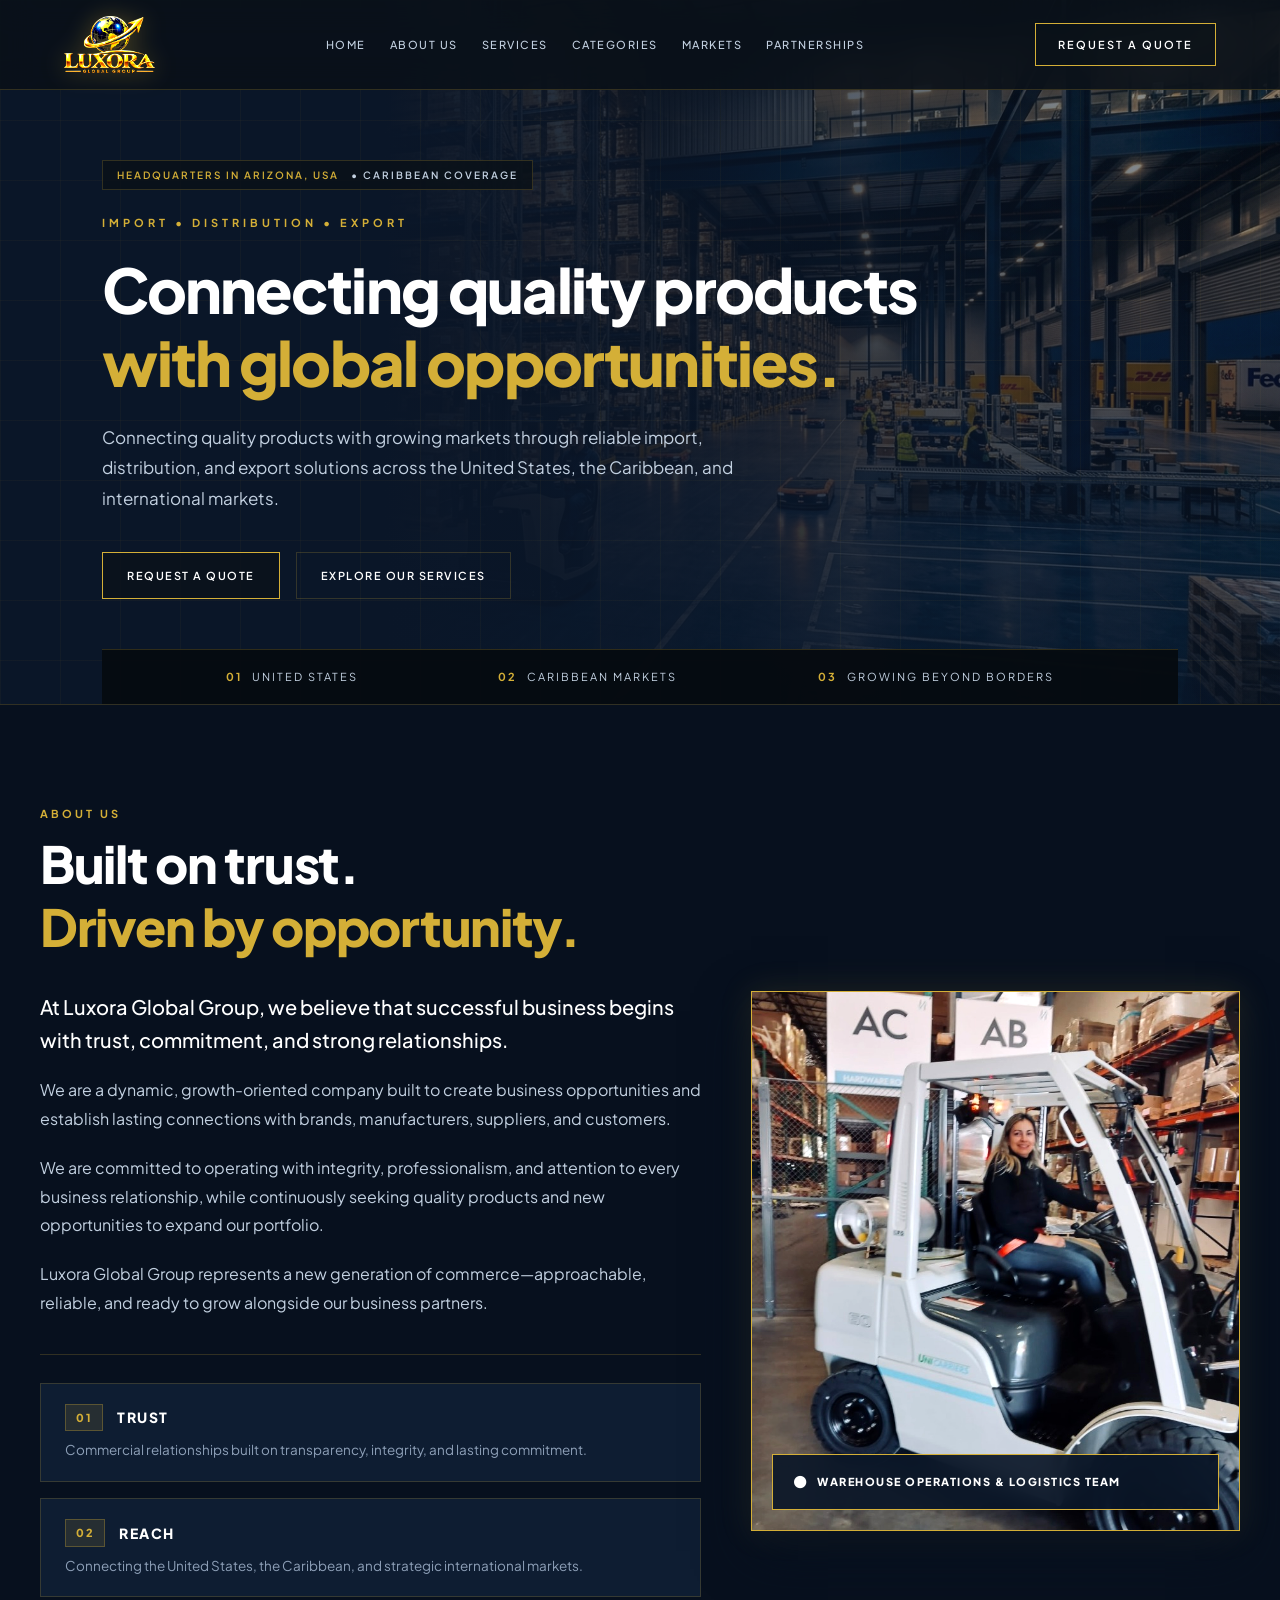
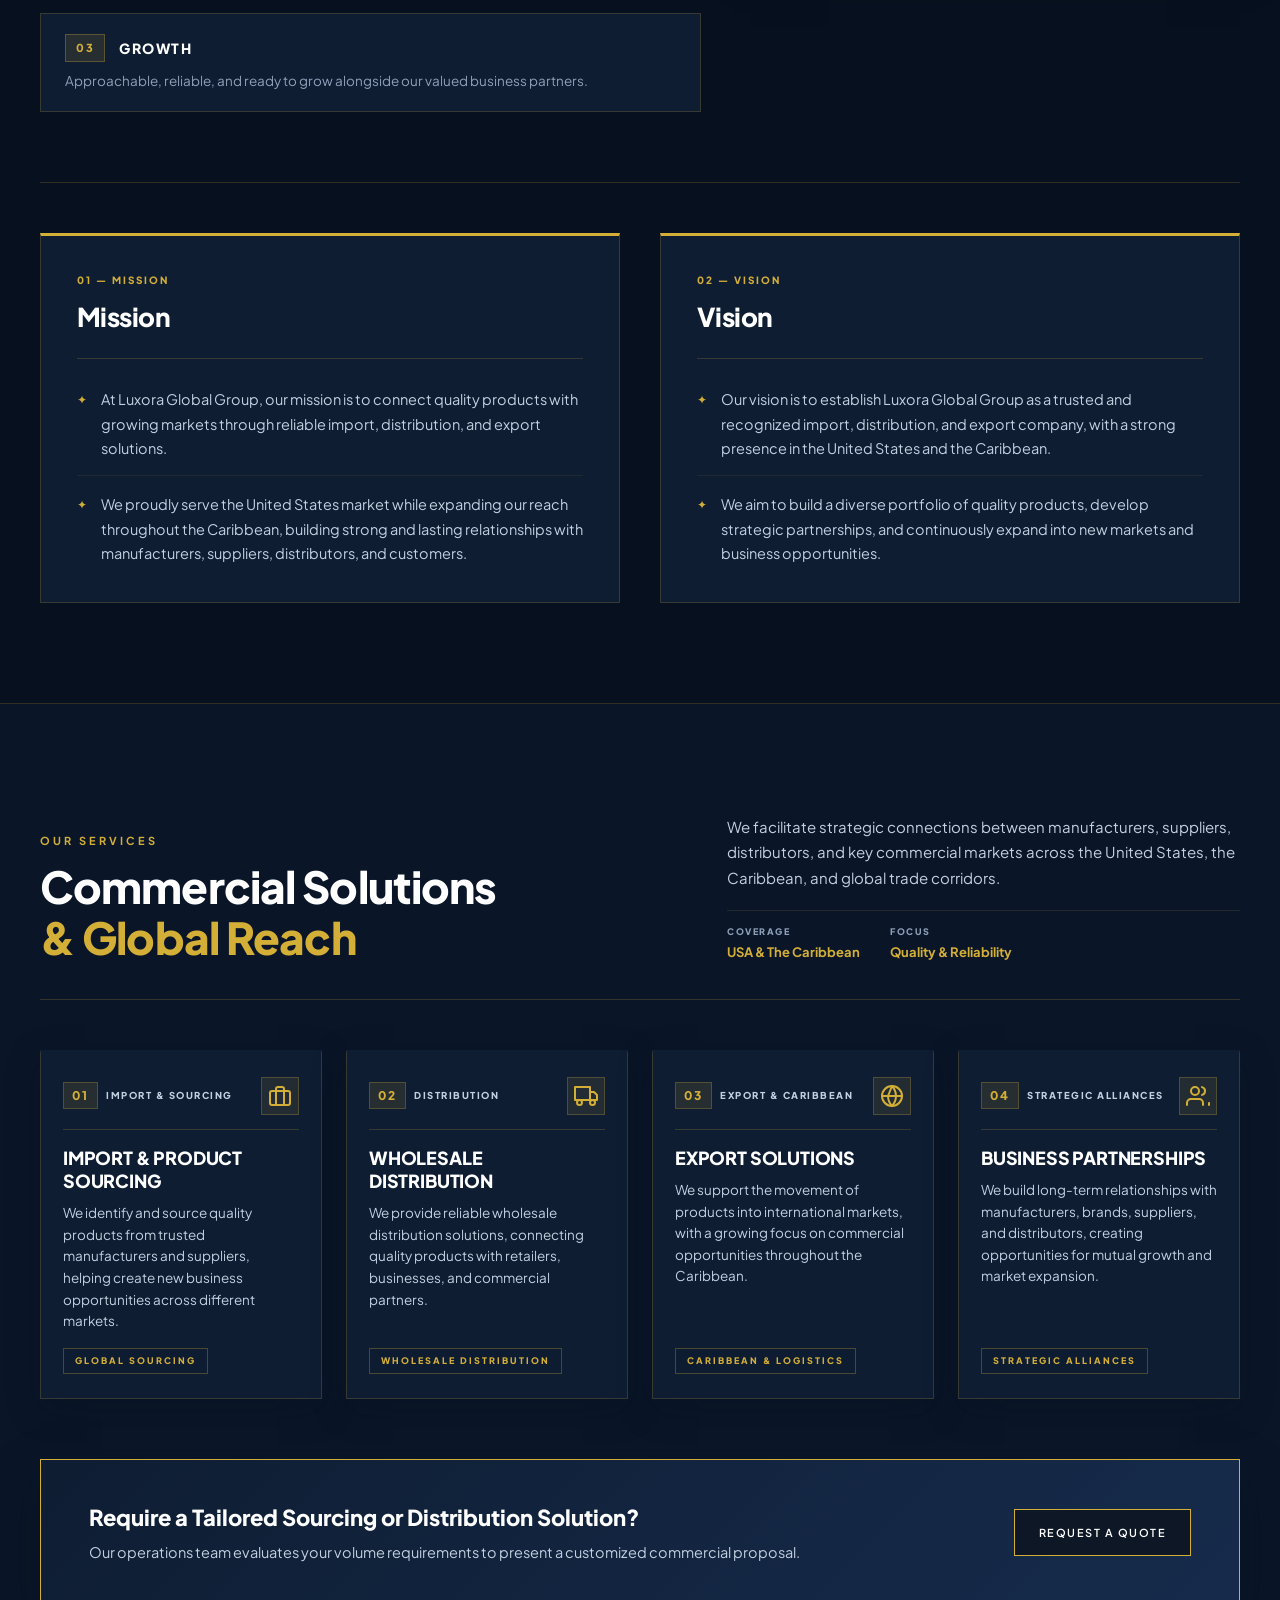
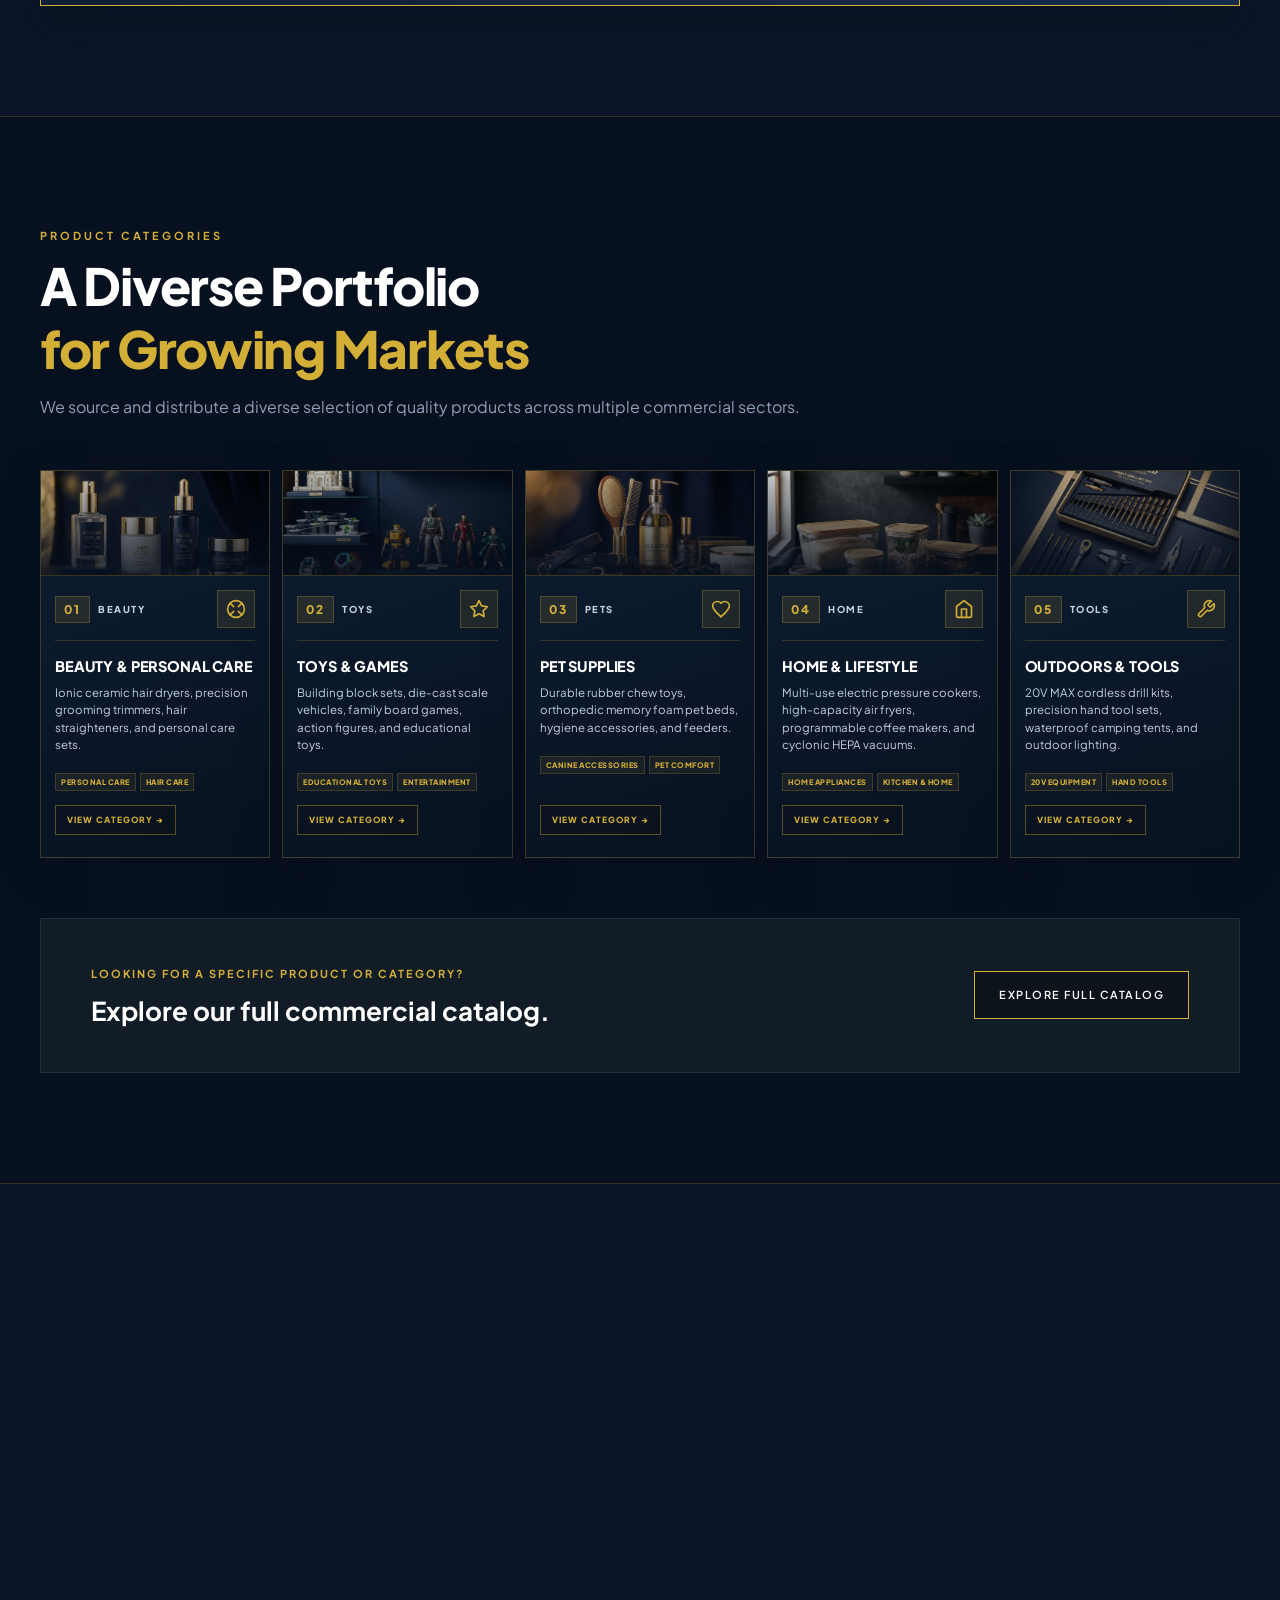
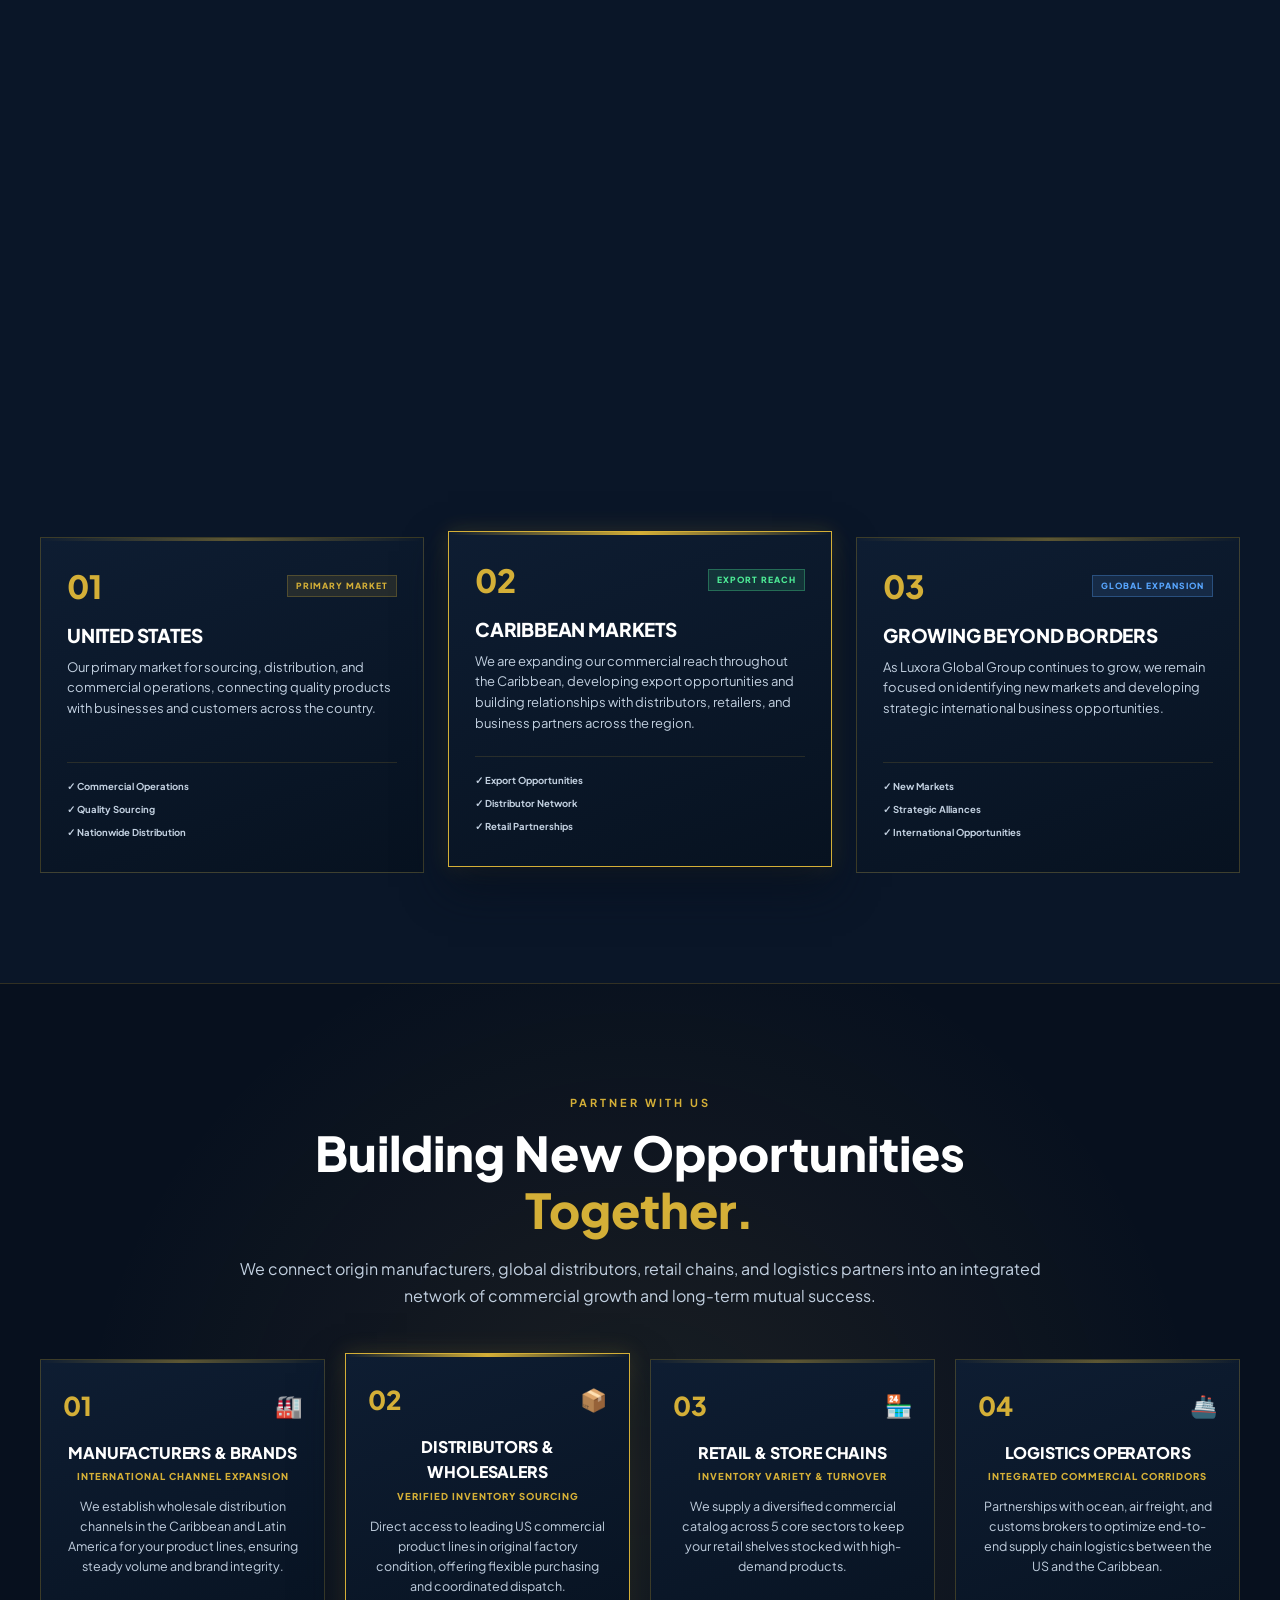
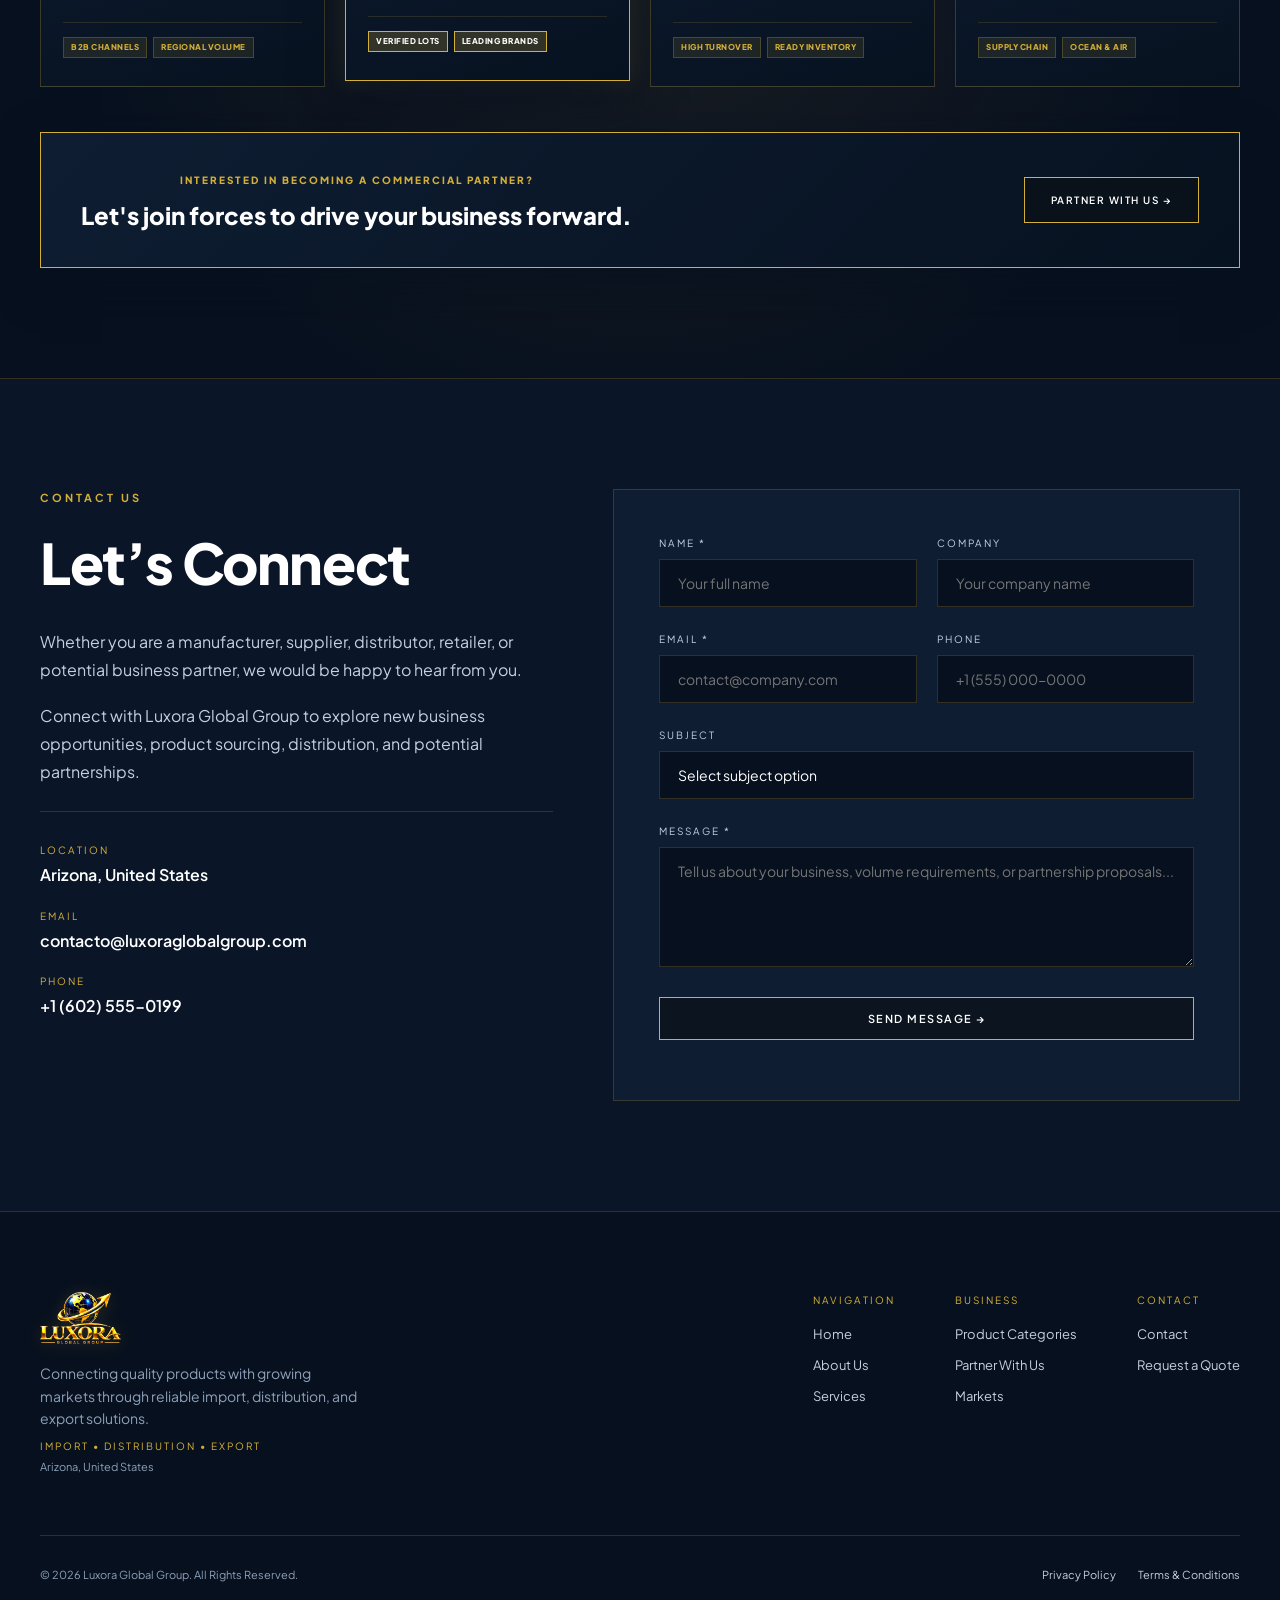
==== commit ba7c94b9: "Fix hero ticker overlap, mobile map pin stacking, and catalog search box overflow" ====
--- a/index.html
+++ b/index.html
@@ -555,6 +555,25 @@
                                 <strong>Strategic International Opportunities</strong>
                                 <span class="pin-tag blue-tag">NEW MARKETS</span>
                             </div>
+                        </div>
+                    </div>
+
+                    <!-- Mobile-Only Clean Hub Cards (<768px) -->
+                    <div class="mobile-map-hubs">
+                        <div class="mobile-hub-card">
+                            <span class="pin-country">UNITED STATES</span>
+                            <strong>Arizona (Operations Hub)</strong>
+                            <span class="pin-tag">SOURCING & DISTRIBUTION</span>
+                        </div>
+                        <div class="mobile-hub-card green-border">
+                            <span class="pin-country green-text">CARIBBEAN MARKETS</span>
+                            <strong>Santo Domingo & Regional Corridors</strong>
+                            <span class="pin-tag green-tag">EXPORT EXPANSION</span>
+                        </div>
+                        <div class="mobile-hub-card blue-border">
+                            <span class="pin-country blue-text">GROWING BEYOND BORDERS</span>
+                            <strong>Strategic International Opportunities</strong>
+                            <span class="pin-tag blue-tag">NEW MARKETS</span>
                         </div>
                     </div>
                 </div>
--- a/css/style.css
+++ b/css/style.css
@@ -321,12 +321,17 @@
     font-family: var(--font-mono);
     font-size: 11px;
     font-weight: 600;
-    letter-spacing: 2px;
+    letter-spacing: 1.5px;
     text-transform: uppercase;
-    padding: 16px 28px;
+    padding: 14px 24px;
     border-radius: 0;
     cursor: pointer;
     transition: all 0.3s ease;
+    box-sizing: border-box !important;
+    max-width: 100% !important;
+    white-space: normal !important;
+    word-break: break-word !important;
+    text-align: center;
 }
 
 .btn-primary {
@@ -407,11 +412,12 @@
 ========================================= */
 
 .hero {
-    min-height: 100vh;
+    min-height: auto;
     position: relative;
     display: flex;
-    align-items: center;
-    padding: 160px 8% 120px;
+    flex-direction: column;
+    justify-content: space-between;
+    padding: 160px 8% 0 8%;
     overflow: hidden;
     background-color: #0a1628;
     background-image:
@@ -437,6 +443,7 @@
     position: relative;
     z-index: 5;
     width: 100%;
+    margin-bottom: 50px;
 }
 
 .hero-content {
@@ -593,19 +600,19 @@
 
 /* Hero Bottom Ticker Bar */
 .hero-bottom {
-    position: absolute;
-    bottom: 0;
-    left: 0;
-    right: 0;
+    position: relative;
+    width: 100%;
+    margin-top: auto;
     background: rgba(6, 11, 16, 0.96);
     border-top: 1px solid var(--border);
     display: flex;
     justify-content: space-around;
-    padding: 16px 5%;
+    padding: 18px 5%;
     font-family: var(--font-mono);
     font-size: 11px;
     letter-spacing: 2px;
     text-transform: uppercase;
+    z-index: 6;
 }
 
 .hero-bottom div {
@@ -2087,19 +2094,26 @@
 }
 
 .product-actions {
-    display: flex;
+    display: grid;
+    grid-template-columns: repeat(auto-fit, minmax(110px, 1fr));
     gap: 8px;
+    width: 100%;
     margin-top: auto;
+    box-sizing: border-box;
 }
 
 .product-actions .btn {
-    flex: 1;
-    padding: 11px 8px;
+    width: 100%;
+    padding: 10px 6px;
     font-family: var(--font-mono);
     font-size: 9px;
     font-weight: 800;
-    letter-spacing: 1.2px;
+    letter-spacing: 1px;
     text-align: center;
+    justify-content: center;
+    box-sizing: border-box;
+    white-space: normal !important;
+    word-break: break-word !important;
 }
 
 /* 4-Step Order Workflow */
@@ -2331,19 +2345,26 @@
 }
 
 .product-actions {
-    display: flex;
-    gap: 10px;
+    display: grid;
+    grid-template-columns: repeat(auto-fit, minmax(110px, 1fr));
+    gap: 8px;
+    width: 100%;
     margin-top: auto;
+    box-sizing: border-box;
 }
 
 .product-actions .btn {
-    flex: 1;
-    padding: 12px 10px;
-    font-family: var(--font-mono);
-    font-size: 9.5px;
-    font-weight: 800;
-    letter-spacing: 1.5px;
+    width: 100%;
+    padding: 10px 6px;
+    font-family: var(--font-mono);
+    font-size: 9px;
+    font-weight: 800;
+    letter-spacing: 1px;
     text-align: center;
+    justify-content: center;
+    box-sizing: border-box;
+    white-space: normal !important;
+    word-break: break-word !important;
 }
 
 /* Modal Datasheet Overlay */
@@ -2990,31 +3011,407 @@
 }
 
 /* =========================================
-   RESPONSIVE BREAKPOINTS
+   COMPREHENSIVE MOBILE & TABLET RESPONSIVE SYSTEM
 ========================================= */
 
+@media (max-width: 1200px) {
+    .section-container {
+        padding-left: 5%;
+        padding-right: 5%;
+    }
+    
+    .five-categories {
+        grid-template-columns: repeat(3, 1fr);
+    }
+    
+    .partner-pillars-grid {
+        grid-template-columns: repeat(2, 1fr);
+    }
+    
+    .markets-executive-grid {
+        grid-template-columns: repeat(2, 1fr);
+    }
+}
+
 @media (max-width: 1024px) {
-    .nav-links, .nav-cta { display: none; }
-    .menu-toggle { display: flex; }
-
-    .hero { padding: 140px 6% 100px; }
-    .hero-network { display: none; }
-
-    .about-grid, .contact-grid {
+    .navbar {
+        padding: 16px 5%;
+    }
+
+    .nav-links, .nav-cta {
+        display: none !important;
+    }
+
+    .menu-toggle {
+        display: flex !important;
+    }
+
+    .hero {
+        padding: 140px 5% 80px;
+        min-height: auto;
+    }
+
+    .hero-content h1 {
+        font-size: clamp(30px, 6vw, 50px);
+    }
+
+    .about-grid, 
+    .contact-grid {
         grid-template-columns: 1fr;
         gap: 40px;
     }
 
-    .editorial-report-grid {
+    .corporate-strategy-grid {
         grid-template-columns: 1fr;
-        gap: 40px;
+        gap: 24px;
+    }
+
+    .four-services {
+        grid-template-columns: repeat(2, 1fr);
+    }
+
+    .five-categories {
+        grid-template-columns: repeat(2, 1fr);
+    }
+
+    .markets-executive-grid {
+        grid-template-columns: 1fr;
+    }
+
+    .catalog-grid {
+        grid-template-columns: repeat(2, 1fr);
     }
 }
 
 @media (max-width: 768px) {
-    .form-row { grid-template-columns: 1fr; }
-    .categories-grid { grid-template-columns: 1fr; }
-    .hero-bottom { flex-direction: column; gap: 10px; align-items: center; text-align: center; }
-    .categories-cta, .about-cta-banner { padding: 30px 25px; flex-direction: column; align-items: flex-start; }
-    .contact-form-wrapper { padding: 30px 20px; }
-}
+    .section {
+        padding: 60px 0;
+    }
+
+    .hero-metadata-badge {
+        font-size: 9.5px;
+        letter-spacing: 1.5px;
+    }
+
+    .hero-content h1 {
+        font-size: clamp(26px, 7vw, 38px);
+        line-height: 1.25;
+    }
+
+    .hero-text {
+        font-size: 14.5px;
+        line-height: 1.6;
+    }
+
+    .hero-actions {
+        flex-direction: column;
+        width: 100%;
+        gap: 12px;
+    }
+
+    .hero-actions .btn {
+        width: 100%;
+        text-align: center;
+        justify-content: center;
+        padding: 14px 20px;
+    }
+
+    .hero-bottom {
+        flex-direction: column;
+        gap: 16px;
+        align-items: flex-start;
+        padding: 24px;
+        text-align: left;
+    }
+
+    .hero-bottom > div {
+        width: 100%;
+        justify-content: flex-start;
+    }
+
+    .about-indicators {
+        grid-template-columns: 1fr;
+        gap: 14px;
+    }
+
+    .four-services {
+        grid-template-columns: 1fr;
+    }
+
+    .services-cta-banner {
+        flex-direction: column;
+        align-items: flex-start;
+        gap: 20px;
+        padding: 28px 20px;
+    }
+
+    .services-cta-banner .btn {
+        width: 100%;
+        text-align: center;
+        justify-content: center;
+    }
+
+    .five-categories {
+        grid-template-columns: 1fr;
+    }
+
+    .category-card-thumb {
+        height: 140px;
+    }
+
+    .categories-cta {
+        flex-direction: column;
+        align-items: flex-start;
+        gap: 20px;
+        padding: 28px 20px;
+    }
+
+    .categories-cta .btn {
+        width: 100%;
+        text-align: center;
+        justify-content: center;
+    }
+
+    .markets-map-showcase {
+        padding: 20px 15px;
+    }
+
+    .map-showcase-header {
+        flex-direction: column;
+        align-items: flex-start;
+        gap: 10px;
+    }
+
+    .map-visual-container {
+        height: 240px;
+    }
+
+    .map-hub-pin .pin-card {
+        display: none !important;
+    }
+
+    .mobile-map-hubs {
+        display: flex !important;
+        flex-direction: column;
+        gap: 12px;
+        margin-top: 20px;
+        width: 100%;
+        box-sizing: border-box;
+    }
+
+    .mobile-hub-card {
+        background: rgba(14, 29, 50, 0.95);
+        border: 1px solid rgba(212, 175, 55, 0.35);
+        padding: 14px 16px;
+        box-shadow: 0 6px 16px rgba(0, 0, 0, 0.6);
+        display: flex;
+        flex-direction: column;
+        gap: 6px;
+        box-sizing: border-box;
+        width: 100%;
+    }
+
+    .mobile-hub-card.green-border {
+        border-color: rgba(78, 237, 151, 0.4);
+    }
+
+    .mobile-hub-card.blue-border {
+        border-color: rgba(88, 166, 255, 0.4);
+    }
+
+    .green-text { color: #4EED97 !important; }
+    .blue-text { color: #58A6FF !important; }
+
+    .partner-pillars-grid {
+        grid-template-columns: 1fr;
+    }
+
+    .partner-cta-box {
+        flex-direction: column;
+        align-items: flex-start;
+        padding: 28px 20px;
+    }
+
+    .partner-cta-buttons {
+        width: 100%;
+    }
+
+    .partner-cta-buttons .btn {
+        width: 100%;
+        text-align: center;
+        justify-content: center;
+    }
+
+    .form-row {
+        grid-template-columns: 1fr;
+        gap: 16px;
+    }
+
+    .contact-form-wrapper {
+        padding: 24px 18px;
+    }
+
+    /* Catalog Responsive Adjustments */
+    .catalog-hero {
+        padding: 130px 5% 40px;
+    }
+
+    .catalog-stats-row {
+        grid-template-columns: repeat(2, 1fr);
+        gap: 12px;
+    }
+
+    .catalog-toolbar {
+        padding: 16px 12px !important;
+        margin: 25px 0 15px 0 !important;
+        width: 100% !important;
+        box-sizing: border-box !important;
+        overflow: hidden !important;
+    }
+
+    .catalog-toolbar-top {
+        flex-direction: column;
+        gap: 14px;
+        align-items: stretch;
+        width: 100% !important;
+        box-sizing: border-box !important;
+    }
+
+    .search-box {
+        min-width: 0 !important;
+        width: 100% !important;
+        max-width: 100% !important;
+        box-sizing: border-box !important;
+    }
+
+    .search-box input {
+        width: 100% !important;
+        max-width: 100% !important;
+        box-sizing: border-box !important;
+        font-size: 13px !important;
+        padding: 12px 14px 12px 42px !important;
+    }
+
+    .catalog-sort-box {
+        width: 100% !important;
+        justify-content: space-between;
+        box-sizing: border-box !important;
+    }
+
+    .category-pills {
+        display: flex !important;
+        flex-direction: row !important;
+        flex-wrap: nowrap !important;
+        overflow-x: auto !important;
+        white-space: nowrap !important;
+        width: 100% !important;
+        max-width: 100% !important;
+        box-sizing: border-box !important;
+        -webkit-overflow-scrolling: touch !important;
+        padding-top: 12px !important;
+        padding-bottom: 8px !important;
+        gap: 8px !important;
+    }
+
+    .pill-btn {
+        flex-shrink: 0 !important;
+        white-space: nowrap !important;
+        padding: 8px 14px !important;
+        font-size: 9.5px !important;
+    }
+
+    .category-pills::-webkit-scrollbar {
+        height: 3px;
+    }
+
+    .category-pills::-webkit-scrollbar-thumb {
+        background: var(--gold);
+        border-radius: 3px;
+    }
+
+    .catalog-status-bar {
+        flex-direction: column;
+        align-items: flex-start;
+        gap: 8px;
+    }
+
+    .catalog-grid {
+        grid-template-columns: 1fr;
+    }
+
+    .product-actions {
+        flex-direction: column;
+        gap: 10px;
+    }
+
+    .product-actions .btn {
+        width: 100%;
+    }
+
+    .modal-content {
+        width: 94%;
+        padding: 24px 18px;
+        max-height: 88vh;
+        overflow-y: auto;
+    }
+
+    .modal-table th, .modal-table td {
+        padding: 8px 10px;
+        font-size: 12px;
+    }
+
+    .footer-top {
+        flex-direction: column;
+        gap: 36px;
+    }
+
+    .footer-links {
+        grid-template-columns: 1fr;
+        gap: 28px;
+    }
+
+    .footer-bottom {
+        flex-direction: column;
+        gap: 14px;
+        text-align: center;
+    }
+}
+
+@media (max-width: 480px) {
+    .logo img {
+        height: 44px !important;
+        max-height: 44px !important;
+    }
+
+    .navbar.scrolled .logo img {
+        height: 40px !important;
+        max-height: 40px !important;
+    }
+
+    .hero-content h1 {
+        font-size: 24px;
+    }
+
+    .section-heading h2,
+    .contact-info h2 {
+        font-size: 24px !important;
+    }
+
+    .catalog-stats-row {
+        grid-template-columns: 1fr;
+    }
+
+    /* Prevent iOS auto-zoom on input focus */
+    input[type="text"],
+    input[type="email"],
+    input[type="tel"],
+    select,
+    textarea {
+        font-size: 16px !important;
+    }
+
+    .btn {
+        font-size: 10px !important;
+        padding: 13px 18px !important;
+    }
+}
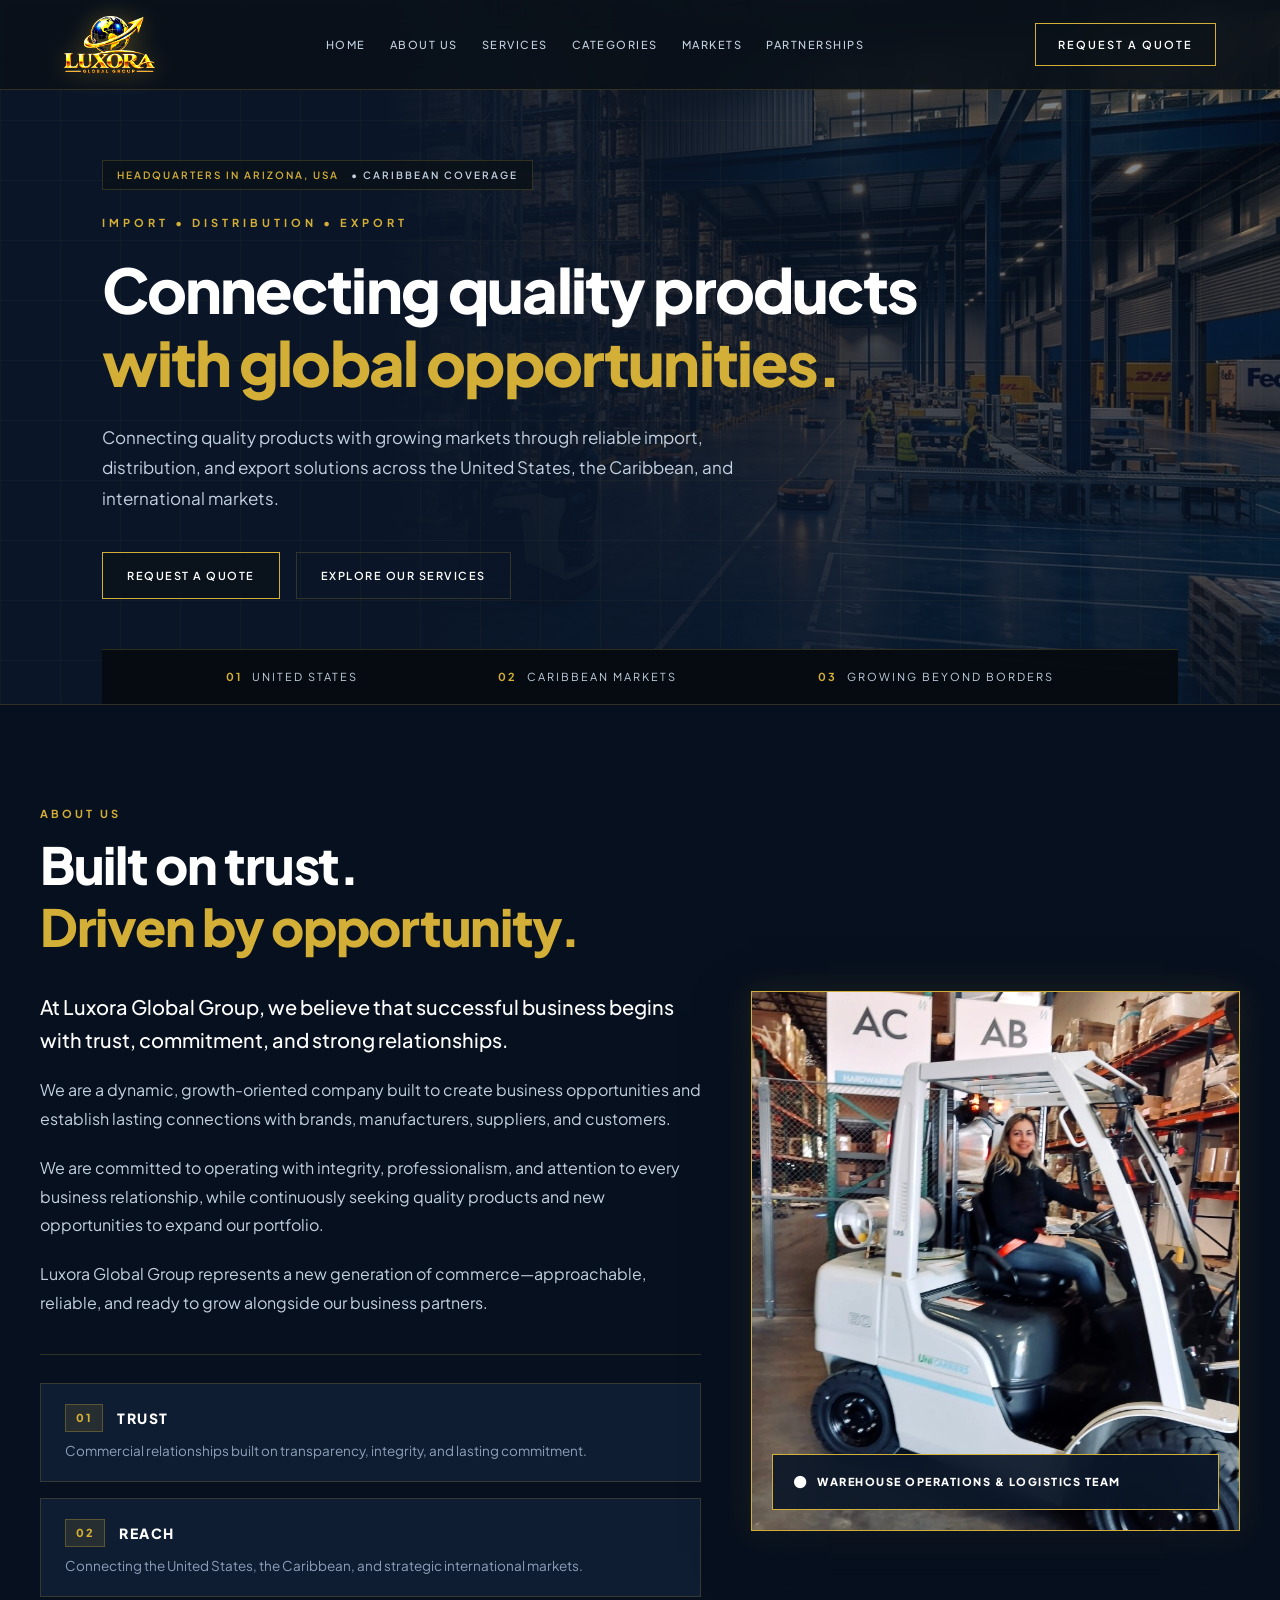
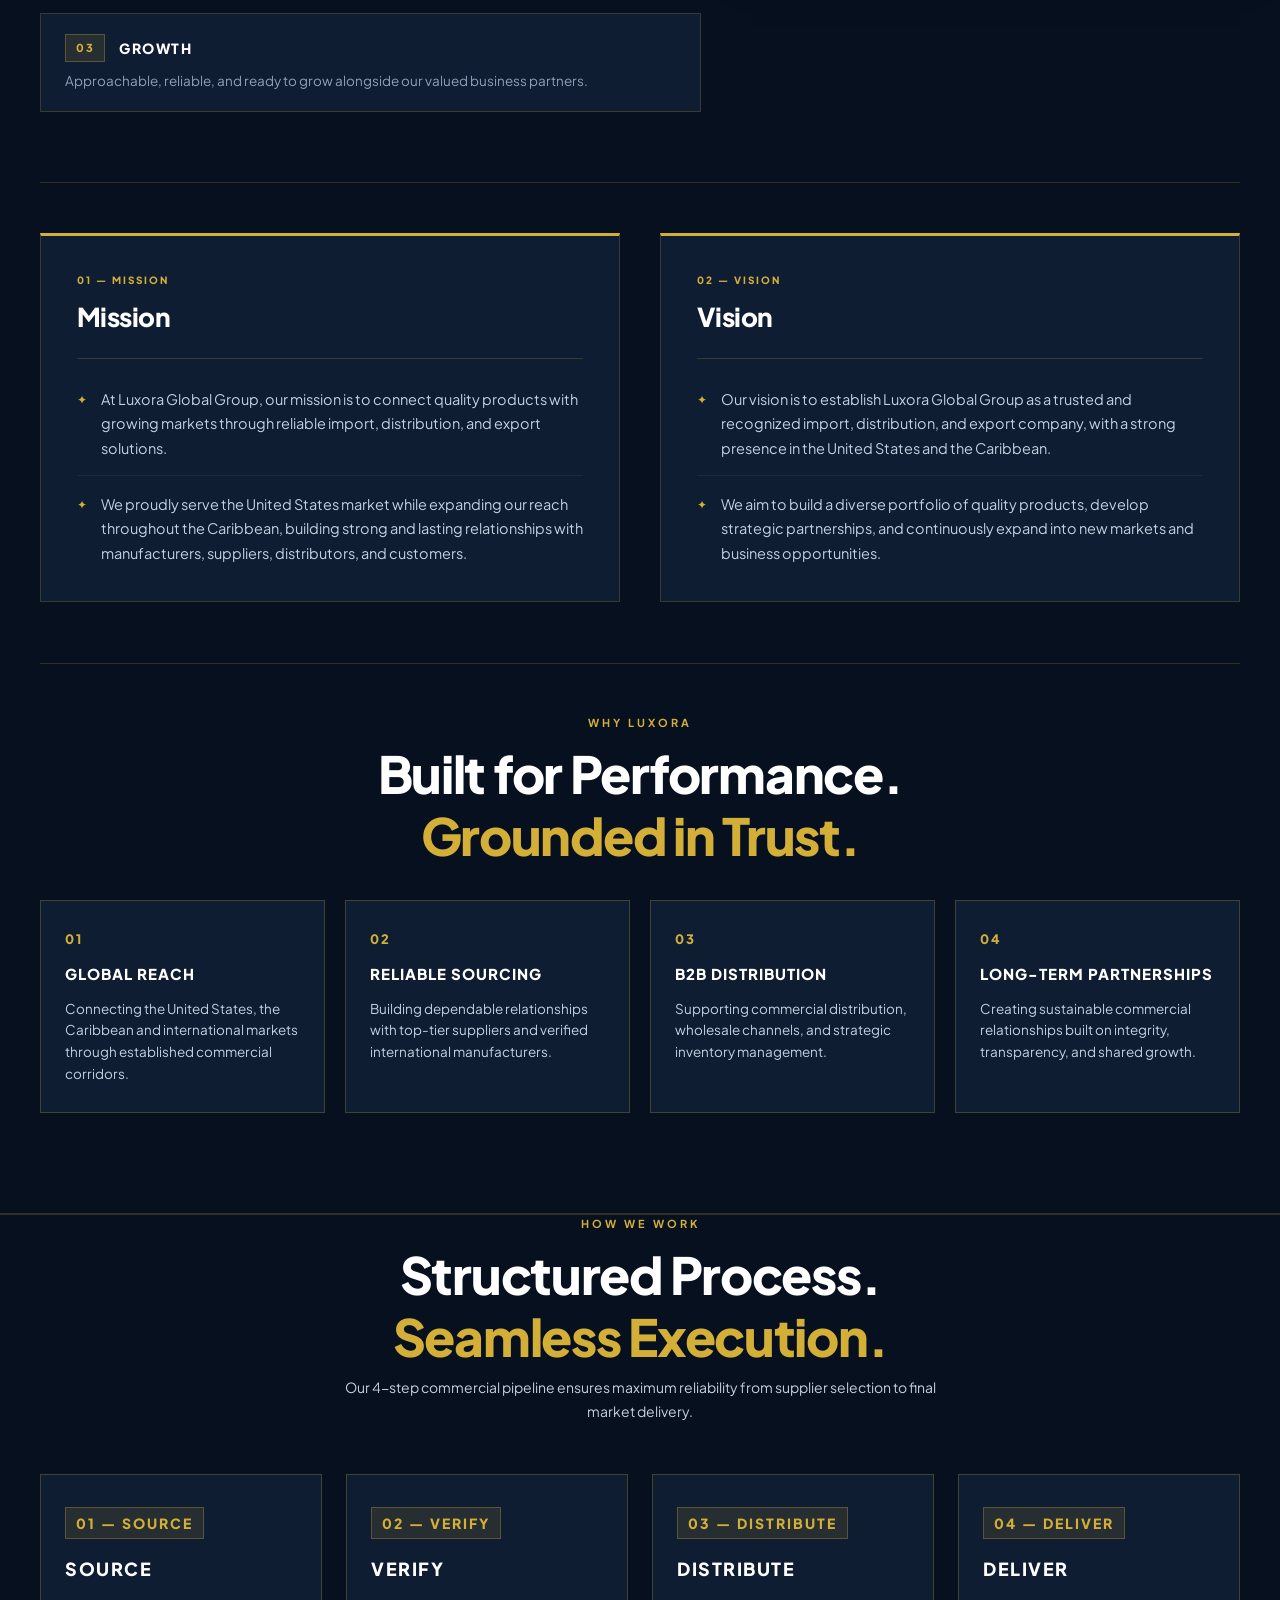
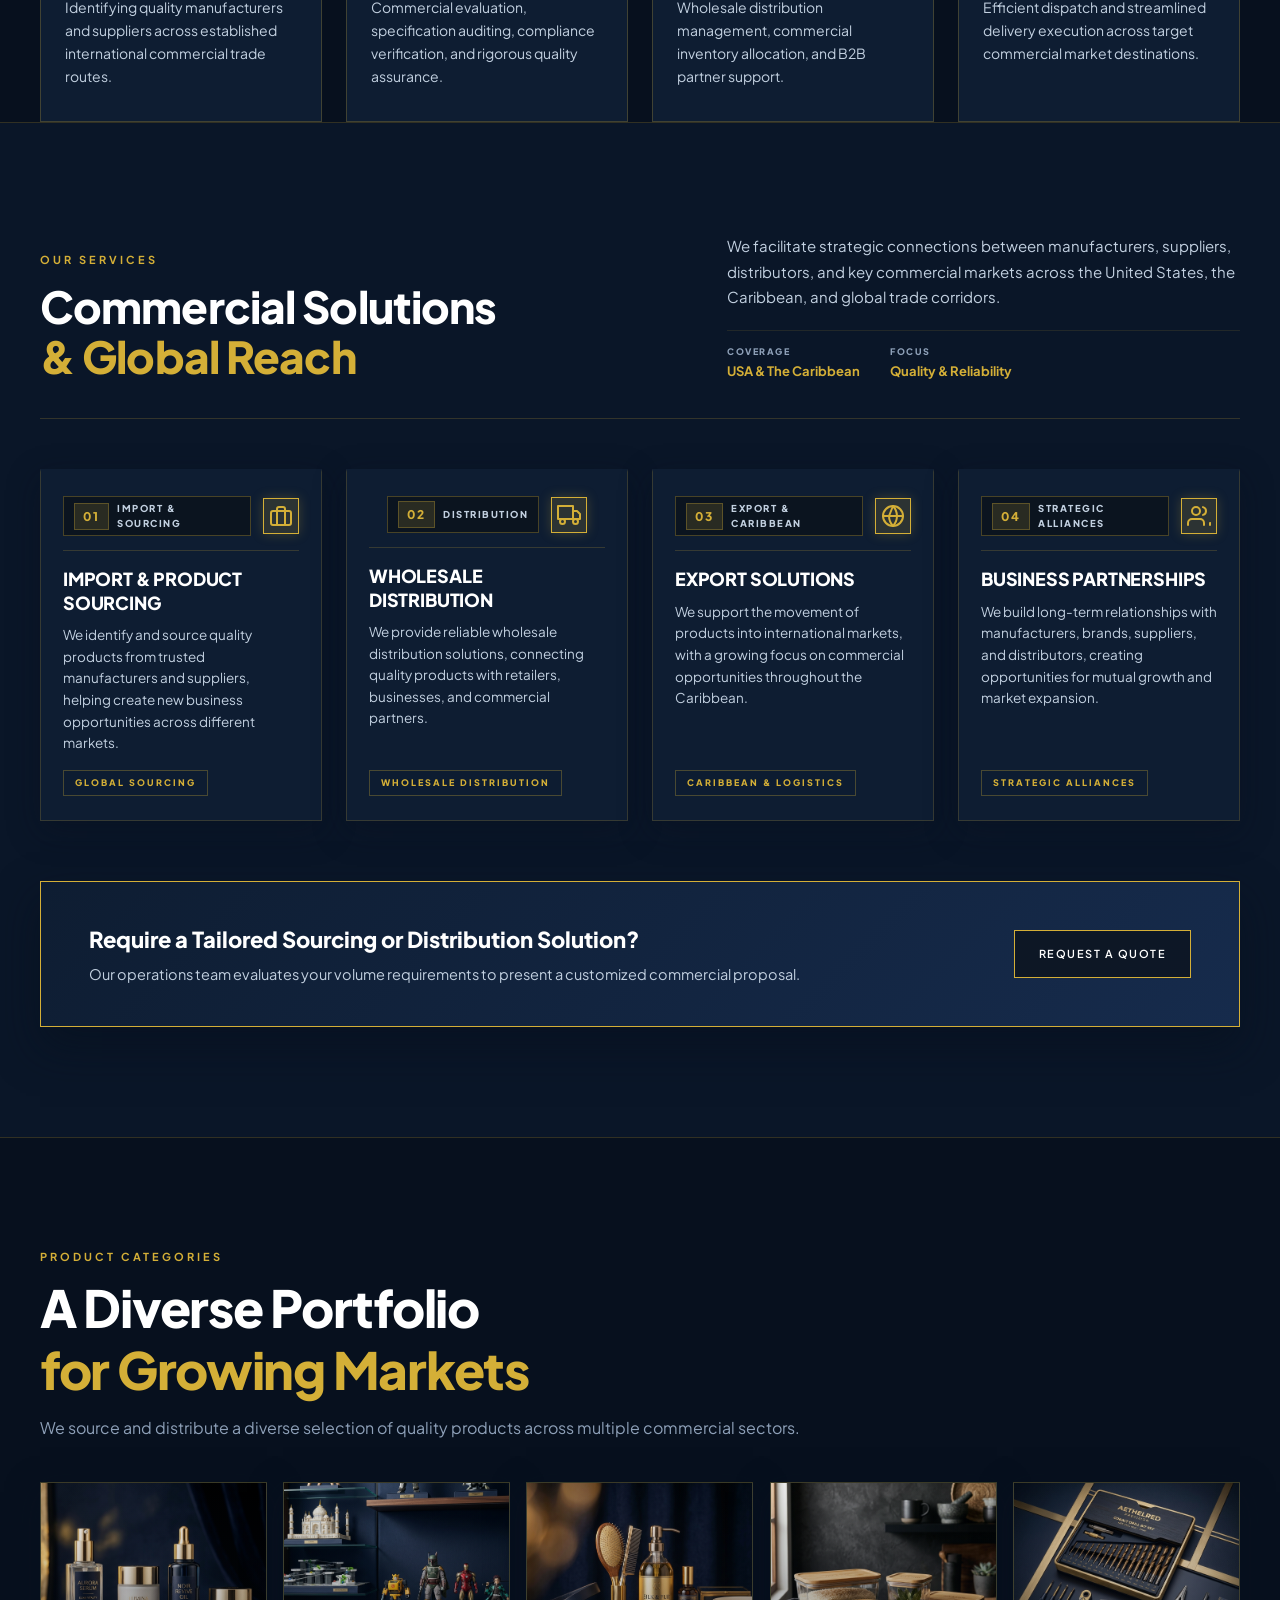
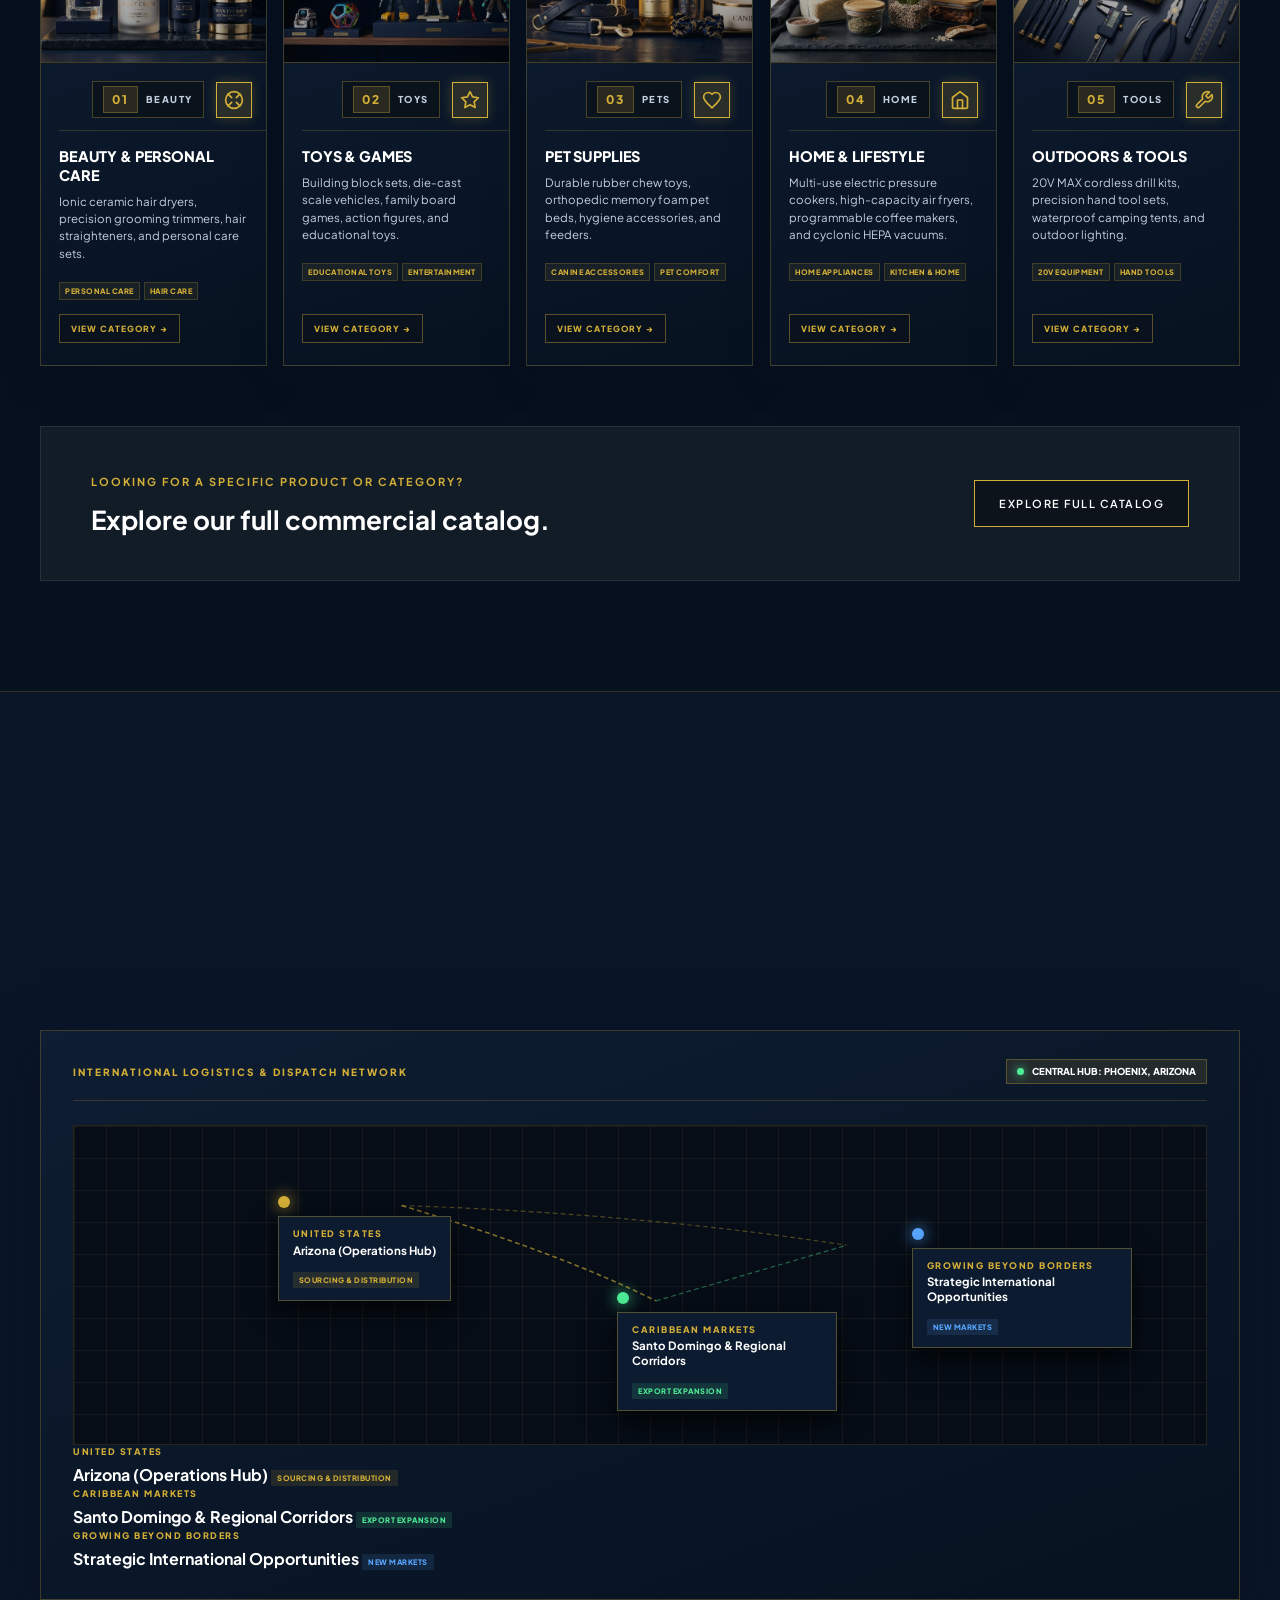
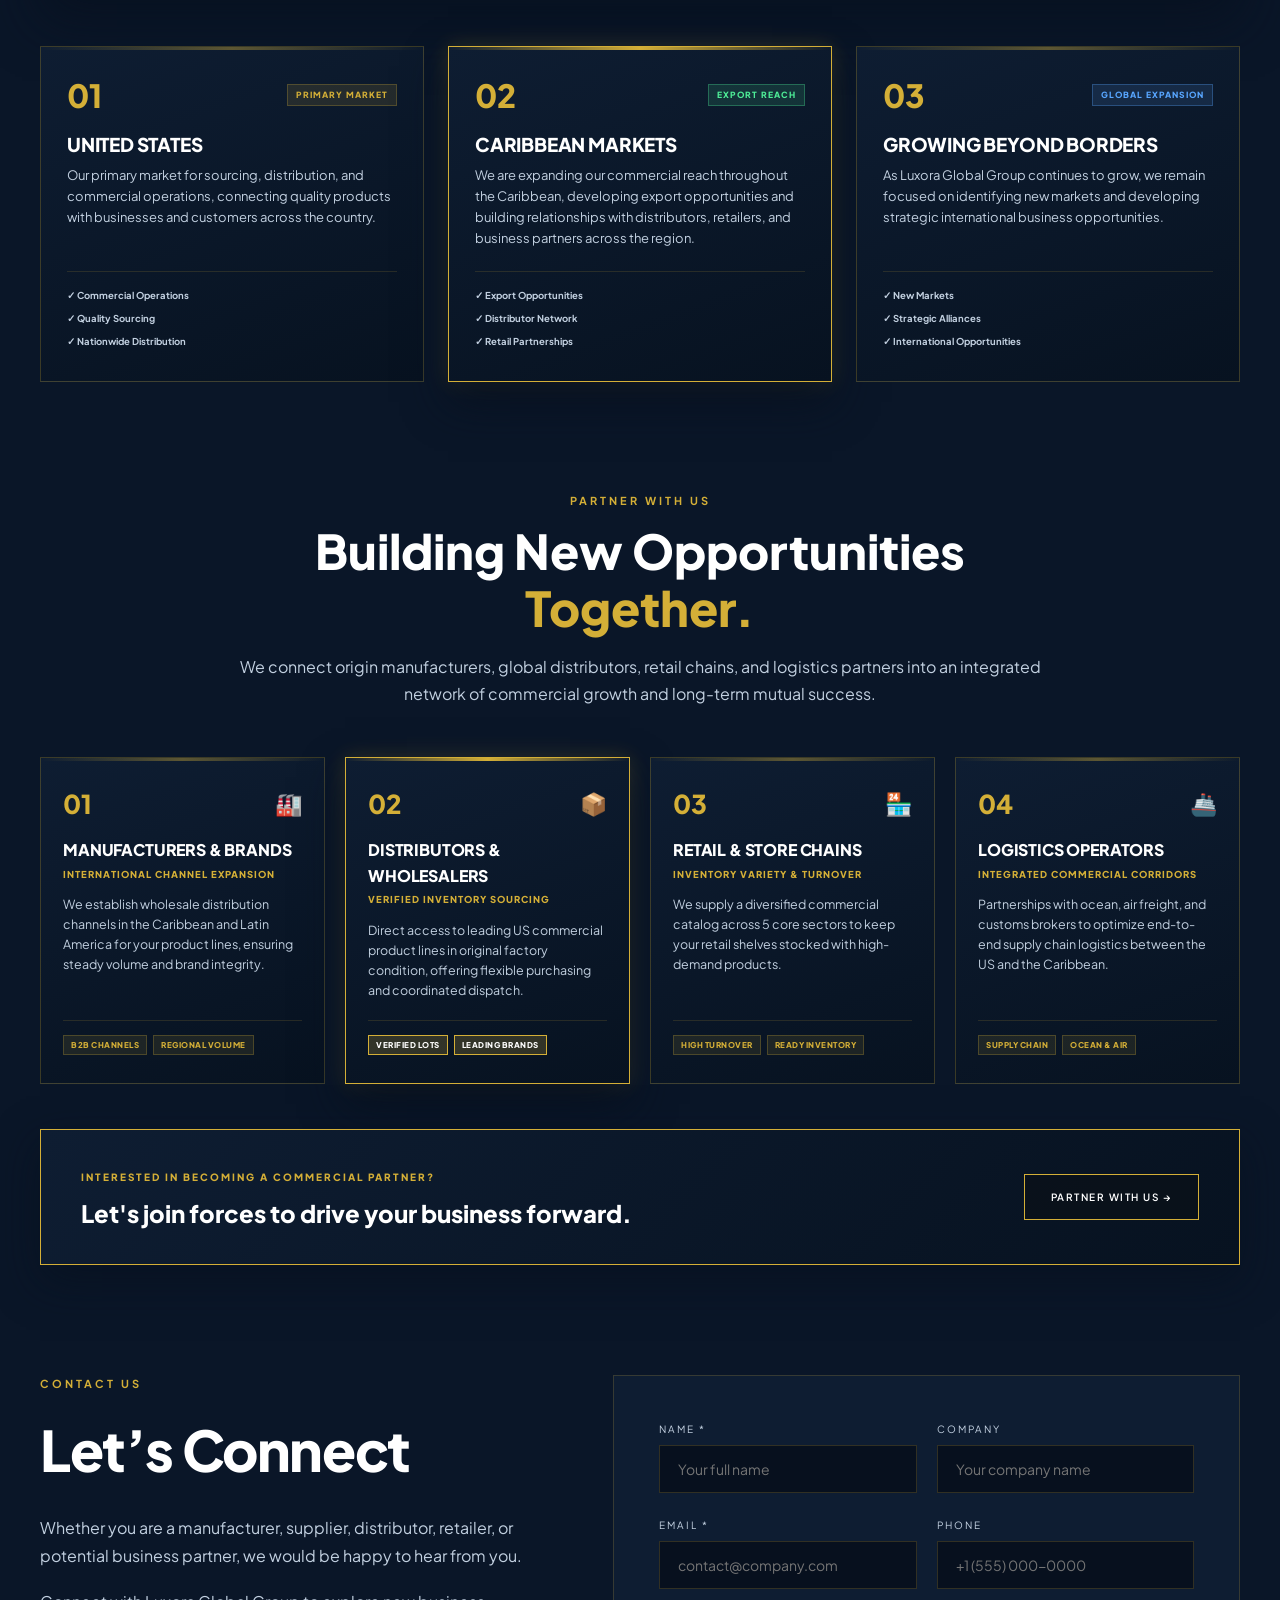
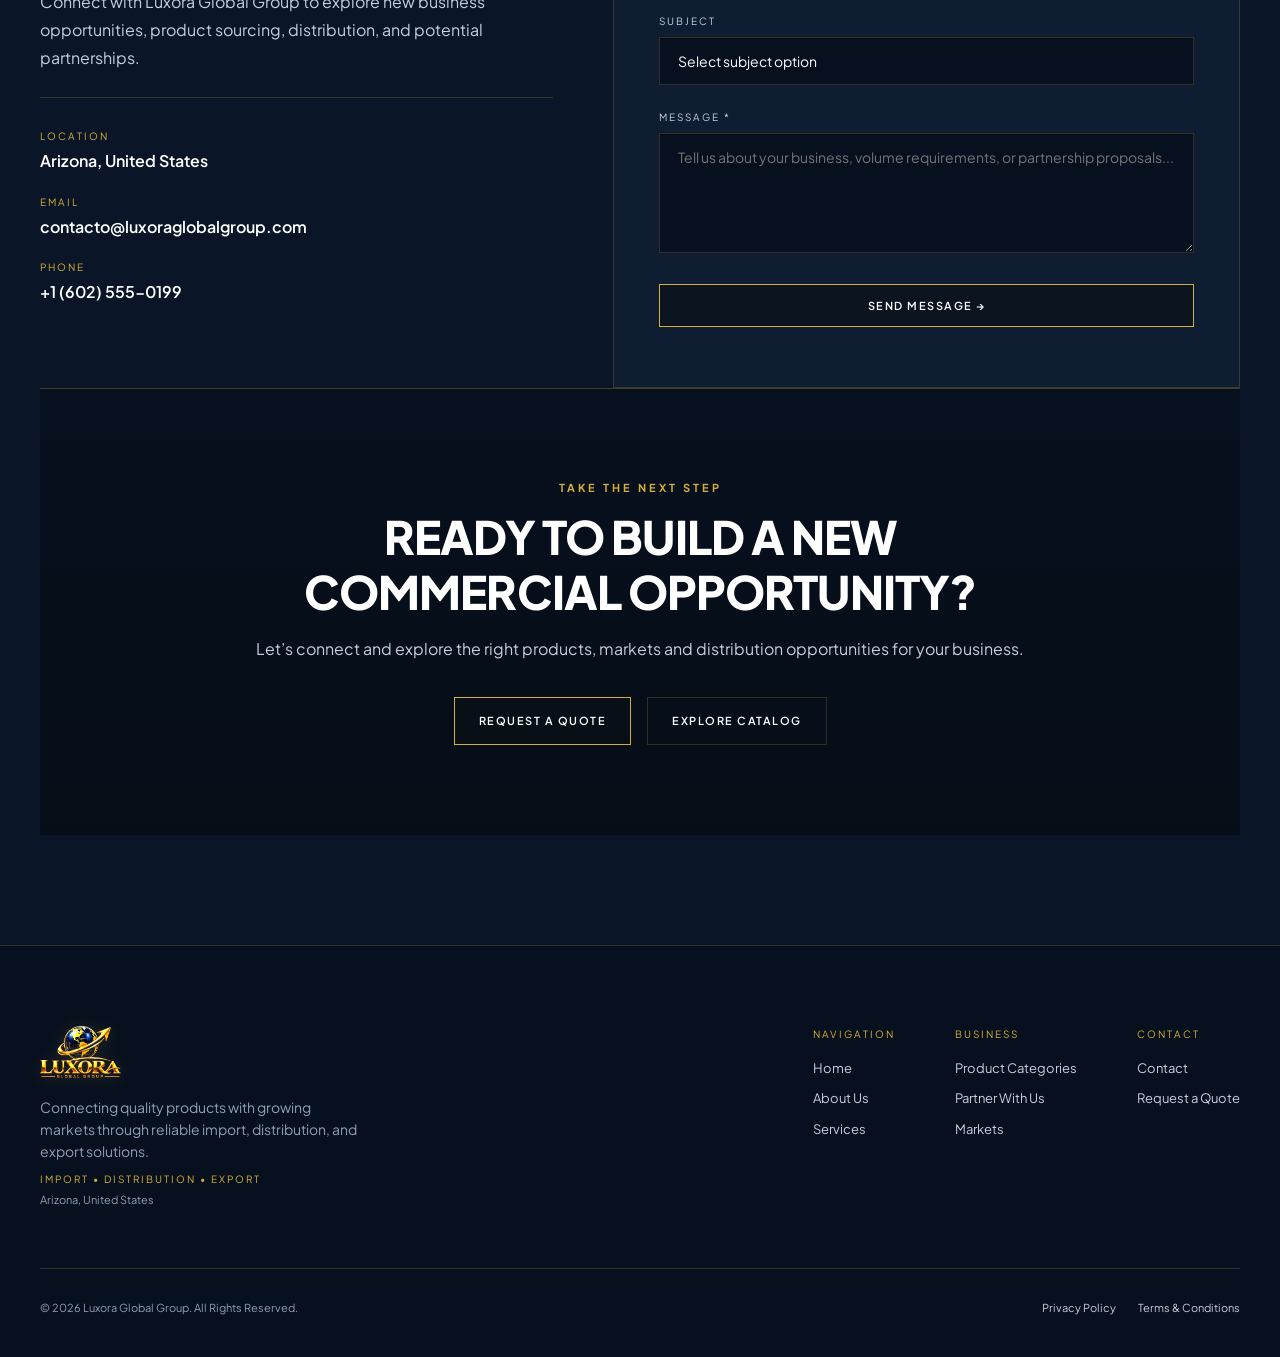
==== commit e0ee1f89: "Master corporate audit and redesign: WHY LUXORA 4-pillar grid, HOW WE WORK 4-step pipeline, and PRE-" ====
--- a/index.html
+++ b/index.html
@@ -217,6 +217,87 @@
                         </div>
                     </article>
                 </div>
+
+                <!-- NEW: WHY LUXORA (4 Corporate Pillars) -->
+                <div class="why-luxora-section reveal">
+                    <div class="section-heading centered" style="margin-bottom: 20px;">
+                        <span class="section-number">WHY LUXORA</span>
+                        <h2>
+                            Built for Performance.
+                            <span>Grounded in Trust.</span>
+                        </h2>
+                    </div>
+
+                    <div class="why-luxora-grid">
+                        <div class="why-pillar-card">
+                            <span class="why-pillar-num">01</span>
+                            <h3>GLOBAL REACH</h3>
+                            <p>Connecting the United States, the Caribbean and international markets through established commercial corridors.</p>
+                        </div>
+
+                        <div class="why-pillar-card">
+                            <span class="why-pillar-num">02</span>
+                            <h3>RELIABLE SOURCING</h3>
+                            <p>Building dependable relationships with top-tier suppliers and verified international manufacturers.</p>
+                        </div>
+
+                        <div class="why-pillar-card">
+                            <span class="why-pillar-num">03</span>
+                            <h3>B2B DISTRIBUTION</h3>
+                            <p>Supporting commercial distribution, wholesale channels, and strategic inventory management.</p>
+                        </div>
+
+                        <div class="why-pillar-card">
+                            <span class="why-pillar-num">04</span>
+                            <h3>LONG-TERM PARTNERSHIPS</h3>
+                            <p>Creating sustainable commercial relationships built on integrity, transparency, and shared growth.</p>
+                        </div>
+                    </div>
+                </div>
+            </div>
+        </section>
+
+        <!-- =========================================
+             NEW SECTION: HOW WE WORK (4-Step Pipeline)
+        ========================================== -->
+        <section class="how-we-work section" id="how-we-work" style="background: var(--black-soft); border-top: 1px solid var(--border); border-bottom: 1px solid var(--border);">
+            <div class="section-container">
+                <div class="section-heading centered reveal" style="margin-bottom: 25px;">
+                    <span class="section-number">HOW WE WORK</span>
+                    <h2>
+                        Structured Process.
+                        <span>Seamless Execution.</span>
+                    </h2>
+                    <p style="max-width: 600px; margin: 10px auto 0 auto; color: var(--gray-light); font-size: 14px;">
+                        Our 4-step commercial pipeline ensures maximum reliability from supplier selection to final market delivery.
+                    </p>
+                </div>
+
+                <div class="how-we-work-grid reveal">
+                    <div class="work-step-card">
+                        <span class="work-step-num">01 — SOURCE</span>
+                        <h3>SOURCE</h3>
+                        <p>Identifying quality manufacturers and suppliers across established international commercial trade routes.</p>
+                    </div>
+
+                    <div class="work-step-card">
+                        <span class="work-step-num">02 — VERIFY</span>
+                        <h3>VERIFY</h3>
+                        <p>Commercial evaluation, specification auditing, compliance verification, and rigorous quality assurance.</p>
+                    </div>
+
+                    <div class="work-step-card">
+                        <span class="work-step-num">03 — DISTRIBUTE</span>
+                        <h3>DISTRIBUTE</h3>
+                        <p>Wholesale distribution management, commercial inventory allocation, and B2B partner support.</p>
+                    </div>
+
+                    <div class="work-step-card">
+                        <span class="work-step-num">04 — DELIVER</span>
+                        <h3>DELIVER</h3>
+                        <p>Efficient dispatch and streamlined delivery execution across target commercial market destinations.</p>
+                    </div>
+                </div>
             </div>
         </section>
 
@@ -812,6 +893,27 @@
                             <p class="form-message" id="formMessage" aria-live="polite"></p>
                         </form>
                     </div>
+                </div>
+        <!-- =========================================
+             PRE-FOOTER FINAL CTA
+        ========================================== -->
+        <section class="pre-footer-cta reveal">
+            <div class="pre-footer-cta-container">
+                <span class="section-number" style="display: block; margin-bottom: 12px;">TAKE THE NEXT STEP</span>
+                <h2>
+                    READY TO BUILD A NEW COMMERCIAL OPPORTUNITY?
+                </h2>
+                <p>
+                    Let’s connect and explore the right products, markets and distribution opportunities for your business.
+                </p>
+
+                <div class="pre-footer-actions">
+                    <a href="contact.html" class="btn btn-primary">
+                        REQUEST A QUOTE
+                    </a>
+                    <a href="catalog.html" class="btn btn-outline">
+                        EXPLORE CATALOG
+                    </a>
                 </div>
             </div>
         </section>
--- a/css/style.css
+++ b/css/style.css
@@ -1009,17 +1009,22 @@
 
 .service-card-top {
     display: flex;
-    justify-content: space-between;
-    align-items: center;
-    border-bottom: 1px solid var(--border);
+    justify-content: center;
+    align-items: center;
+    gap: 12px;
+    border-bottom: 1px solid rgba(212, 175, 55, 0.2);
     padding-bottom: 14px;
     margin-bottom: 16px;
+    width: 100%;
 }
 
 .service-meta-badge {
-    display: flex;
+    display: inline-flex;
     align-items: center;
     gap: 8px;
+    background: rgba(10, 17, 24, 0.7);
+    border: 1px solid rgba(212, 175, 55, 0.3);
+    padding: 4px 10px;
 }
 
 .service-number {
@@ -1028,8 +1033,8 @@
     font-size: 12px;
     font-weight: 800;
     letter-spacing: 2px;
-    background: rgba(212, 175, 55, 0.12);
-    border: 1px solid rgba(212, 175, 55, 0.25);
+    background: rgba(212, 175, 55, 0.15);
+    border: 1px solid rgba(212, 175, 55, 0.3);
     padding: 3px 8px;
 }
 
@@ -1043,14 +1048,17 @@
 }
 
 .service-icon {
-    width: 38px;
-    height: 38px;
-    background: rgba(212, 175, 55, 0.1);
-    border: 1px solid rgba(212, 175, 55, 0.25);
+    width: 36px;
+    height: 36px;
+    min-width: 36px;
+    background: rgba(212, 175, 55, 0.15);
+    border: 1px solid var(--gold);
     display: flex;
     align-items: center;
     justify-content: center;
     color: var(--gold);
+    box-shadow: 0 0 12px rgba(212, 175, 55, 0.25);
+    flex-shrink: 0;
     transition: transform 0.3s ease, background 0.3s ease;
 }
 
@@ -1164,36 +1172,49 @@
 }
 
 .categories-grid.five-categories {
-    display: flex !important;
-    flex-direction: row !important;
-    flex-wrap: nowrap !important;
-    gap: 12px !important;
-    margin-top: 50px;
+    display: grid !important;
+    grid-template-columns: repeat(5, 1fr) !important;
+    gap: 16px !important;
+    margin-top: 40px;
     width: 100%;
+}
+
+@media (max-width: 1200px) {
+    .categories-grid.five-categories {
+        grid-template-columns: repeat(3, 1fr) !important;
+    }
 }
 
 @media (max-width: 768px) {
     .categories-grid.five-categories {
-        flex-direction: column !important;
-        gap: 16px !important;
+        grid-template-columns: 1fr !important;
+        gap: 14px !important;
     }
 }
 
 .category-card {
-    flex: 1 1 0 !important;
-    min-width: 0 !important;
+    width: 100% !important;
     background: linear-gradient(160deg, #0e1d32 0%, #071220 100%) !important;
     border: 1px solid rgba(212, 175, 55, 0.25) !important;
-    padding: 22px 14px !important;
+    padding: 0 0 22px 0 !important;
     border-radius: 0 !important;
-    display: flex;
-    flex-direction: column;
-    justify-content: space-between;
-    min-height: 310px;
+    display: flex !important;
+    flex-direction: column !important;
+    justify-content: space-between !important;
+    min-height: 380px;
     transition: background 0.3s ease, border-color 0.3s ease, transform 0.3s ease, box-shadow 0.3s ease;
     box-shadow: 0 10px 30px rgba(7, 16, 30, 0.5);
     position: relative;
     overflow: hidden;
+}
+
+.category-card-top,
+.category-card h3,
+.category-card p,
+.category-spec-chips,
+.category-bottom-tag {
+    margin-left: 18px !important;
+    margin-right: 18px !important;
 }
 
 .category-card-accent {
@@ -1241,13 +1262,14 @@
 
 .category-card-top {
     display: flex;
-    justify-content: space-between;
-    align-items: center;
-    gap: 6px;
-    border-bottom: 1px solid var(--border);
+    justify-content: center;
+    align-items: center;
+    gap: 12px;
+    border-bottom: 1px solid rgba(212, 175, 55, 0.2);
     padding-bottom: 12px;
     margin-bottom: 16px;
     width: 100%;
+    text-align: center;
 }
 
 .category-meta-badge {
@@ -1491,39 +1513,174 @@
 .map-region.global { align-self: flex-end; }
 
 /* =========================================
-   ALIANZAS / PARTNERSHIPS
+   WHY LUXORA (4 CORPORATE PILLARS)
 ========================================= */
 
-.partner-banner {
-    padding: 110px 0;
-    background: radial-gradient(circle at 50% 50%, rgba(201, 162, 75, 0.1), transparent 70%), var(--black-soft);
-    border-top: 1px solid var(--border);
-    border-bottom: 1px solid var(--border);
+.why-luxora-section {
+    margin-top: 60px;
+    border-top: 1px solid rgba(212, 175, 55, 0.2);
+    padding-top: 50px;
+}
+
+.why-luxora-grid {
+    display: grid;
+    grid-template-columns: repeat(4, 1fr);
+    gap: 20px;
+    margin-top: 35px;
+}
+
+.why-pillar-card {
+    background: #0E1D32;
+    border: 1px solid rgba(212, 175, 55, 0.25);
+    padding: 28px 24px;
+    position: relative;
+    transition: all 0.35s ease;
+}
+
+.why-pillar-card:hover {
+    border-color: var(--gold);
+    transform: translateY(-5px);
+    box-shadow: 0 14px 32px rgba(7, 16, 30, 0.7), 0 0 20px rgba(212, 175, 55, 0.2);
+}
+
+.why-pillar-num {
+    font-family: var(--font-mono);
+    font-size: 13px;
+    font-weight: 800;
+    color: var(--gold);
+    letter-spacing: 2px;
+    display: block;
+    margin-bottom: 12px;
+}
+
+.why-pillar-card h3 {
+    font-family: var(--font-sans);
+    font-size: 15px;
+    font-weight: 800;
+    color: var(--white);
+    letter-spacing: 1px;
+    margin-bottom: 12px;
+    text-transform: uppercase;
+}
+
+.why-pillar-card p {
+    color: var(--gray-light);
+    font-size: 13.5px;
+    line-height: 1.6;
+}
+
+/* =========================================
+   HOW WE WORK (4-STEP PIPELINE PROCESS)
+========================================= */
+
+.how-we-work-grid {
+    display: grid;
+    grid-template-columns: repeat(4, 1fr);
+    gap: 24px;
+    position: relative;
+    margin-top: 50px;
+}
+
+.work-step-card {
+    background: #0E1D32;
+    border: 1px solid rgba(212, 175, 55, 0.25);
+    padding: 32px 24px;
+    position: relative;
+    transition: all 0.35s ease;
+    z-index: 2;
+}
+
+.work-step-card:hover {
+    border-color: var(--gold);
+    transform: translateY(-5px);
+    box-shadow: 0 14px 32px rgba(7, 16, 30, 0.7), 0 0 20px rgba(212, 175, 55, 0.2);
+}
+
+.work-step-num {
+    font-family: var(--font-mono);
+    font-size: 14px;
+    font-weight: 800;
+    color: var(--gold);
+    letter-spacing: 2px;
+    background: rgba(212, 175, 55, 0.12);
+    border: 1px solid rgba(212, 175, 55, 0.3);
+    padding: 4px 10px;
+    display: inline-block;
+    margin-bottom: 16px;
+}
+
+.work-step-card h3 {
+    font-family: var(--font-sans);
+    font-size: 18px;
+    font-weight: 800;
+    color: var(--white);
+    letter-spacing: 1.5px;
+    margin-bottom: 12px;
+    text-transform: uppercase;
+}
+
+.work-step-card p {
+    color: var(--gray-light);
+    font-size: 14px;
+    line-height: 1.65;
+}
+
+/* =========================================
+   PRE-FOOTER CTA SECTION
+========================================= */
+
+.pre-footer-cta {
+    padding: 90px 0;
+    background: linear-gradient(180deg, #07101E 0%, #060D17 100%);
+    border-top: 1px solid rgba(212, 175, 55, 0.3);
     text-align: center;
 }
 
-.partner-content {
-    max-width: 800px;
+.pre-footer-cta-container {
+    max-width: 820px;
     margin: 0 auto;
-}
-
-.partner-content h2 {
+    padding: 0 20px;
+}
+
+.pre-footer-cta h2 {
     font-family: var(--font-sans);
-    font-size: clamp(32px, 4vw, 52px);
-    font-weight: 800;
-    color: var(--white);
-    margin-top: 10px;
-    line-height: 1.15;
-    letter-spacing: -0.025em;
-}
-
-.partner-content h2 span {
+    font-size: clamp(28px, 4vw, 46px);
+    font-weight: 800;
+    color: var(--white);
+    line-height: 1.2;
+    letter-spacing: -0.02em;
+    margin-bottom: 16px;
+}
+
+.pre-footer-cta h2 span {
+    color: var(--gold);
     display: block;
-    font-family: var(--font-sans);
-    font-style: normal;
-    font-weight: 800;
-    color: var(--gold);
-    margin-top: 4px;
+    margin-top: 6px;
+}
+
+.pre-footer-cta p {
+    color: var(--gray-light);
+    font-size: 16px;
+    line-height: 1.7;
+    margin-bottom: 35px;
+}
+
+.pre-footer-actions {
+    display: flex;
+    justify-content: center;
+    align-items: center;
+    gap: 16px;
+    flex-wrap: wrap;
+}
+
+/* Reduced Motion Support */
+@media (prefers-reduced-motion: reduce) {
+    *, ::before, ::after {
+        animation-duration: 0.01ms !important;
+        animation-iteration-count: 1 !important;
+        transition-duration: 0.01ms !important;
+        scroll-behavior: auto !important;
+    }
 }
 
 .partner-content p {
@@ -2972,12 +3129,12 @@
 ========================================= */
 
 .category-card-thumb {
-    width: calc(100% + 28px);
-    height: 105px;
+    width: 100% !important;
+    height: 180px !important;
     position: relative;
     overflow: hidden;
-    margin: -22px -14px 14px -14px;
-    border-bottom: 1px solid rgba(212, 175, 55, 0.25);
+    margin: 0 0 18px 0 !important;
+    border-bottom: 1px solid rgba(212, 175, 55, 0.3);
     background: #060d17;
 }
 
@@ -2985,6 +3142,8 @@
     width: 100%;
     height: 100%;
     object-fit: cover;
+    object-position: center;
+    display: block;
     transition: transform 0.5s cubic-bezier(0.16, 1, 0.3, 1);
 }
 
@@ -2995,19 +3154,100 @@
 .category-card-overlay {
     position: absolute;
     inset: 0;
-    background: linear-gradient(to bottom, rgba(7, 16, 30, 0.2) 0%, rgba(7, 16, 30, 0.85) 100%);
+    background: linear-gradient(to bottom, rgba(7, 16, 30, 0.05) 0%, rgba(7, 16, 30, 0.35) 100%);
     pointer-events: none;
+}
+
+/* =========================================
+   EXECUTIVE ANIMATION SUITE & MICRO-INTERACTIONS
+========================================= */
+
+@keyframes routePulse {
+    0%, 100% { stroke-dashoffset: 0; opacity: 0.65; }
+    50% { stroke-dashoffset: -40; opacity: 1; }
+}
+
+@keyframes btnShimmer {
+    0% { left: -100%; opacity: 0; }
+    50% { opacity: 0.8; }
+    100% { left: 180%; opacity: 0; }
+}
+
+@keyframes pulseDot {
+    0%, 100% { transform: scale(1); opacity: 0.8; box-shadow: 0 0 10px var(--gold); }
+    50% { transform: scale(1.3); opacity: 1; box-shadow: 0 0 24px var(--gold); }
+}
+
+.map-routes-svg path {
+    stroke-dasharray: 6 4;
+    animation: routePulse 10s linear infinite;
+}
+
+.btn-primary, .btn-outline, .nav-cta {
+    position: relative;
+    overflow: hidden;
+}
+
+.btn-primary::after, .btn-outline::after, .nav-cta::after {
+    content: '';
+    position: absolute;
+    top: 0;
+    left: -100%;
+    width: 60%;
+    height: 100%;
+    background: linear-gradient(90deg, transparent, rgba(255, 255, 255, 0.25), transparent);
+    transform: skewX(-20deg);
+    pointer-events: none;
+}
+
+.btn-primary:hover::after, .btn-outline:hover::after, .nav-cta:hover::after {
+    animation: btnShimmer 0.85s cubic-bezier(0.16, 1, 0.3, 1) forwards;
 }
 
 .reveal {
     opacity: 0;
-    transform: translateY(24px);
-    transition: opacity 0.7s cubic-bezier(0.16, 1, 0.3, 1), transform 0.7s cubic-bezier(0.16, 1, 0.3, 1);
+    transform: translateY(28px);
+    transition: opacity 0.8s cubic-bezier(0.16, 1, 0.3, 1), transform 0.8s cubic-bezier(0.16, 1, 0.3, 1);
+    will-change: opacity, transform;
 }
 
 .reveal.visible {
     opacity: 1;
     transform: translateY(0);
+}
+
+.reveal-left {
+    opacity: 0;
+    transform: translateX(-35px);
+    transition: opacity 0.8s cubic-bezier(0.16, 1, 0.3, 1), transform 0.8s cubic-bezier(0.16, 1, 0.3, 1);
+    will-change: opacity, transform;
+}
+
+.reveal-left.visible {
+    opacity: 1;
+    transform: translateX(0);
+}
+
+.reveal-right {
+    opacity: 0;
+    transform: translateX(35px);
+    transition: opacity 0.8s cubic-bezier(0.16, 1, 0.3, 1), transform 0.8s cubic-bezier(0.16, 1, 0.3, 1);
+    will-change: opacity, transform;
+}
+
+.reveal-right.visible {
+    opacity: 1;
+    transform: translateX(0);
+}
+
+.service-card, .category-card, .market-exec-card, .partner-pillar-card, .product-card {
+    transition: transform 0.35s cubic-bezier(0.16, 1, 0.3, 1), border-color 0.35s ease, box-shadow 0.35s ease, background-color 0.35s ease !important;
+}
+
+.service-card:hover, .category-card:hover, .market-exec-card:hover, .partner-pillar-card:hover, .product-card:hover {
+    transform: translateY(-4px) scale(1.01) !important;
+    border-color: var(--gold) !important;
+    box-shadow: 0 14px 32px rgba(7, 16, 30, 0.7), 0 0 20px rgba(212, 175, 55, 0.2) !important;
 }
 
 /* =========================================
@@ -3085,43 +3325,66 @@
 
 @media (max-width: 768px) {
     .section {
-        padding: 60px 0;
+        padding: 16px 0 !important;
+    }
+
+    .section-container {
+        padding-left: 12px !important;
+        padding-right: 12px !important;
+        width: 100% !important;
+        max-width: 100% !important;
+        box-sizing: border-box !important;
+    }
+
+    .hero {
+        padding: 85px 12px 0 12px !important;
+        min-height: auto !important;
+    }
+
+    .hero-container {
+        margin-bottom: 14px !important;
     }
 
     .hero-metadata-badge {
-        font-size: 9.5px;
-        letter-spacing: 1.5px;
+        font-size: 8.5px;
+        letter-spacing: 1.2px;
+        margin-bottom: 10px !important;
     }
 
     .hero-content h1 {
-        font-size: clamp(26px, 7vw, 38px);
-        line-height: 1.25;
+        font-size: clamp(23px, 6.5vw, 34px) !important;
+        line-height: 1.2 !important;
     }
 
     .hero-text {
-        font-size: 14.5px;
-        line-height: 1.6;
+        font-size: 13.5px !important;
+        line-height: 1.5 !important;
+        margin-top: 10px !important;
     }
 
     .hero-actions {
         flex-direction: column;
         width: 100%;
-        gap: 12px;
+        gap: 8px !important;
+        margin-top: 16px !important;
     }
 
     .hero-actions .btn {
         width: 100%;
         text-align: center;
         justify-content: center;
-        padding: 14px 20px;
+        padding: 13px 16px;
+        border-radius: 8px !important;
     }
 
     .hero-bottom {
         flex-direction: column;
-        gap: 16px;
+        gap: 10px;
         align-items: flex-start;
-        padding: 24px;
+        padding: 14px 16px !important;
         text-align: left;
+        border-radius: 10px !important;
+        margin-top: 12px !important;
     }
 
     .hero-bottom > div {
@@ -3129,61 +3392,142 @@
         justify-content: flex-start;
     }
 
+    .section-heading.centered,
+    .section-heading {
+        margin-bottom: 14px !important;
+        padding: 0 4px !important;
+    }
+
+    .section-heading h2 {
+        font-size: clamp(22px, 6vw, 32px) !important;
+        line-height: 1.25 !important;
+    }
+
+    .section-heading p {
+        font-size: 13.5px !important;
+        margin-top: 8px !important;
+        line-height: 1.5 !important;
+    }
+
+    /* Mobile Rounded Card System (Matching Reference Screenshot) */
+    .service-card,
+    .market-exec-card,
+    .partner-pillar-card,
+    .about-indicators > div,
+    .contact-form-wrapper,
+    .mobile-hub-card,
+    .catalog-toolbar,
+    .product-card {
+        border-radius: 12px !important;
+        padding: 18px 16px !important;
+        margin-bottom: 12px !important;
+        box-shadow: 0 8px 24px rgba(0, 0, 0, 0.4) !important;
+        background: #0E1D32 !important;
+        border: 1px solid rgba(212, 175, 55, 0.3) !important;
+        width: 100% !important;
+        box-sizing: border-box !important;
+        min-height: auto !important;
+    }
+
+    .category-card {
+        border-radius: 12px !important;
+        padding: 0 0 18px 0 !important;
+        margin-bottom: 12px !important;
+        box-shadow: 0 8px 24px rgba(0, 0, 0, 0.4) !important;
+        background: #0E1D32 !important;
+        border: 1px solid rgba(212, 175, 55, 0.3) !important;
+        width: 100% !important;
+        box-sizing: border-box !important;
+        min-height: auto !important;
+        overflow: hidden !important;
+        display: flex !important;
+        flex-direction: column !important;
+    }
+
+    .category-card-thumb {
+        border-radius: 11px 11px 0 0 !important;
+        height: 170px !important;
+        margin: 0 0 14px 0 !important;
+        width: 100% !important;
+        position: relative !important;
+        overflow: hidden !important;
+        display: block !important;
+    }
+
+    .category-card-img {
+        width: 100% !important;
+        height: 100% !important;
+        object-fit: cover !important;
+        display: block !important;
+    }
+
+    .category-card-top,
+    .category-card h3,
+    .category-card p,
+    .category-spec-chips,
+    .category-bottom-tag {
+        margin-left: 16px !important;
+        margin-right: 16px !important;
+    }
+
     .about-indicators {
         grid-template-columns: 1fr;
-        gap: 14px;
+        gap: 10px;
     }
 
     .four-services {
         grid-template-columns: 1fr;
+        gap: 12px;
     }
 
     .services-cta-banner {
         flex-direction: column;
         align-items: flex-start;
-        gap: 20px;
-        padding: 28px 20px;
+        gap: 16px;
+        padding: 20px 16px !important;
+        border-radius: 12px !important;
     }
 
     .services-cta-banner .btn {
         width: 100%;
         text-align: center;
         justify-content: center;
+        border-radius: 8px !important;
     }
 
     .five-categories {
         grid-template-columns: 1fr;
-    }
-
-    .category-card-thumb {
-        height: 140px;
+        gap: 12px;
     }
 
     .categories-cta {
         flex-direction: column;
         align-items: flex-start;
-        gap: 20px;
-        padding: 28px 20px;
+        gap: 16px;
+        padding: 20px 16px !important;
+        border-radius: 12px !important;
     }
 
     .categories-cta .btn {
         width: 100%;
         text-align: center;
         justify-content: center;
+        border-radius: 8px !important;
     }
 
     .markets-map-showcase {
-        padding: 20px 15px;
+        padding: 16px 12px !important;
+        border-radius: 12px !important;
     }
 
     .map-showcase-header {
         flex-direction: column;
         align-items: flex-start;
-        gap: 10px;
+        gap: 8px;
     }
 
     .map-visual-container {
-        height: 240px;
+        height: 220px;
     }
 
     .map-hub-pin .pin-card {
@@ -3193,30 +3537,16 @@
     .mobile-map-hubs {
         display: flex !important;
         flex-direction: column;
-        gap: 12px;
-        margin-top: 20px;
+        gap: 10px;
+        margin-top: 14px;
         width: 100%;
         box-sizing: border-box;
     }
 
     .mobile-hub-card {
-        background: rgba(14, 29, 50, 0.95);
-        border: 1px solid rgba(212, 175, 55, 0.35);
-        padding: 14px 16px;
-        box-shadow: 0 6px 16px rgba(0, 0, 0, 0.6);
-        display: flex;
-        flex-direction: column;
-        gap: 6px;
-        box-sizing: border-box;
-        width: 100%;
-    }
-
-    .mobile-hub-card.green-border {
-        border-color: rgba(78, 237, 151, 0.4);
-    }
-
-    .mobile-hub-card.blue-border {
-        border-color: rgba(88, 166, 255, 0.4);
+        padding: 14px 16px !important;
+        border-radius: 10px !important;
+        margin-bottom: 0 !important;
     }
 
     .green-text { color: #4EED97 !important; }
@@ -3224,12 +3554,14 @@
 
     .partner-pillars-grid {
         grid-template-columns: 1fr;
+        gap: 12px;
     }
 
     .partner-cta-box {
         flex-direction: column;
         align-items: flex-start;
-        padding: 28px 20px;
+        padding: 20px 16px !important;
+        border-radius: 12px !important;
     }
 
     .partner-cta-buttons {
@@ -3240,38 +3572,41 @@
         width: 100%;
         text-align: center;
         justify-content: center;
+        border-radius: 8px !important;
     }
 
     .form-row {
         grid-template-columns: 1fr;
-        gap: 16px;
+        gap: 12px;
     }
 
     .contact-form-wrapper {
-        padding: 24px 18px;
+        padding: 20px 16px !important;
+        border-radius: 12px !important;
     }
 
     /* Catalog Responsive Adjustments */
     .catalog-hero {
-        padding: 130px 5% 40px;
+        padding: 85px 12px 20px !important;
     }
 
     .catalog-stats-row {
         grid-template-columns: repeat(2, 1fr);
-        gap: 12px;
+        gap: 10px;
     }
 
     .catalog-toolbar {
-        padding: 16px 12px !important;
-        margin: 25px 0 15px 0 !important;
+        padding: 14px 12px !important;
+        margin: 16px 0 12px 0 !important;
         width: 100% !important;
         box-sizing: border-box !important;
         overflow: hidden !important;
+        border-radius: 12px !important;
     }
 
     .catalog-toolbar-top {
         flex-direction: column;
-        gap: 14px;
+        gap: 12px;
         align-items: stretch;
         width: 100% !important;
         box-sizing: border-box !important;
@@ -3289,13 +3624,18 @@
         max-width: 100% !important;
         box-sizing: border-box !important;
         font-size: 13px !important;
-        padding: 12px 14px 12px 42px !important;
+        padding: 11px 14px 11px 40px !important;
+        border-radius: 8px !important;
     }
 
     .catalog-sort-box {
         width: 100% !important;
         justify-content: space-between;
         box-sizing: border-box !important;
+    }
+
+    .catalog-sort-box select {
+        border-radius: 6px !important;
     }
 
     .category-pills {
@@ -3308,16 +3648,17 @@
         max-width: 100% !important;
         box-sizing: border-box !important;
         -webkit-overflow-scrolling: touch !important;
-        padding-top: 12px !important;
-        padding-bottom: 8px !important;
-        gap: 8px !important;
+        padding-top: 10px !important;
+        padding-bottom: 6px !important;
+        gap: 6px !important;
     }
 
     .pill-btn {
         flex-shrink: 0 !important;
         white-space: nowrap !important;
-        padding: 8px 14px !important;
-        font-size: 9.5px !important;
+        padding: 7px 12px !important;
+        font-size: 9px !important;
+        border-radius: 6px !important;
     }
 
     .category-pills::-webkit-scrollbar {
@@ -3332,27 +3673,30 @@
     .catalog-status-bar {
         flex-direction: column;
         align-items: flex-start;
-        gap: 8px;
+        gap: 6px;
     }
 
     .catalog-grid {
         grid-template-columns: 1fr;
+        gap: 12px;
     }
 
     .product-actions {
-        flex-direction: column;
-        gap: 10px;
+        grid-template-columns: 1fr 1fr;
+        gap: 8px;
     }
 
     .product-actions .btn {
         width: 100%;
+        border-radius: 6px !important;
     }
 
     .modal-content {
         width: 94%;
-        padding: 24px 18px;
+        padding: 20px 16px;
         max-height: 88vh;
         overflow-y: auto;
+        border-radius: 12px !important;
     }
 
     .modal-table th, .modal-table td {
@@ -3362,22 +3706,51 @@
 
     .footer-top {
         flex-direction: column;
-        gap: 36px;
+        gap: 24px;
     }
 
     .footer-links {
         grid-template-columns: 1fr;
-        gap: 28px;
+        gap: 20px;
     }
 
     .footer-bottom {
         flex-direction: column;
-        gap: 14px;
+        gap: 12px;
         text-align: center;
     }
 }
 
 @media (max-width: 480px) {
+    .section {
+        padding: 12px 0 !important;
+    }
+
+    .hero {
+        padding: 80px 10px 0 10px !important;
+    }
+
+    .hero-container {
+        margin-bottom: 12px !important;
+    }
+
+    .section-heading.centered,
+    .section-heading {
+        margin-bottom: 12px !important;
+    }
+
+    .category-card-thumb {
+        height: 140px !important;
+    }
+
+    .footer-top {
+        gap: 20px !important;
+    }
+
+    .footer-links {
+        gap: 16px !important;
+    }
+
     .logo img {
         height: 44px !important;
         max-height: 44px !important;
@@ -3389,12 +3762,12 @@
     }
 
     .hero-content h1 {
-        font-size: 24px;
+        font-size: 22px !important;
     }
 
     .section-heading h2,
     .contact-info h2 {
-        font-size: 24px !important;
+        font-size: 22px !important;
     }
 
     .catalog-stats-row {
@@ -3408,10 +3781,12 @@
     select,
     textarea {
         font-size: 16px !important;
+        border-radius: 8px !important;
     }
 
     .btn {
         font-size: 10px !important;
-        padding: 13px 18px !important;
-    }
-}
+        padding: 12px 16px !important;
+        border-radius: 8px !important;
+    }
+}
